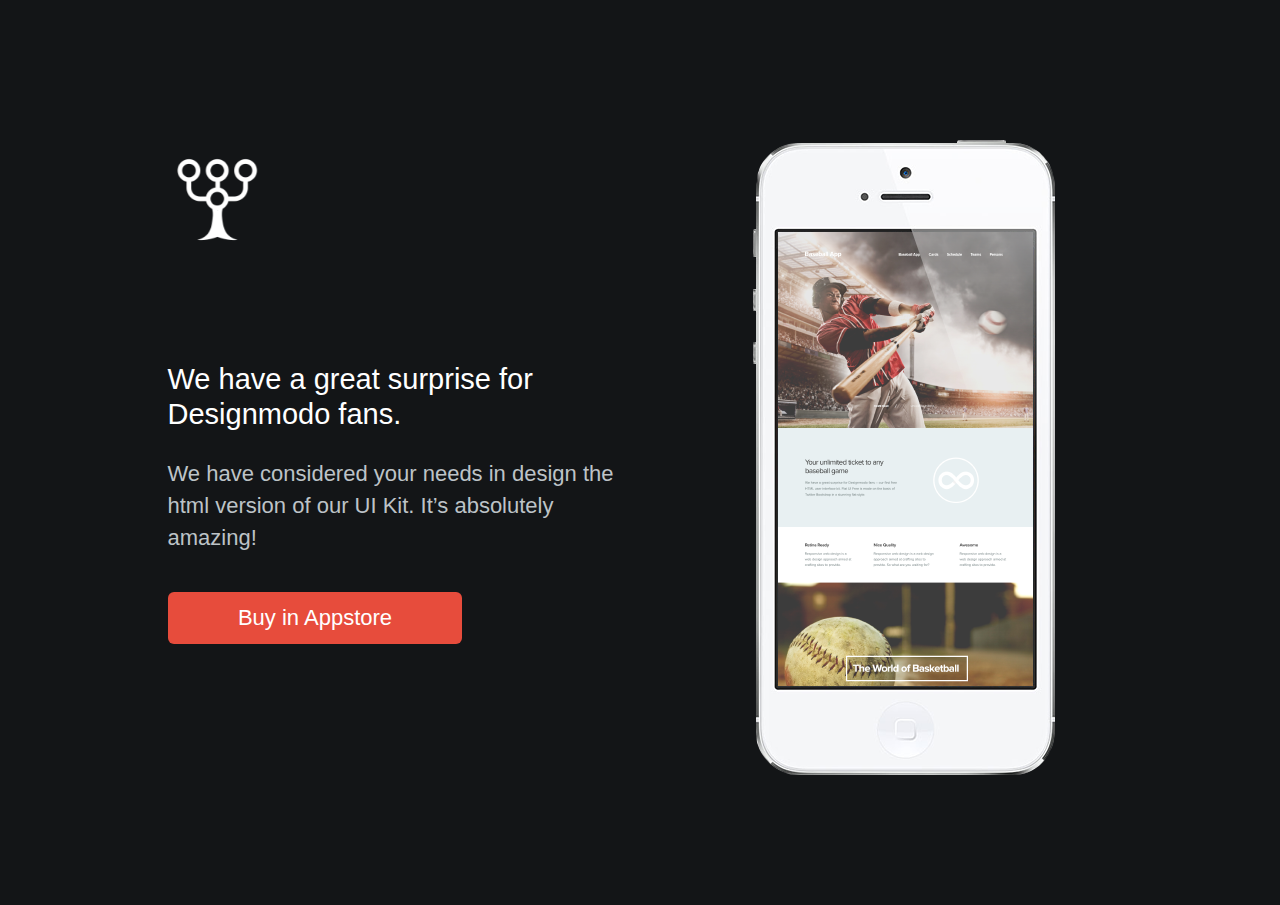
==== index.html @ 83736555 "icon changed" ====
<!DOCTYPE html>
<html lang="en">
    <head>
        <meta charset="utf-8">
        <title>Sample 23</title>
        <meta name="apple-mobile-web-app-capable" content="yes" />
        <meta name="viewport" content="width=device-width, initial-scale=1.0, maximum-scale=1.0, user-scalable=no" />
        <meta name="apple-mobile-web-app-status-bar-style" content="black" />
        <link rel="shortcut icon" href="flat-ui/images/favicon.ico">
        <link rel="stylesheet" href="flat-ui/bootstrap/css/bootstrap.css">
        <link rel="stylesheet" href="flat-ui/css/flat-ui.css">
        <!-- Using only with Flat-UI (free)-->
        <link rel="stylesheet" href="common-files/css/icon-font.css">
        <!-- end -->
        <link rel="stylesheet" href="css/style.css">
        <link rel="stylesheet" href="css/edit.css">        
    </head>

    <body>
        
        <div class="page-wrapper">
            <!-- header-13 -->
            <header class="header-13">
                <div class="container">
                    <div class="row">
                        <div class="col-sm-11 col-sm-offset-1">
                            <a class="brand" href="#"><img src="img/iOS7_icon_grid@2x.png" width="100" height="100" alt=""> </a>
                        </div>
                    </div>
                </div>
            </header>
            <section class="header-13-sub v-center bg-midnight-blue">
                <div>
                    <div class="background">&nbsp;</div>
                    <div class="container">
                        <div class="row">
                            <div class="col-sm-5 col-sm-offset-1">
                                <h3>We have a great surprise for Designmodo fans.</h3>
                                <p class="lead">We have considered your needs in design the html version of our UI Kit. It’s absolutely amazing!</p> <br>
                                <div class="row">
                                    <div class="col-md-8">
                                        <a class="btn btn-danger btn-huge" href="#">Buy in Appstore</a>
                                    </div>
                                </div>
                            </div>
                            <div class="col-sm-4 col-sm-offset-1">
                                <img src="img/iphone.png" class="hidden-xs" alt="">
                            </div>
                        </div>
                    </div>
                </div>
            </section>


        </div>

        <!-- Placed at the end of the document so the pages load faster -->
        <script src="common-files/js/jquery-1.10.2.min.js"></script>
        <script src="flat-ui/js/bootstrap.min.js"></script>
        <script src="common-files/js/modernizr.custom.js"></script>
        <script src="common-files/js/jquery.scrollTo-1.4.3.1-min.js"></script>
        <script src="common-files/js/jquery.parallax.min.js"></script>
        <script src="common-files/js/startup-kit.js"></script>
        <script src="js/script.js"></script>

    </body>
</html>
---- flat-ui/css/flat-ui.css ----
@font-face {
  font-family: 'Lato';
  src: url('../fonts/lato/lato-black.eot');
  src: url('../fonts/lato/lato-black.eot?#iefix') format('embedded-opentype'), url('../fonts/lato/lato-black.woff') format('woff'), url('../fonts/lato/lato-black.ttf') format('truetype'), url('../fonts/lato/lato-black.svg#latoblack') format('svg');
  font-weight: 900;
  font-style: normal;
}
@font-face {
  font-family: 'Lato';
  src: url('../fonts/lato/lato-bold.eot');
  src: url('../fonts/lato/lato-bold.eot?#iefix') format('embedded-opentype'), url('../fonts/lato/lato-bold.woff') format('woff'), url('../fonts/lato/lato-bold.ttf') format('truetype'), url('../fonts/lato/lato-bold.svg#latobold') format('svg');
  font-weight: bold;
  font-style: normal;
}
@font-face {
  font-family: 'Lato';
  src: url('../fonts/lato/lato-bolditalic.eot');
  src: url('../fonts/lato/lato-bolditalic.eot?#iefix') format('embedded-opentype'), url('../fonts/lato/lato-bolditalic.woff') format('woff'), url('../fonts/lato/lato-bolditalic.ttf') format('truetype'), url('../fonts/lato/lato-bolditalic.svg#latobold-italic') format('svg');
  font-weight: bold;
  font-style: italic;
}
@font-face {
  font-family: 'Lato';
  src: url('../fonts/lato/lato-italic.eot');
  src: url('../fonts/lato/lato-italic.eot?#iefix') format('embedded-opentype'), url('../fonts/lato/lato-italic.woff') format('woff'), url('../fonts/lato/lato-italic.ttf') format('truetype'), url('../fonts/lato/lato-italic.svg#latoitalic') format('svg');
  font-weight: normal;
  font-style: italic;
}
@font-face {
  font-family: 'Lato';
  src: url('../fonts/lato/lato-light.eot');
  src: url('../fonts/lato/lato-light.eot?#iefix') format('embedded-opentype'), url('../fonts/lato/lato-light.woff') format('woff'), url('../fonts/lato/lato-light.ttf') format('truetype'), url('../fonts/lato/lato-light.svg#latolight') format('svg');
  font-weight: 300;
  font-style: normal;
}
@font-face {
  font-family: 'Lato';
  src: url('../fonts/lato/lato-regular.eot');
  src: url('../fonts/lato/lato-regular.eot?#iefix') format('embedded-opentype'), url('../fonts/lato/lato-regular.woff') format('woff'), url('../fonts/lato/lato-regular.ttf') format('truetype'), url('../fonts/lato/lato-regular.svg#latoregular') format('svg');
  font-weight: normal;
  font-style: normal;
}
@font-face {
  font-family: "Flat-UI-Icons";
  src: url('../fonts/flat-ui-icons-regular.eot');
  src: url('../fonts/flat-ui-icons-regular.eot?#iefix') format('embedded-opentype'), url('../fonts/flat-ui-icons-regular.woff') format('woff'), url('../fonts/flat-ui-icons-regular.ttf') format('truetype'), url('../fonts/flat-ui-icons-regular.svg#flat-ui-icons-regular') format('svg');
  font-weight: normal;
  font-style: normal;
}
/* Use the following CSS code if you want to use data attributes for inserting your icons */
[data-icon]:before {
  font-family: 'Flat-UI-Icons';
  content: attr(data-icon);
  speak: none;
  font-weight: normal;
  font-variant: normal;
  text-transform: none;
  -webkit-font-smoothing: antialiased;
  -moz-osx-font-smoothing: grayscale;
}
/* Use the following CSS code if you want to have a class per icon */
/*
Instead of a list of all class selectors,
you can use the generic selector below, but it's slower:
[class*="fui-"] {
*/
.fui-arrow-right,
.fui-arrow-left,
.fui-cmd,
.fui-check-inverted,
.fui-heart,
.fui-location,
.fui-plus,
.fui-check,
.fui-cross,
.fui-list,
.fui-new,
.fui-video,
.fui-photo,
.fui-volume,
.fui-time,
.fui-eye,
.fui-chat,
.fui-search,
.fui-user,
.fui-mail,
.fui-lock,
.fui-gear,
.fui-radio-unchecked,
.fui-radio-checked,
.fui-checkbox-unchecked,
.fui-checkbox-checked,
.fui-calendar-solid,
.fui-pause,
.fui-play,
.fui-check-inverted-2 {
  display: inline-block;
  font-family: 'Flat-UI-Icons';
  speak: none;
  font-style: normal;
  font-weight: normal;
  font-variant: normal;
  text-transform: none;
  -webkit-font-smoothing: antialiased;
  -moz-osx-font-smoothing: grayscale;
}
.fui-arrow-right:before {
  content: "\e02c";
}
.fui-arrow-left:before {
  content: "\e02d";
}
.fui-cmd:before {
  content: "\e02f";
}
.fui-check-inverted:before {
  content: "\e006";
}
.fui-heart:before {
  content: "\e007";
}
.fui-location:before {
  content: "\e008";
}
.fui-plus:before {
  content: "\e009";
}
.fui-check:before {
  content: "\e00a";
}
.fui-cross:before {
  content: "\e00b";
}
.fui-list:before {
  content: "\e00c";
}
.fui-new:before {
  content: "\e00d";
}
.fui-video:before {
  content: "\e00e";
}
.fui-photo:before {
  content: "\e00f";
}
.fui-volume:before {
  content: "\e010";
}
.fui-time:before {
  content: "\e011";
}
.fui-eye:before {
  content: "\e012";
}
.fui-chat:before {
  content: "\e013";
}
.fui-search:before {
  content: "\e01c";
}
.fui-user:before {
  content: "\e01d";
}
.fui-mail:before {
  content: "\e01e";
}
.fui-lock:before {
  content: "\e01f";
}
.fui-gear:before {
  content: "\e024";
}
.fui-radio-unchecked:before {
  content: "\e02b";
}
.fui-radio-checked:before {
  content: "\e032";
}
.fui-checkbox-unchecked:before {
  content: "\e033";
}
.fui-checkbox-checked:before {
  content: "\e034";
}
.fui-calendar-solid:before {
  content: "\e022";
}
.fui-pause:before {
  content: "\e03b";
}
.fui-play:before {
  content: "\e03c";
}
.fui-check-inverted-2:before {
  content: "\e000";
}
.dropdown-arrow-inverse {
  border-bottom-color: #34495e !important;
  border-top-color: #34495e !important;
}
body {
  font-family: "Lato", Helvetica, Arial, sans-serif;
  font-size: 18px;
  line-height: 1.72222;
  color: #34495e;
  background-color: #ffffff;
}
a {
  color: #16a085;
  text-decoration: none;
  -webkit-transition: 0.25s;
  transition: 0.25s;
}
a:hover,
a:focus {
  color: #1abc9c;
  text-decoration: none;
}
a:focus {
  outline: none;
}
.img-rounded {
  border-radius: 6px;
}
.img-thumbnail {
  padding: 4px;
  line-height: 1.72222;
  background-color: #ffffff;
  border: 2px solid #bdc3c7;
  border-radius: 6px;
  -webkit-transition: all 0.25s ease-in-out;
  transition: all 0.25s ease-in-out;
  display: inline-block;
  max-width: 100%;
  height: auto;
}
.img-comment {
  font-size: 15px;
  line-height: 1.2;
  font-style: italic;
  margin: 24px 0;
}
h1,
h2,
h3,
h4,
h5,
h6,
.h1,
.h2,
.h3,
.h4,
.h5,
.h6 {
  font-family: inherit;
  font-weight: 700;
  line-height: 1.1;
  color: inherit;
}
h1 small,
h2 small,
h3 small,
h4 small,
h5 small,
h6 small,
.h1 small,
.h2 small,
.h3 small,
.h4 small,
.h5 small,
.h6 small {
  color: #e7e9ec;
}
h1,
h2,
h3 {
  margin-top: 30px;
  margin-bottom: 15px;
}
h4,
h5,
h6 {
  margin-top: 15px;
  margin-bottom: 15px;
}
h6 {
  font-weight: normal;
}
h1,
.h1 {
  font-size: 61px;
}
h2,
.h2 {
  font-size: 53px;
}
h3,
.h3 {
  font-size: 40px;
}
h4,
.h4 {
  font-size: 29px;
}
h5,
.h5 {
  font-size: 28px;
}
h6,
.h6 {
  font-size: 24px;
}
p {
  font-size: 18px;
  line-height: 1.72222;
  margin: 0 0 15px;
}
.lead {
  margin-bottom: 30px;
  font-size: 28px;
  line-height: 1.46428571;
  font-weight: 300;
}
@media (min-width: 768px) {
  .lead {
    font-size: 30.006px;
  }
}
small,
.small {
  font-size: 83%;
  line-height: 2.067;
}
.text-muted {
  color: #bdc3c7;
}
.text-inverse {
  color: #ffffff;
}
.text-primary {
  color: #1abc9c;
}
a.text-primary:hover {
  color: #15967d;
}
.text-warning {
  color: #f1c40f;
}
a.text-warning:hover {
  color: #c19d0c;
}
.text-danger {
  color: #e74c3c;
}
a.text-danger:hover {
  color: #b93d30;
}
.text-success {
  color: #2ecc71;
}
a.text-success:hover {
  color: #25a35a;
}
.text-info {
  color: #3498db;
}
a.text-info:hover {
  color: #2a7aaf;
}
.bg-primary {
  color: #ffffff;
  background-color: #34495e;
}
a.bg-primary:hover {
  background-color: #222f3d;
}
.bg-success {
  background-color: #dff0d8;
}
a.bg-success:hover {
  background-color: #c1e2b3;
}
.bg-info {
  background-color: #d9edf7;
}
a.bg-info:hover {
  background-color: #afd9ee;
}
.bg-warning {
  background-color: #fcf8e3;
}
a.bg-warning:hover {
  background-color: #f7ecb5;
}
.bg-danger {
  background-color: #f2dede;
}
a.bg-danger:hover {
  background-color: #e4b9b9;
}
.page-header {
  padding-bottom: 14px;
  margin: 60px 0 30px;
  border-bottom: 1px solid #e7e9ec;
}
ul,
ol {
  margin-bottom: 15px;
}
dl {
  margin-bottom: 30px;
}
dt,
dd {
  line-height: 1.72222;
}
@media (min-width: 768px) {
  .dl-horizontal dt {
    width: 160px;
  }
  .dl-horizontal dd {
    margin-left: 180px;
  }
}
abbr[title],
abbr[data-original-title] {
  border-bottom: 1px dotted #bdc3c7;
}
blockquote {
  border-left: 3px solid #e7e9ec;
  padding: 0 0 0 16px;
  margin: 0 0 30px;
}
blockquote p {
  font-size: 20px;
  line-height: 1.55;
  font-weight: normal;
  margin-bottom: .4em;
}
blockquote small,
blockquote .small {
  font-size: 18px;
  line-height: 1.72222;
  font-style: italic;
  color: inherit;
}
blockquote small:before,
blockquote .small:before {
  content: "";
}
blockquote.pull-right {
  padding-right: 16px;
  padding-left: 0;
  border-right: 3px solid #e7e9ec;
  border-left: 0;
}
blockquote.pull-right small:after {
  content: "";
}
address {
  margin-bottom: 30px;
  line-height: 1.72222;
}
code,
kbd,
pre,
samp {
  font-family: Monaco, Menlo, Consolas, "Courier New", monospace;
}
code {
  padding: 2px 6px;
  font-size: 85%;
  color: #c7254e;
  background-color: #f9f2f4;
  border-radius: 4px;
}
kbd {
  padding: 2px 6px;
  font-size: 85%;
  color: #ffffff;
  background-color: #34495e;
  border-radius: 4px;
  box-shadow: none;
}
pre {
  padding: 8px;
  margin: 0 0 15px;
  font-size: 13px;
  line-height: 1.72222;
  color: inherit;
  background-color: #ffffff;
  border: 2px solid #e7e9ec;
  border-radius: 6px;
  white-space: pre;
}
.pre-scrollable {
  max-height: 340px;
}
.thumbnail {
  display: block;
  padding: 4px;
  margin-bottom: 5px;
  line-height: 1.72222;
  background-color: #ffffff;
  border: 2px solid #bdc3c7;
  border-radius: 6px;
  -webkit-transition: all 0.25s ease-in-out;
  transition: all 0.25s ease-in-out;
}
.thumbnail > img,
.thumbnail a > img {
  display: block;
  max-width: 100%;
  height: auto;
  margin-left: auto;
  margin-right: auto;
}
a.thumbnail:hover,
a.thumbnail:focus,
a.thumbnail.active {
  border-color: #16a085;
}
.thumbnail .caption {
  padding: 9px;
  color: #34495e;
}
.btn {
  border: none;
  font-size: 15px;
  font-weight: normal;
  line-height: 1.4;
  border-radius: 4px;
  padding: 10px 15px;
  -webkit-font-smoothing: subpixel-antialiased;
  -webkit-transition: border .25s linear, color .25s linear, background-color .25s linear;
  transition: border .25s linear, color .25s linear, background-color .25s linear;
}
.btn:hover,
.btn:focus {
  outline: none;
  color: #ffffff;
}
.btn:active,
.btn.active {
  outline: none;
  -webkit-box-shadow: none;
  box-shadow: none;
}
.btn.disabled,
.btn[disabled],
fieldset[disabled] .btn {
  background-color: #bdc3c7;
  color: rgba(255, 255, 255, 0.75);
  opacity: 0.7;
  filter: alpha(opacity=70);
}
.btn > [class^="fui-"] {
  margin: 0 1px;
  position: relative;
  line-height: 1;
  top: 1px;
}
.btn-xs.btn > [class^="fui-"] {
  font-size: 11px;
  top: 0;
}
.btn-hg.btn > [class^="fui-"] {
  top: 2px;
}
.btn-default {
  color: #ffffff;
  background-color: #bdc3c7;
}
.btn-default:hover,
.btn-default:focus,
.btn-default:active,
.btn-default.active,
.open .dropdown-toggle.btn-default {
  color: #ffffff;
  background-color: #cacfd2;
  border-color: #cacfd2;
}
.btn-default:active,
.btn-default.active,
.open .dropdown-toggle.btn-default {
  background: #a1a6a9;
  border-color: #a1a6a9;
}
.btn-default.disabled,
.btn-default[disabled],
fieldset[disabled] .btn-default,
.btn-default.disabled:hover,
.btn-default[disabled]:hover,
fieldset[disabled] .btn-default:hover,
.btn-default.disabled:focus,
.btn-default[disabled]:focus,
fieldset[disabled] .btn-default:focus,
.btn-default.disabled:active,
.btn-default[disabled]:active,
fieldset[disabled] .btn-default:active,
.btn-default.disabled.active,
.btn-default[disabled].active,
fieldset[disabled] .btn-default.active {
  background-color: #bdc3c7;
  border-color: #bdc3c7;
}
.btn-primary {
  color: #ffffff;
  background-color: #1abc9c;
}
.btn-primary:hover,
.btn-primary:focus,
.btn-primary:active,
.btn-primary.active,
.open .dropdown-toggle.btn-primary {
  color: #ffffff;
  background-color: #48c9b0;
  border-color: #48c9b0;
}
.btn-primary:active,
.btn-primary.active,
.open .dropdown-toggle.btn-primary {
  background: #16a085;
  border-color: #16a085;
}
.btn-primary.disabled,
.btn-primary[disabled],
fieldset[disabled] .btn-primary,
.btn-primary.disabled:hover,
.btn-primary[disabled]:hover,
fieldset[disabled] .btn-primary:hover,
.btn-primary.disabled:focus,
.btn-primary[disabled]:focus,
fieldset[disabled] .btn-primary:focus,
.btn-primary.disabled:active,
.btn-primary[disabled]:active,
fieldset[disabled] .btn-primary:active,
.btn-primary.disabled.active,
.btn-primary[disabled].active,
fieldset[disabled] .btn-primary.active {
  background-color: #1abc9c;
  border-color: #1abc9c;
}
.btn-info {
  color: #ffffff;
  background-color: #3498db;
}
.btn-info:hover,
.btn-info:focus,
.btn-info:active,
.btn-info.active,
.open .dropdown-toggle.btn-info {
  color: #ffffff;
  background-color: #5dade2;
  border-color: #5dade2;
}
.btn-info:active,
.btn-info.active,
.open .dropdown-toggle.btn-info {
  background: #2c81ba;
  border-color: #2c81ba;
}
.btn-info.disabled,
.btn-info[disabled],
fieldset[disabled] .btn-info,
.btn-info.disabled:hover,
.btn-info[disabled]:hover,
fieldset[disabled] .btn-info:hover,
.btn-info.disabled:focus,
.btn-info[disabled]:focus,
fieldset[disabled] .btn-info:focus,
.btn-info.disabled:active,
.btn-info[disabled]:active,
fieldset[disabled] .btn-info:active,
.btn-info.disabled.active,
.btn-info[disabled].active,
fieldset[disabled] .btn-info.active {
  background-color: #3498db;
  border-color: #3498db;
}
.btn-danger {
  color: #ffffff;
  background-color: #e74c3c;
}
.btn-danger:hover,
.btn-danger:focus,
.btn-danger:active,
.btn-danger.active,
.open .dropdown-toggle.btn-danger {
  color: #ffffff;
  background-color: #ec7063;
  border-color: #ec7063;
}
.btn-danger:active,
.btn-danger.active,
.open .dropdown-toggle.btn-danger {
  background: #c44133;
  border-color: #c44133;
}
.btn-danger.disabled,
.btn-danger[disabled],
fieldset[disabled] .btn-danger,
.btn-danger.disabled:hover,
.btn-danger[disabled]:hover,
fieldset[disabled] .btn-danger:hover,
.btn-danger.disabled:focus,
.btn-danger[disabled]:focus,
fieldset[disabled] .btn-danger:focus,
.btn-danger.disabled:active,
.btn-danger[disabled]:active,
fieldset[disabled] .btn-danger:active,
.btn-danger.disabled.active,
.btn-danger[disabled].active,
fieldset[disabled] .btn-danger.active {
  background-color: #e74c3c;
  border-color: #e74c3c;
}
.btn-success {
  color: #ffffff;
  background-color: #2ecc71;
}
.btn-success:hover,
.btn-success:focus,
.btn-success:active,
.btn-success.active,
.open .dropdown-toggle.btn-success {
  color: #ffffff;
  background-color: #58d68d;
  border-color: #58d68d;
}
.btn-success:active,
.btn-success.active,
.open .dropdown-toggle.btn-success {
  background: #27ad60;
  border-color: #27ad60;
}
.btn-success.disabled,
.btn-success[disabled],
fieldset[disabled] .btn-success,
.btn-success.disabled:hover,
.btn-success[disabled]:hover,
fieldset[disabled] .btn-success:hover,
.btn-success.disabled:focus,
.btn-success[disabled]:focus,
fieldset[disabled] .btn-success:focus,
.btn-success.disabled:active,
.btn-success[disabled]:active,
fieldset[disabled] .btn-success:active,
.btn-success.disabled.active,
.btn-success[disabled].active,
fieldset[disabled] .btn-success.active {
  background-color: #2ecc71;
  border-color: #2ecc71;
}
.btn-warning {
  color: #ffffff;
  background-color: #f1c40f;
}
.btn-warning:hover,
.btn-warning:focus,
.btn-warning:active,
.btn-warning.active,
.open .dropdown-toggle.btn-warning {
  color: #ffffff;
  background-color: #f5d313;
  border-color: #f5d313;
}
.btn-warning:active,
.btn-warning.active,
.open .dropdown-toggle.btn-warning {
  background: #cda70d;
  border-color: #cda70d;
}
.btn-warning.disabled,
.btn-warning[disabled],
fieldset[disabled] .btn-warning,
.btn-warning.disabled:hover,
.btn-warning[disabled]:hover,
fieldset[disabled] .btn-warning:hover,
.btn-warning.disabled:focus,
.btn-warning[disabled]:focus,
fieldset[disabled] .btn-warning:focus,
.btn-warning.disabled:active,
.btn-warning[disabled]:active,
fieldset[disabled] .btn-warning:active,
.btn-warning.disabled.active,
.btn-warning[disabled].active,
fieldset[disabled] .btn-warning.active {
  background-color: #f1c40f;
  border-color: #f1c40f;
}
.btn-inverse {
  color: #ffffff;
  background-color: #34495e;
}
.btn-inverse:hover,
.btn-inverse:focus,
.btn-inverse:active,
.btn-inverse.active,
.open .dropdown-toggle.btn-inverse {
  color: #ffffff;
  background-color: #415b76;
  border-color: #415b76;
}
.btn-inverse:active,
.btn-inverse.active,
.open .dropdown-toggle.btn-inverse {
  background: #2c3e50;
  border-color: #2c3e50;
}
.btn-inverse.disabled,
.btn-inverse[disabled],
fieldset[disabled] .btn-inverse,
.btn-inverse.disabled:hover,
.btn-inverse[disabled]:hover,
fieldset[disabled] .btn-inverse:hover,
.btn-inverse.disabled:focus,
.btn-inverse[disabled]:focus,
fieldset[disabled] .btn-inverse:focus,
.btn-inverse.disabled:active,
.btn-inverse[disabled]:active,
fieldset[disabled] .btn-inverse:active,
.btn-inverse.disabled.active,
.btn-inverse[disabled].active,
fieldset[disabled] .btn-inverse.active {
  background-color: #34495e;
  border-color: #34495e;
}
.btn-embossed {
  -webkit-box-shadow: inset 0 -2px 0 rgba(0, 0, 0, 0.15);
  box-shadow: inset 0 -2px 0 rgba(0, 0, 0, 0.15);
}
.btn-embossed.active,
.btn-embossed:active {
  -webkit-box-shadow: inset 0 2px 0 rgba(0, 0, 0, 0.15);
  box-shadow: inset 0 2px 0 rgba(0, 0, 0, 0.15);
}
.btn-wide {
  min-width: 140px;
  padding-left: 30px;
  padding-right: 30px;
}
.btn-link {
  color: #16a085;
}
.btn-link:hover,
.btn-link:focus {
  color: #1abc9c;
  text-decoration: underline;
  background-color: transparent;
}
.btn-link[disabled]:hover,
fieldset[disabled] .btn-link:hover,
.btn-link[disabled]:focus,
fieldset[disabled] .btn-link:focus {
  color: #bdc3c7;
  text-decoration: none;
}
.btn-hg {
  padding: 13px 20px;
  font-size: 22px;
  line-height: 1.227;
  border-radius: 6px;
}
.btn-lg {
  padding: 10px 19px;
  font-size: 17px;
  line-height: 1.471;
  border-radius: 6px;
}
.btn-sm {
  padding: 9px 13px;
  font-size: 13px;
  line-height: 1.385;
  border-radius: 4px;
}
.btn-xs {
  padding: 6px 9px;
  font-size: 12px;
  line-height: 1.083;
  border-radius: 3px;
}
.btn-tip {
  font-weight: 300;
  padding-left: 10px;
  font-size: 92%;
}
.btn-block {
  white-space: normal;
}
.btn-default .caret {
  border-top-color: #ffffff;
}
.btn-primary .caret,
.btn-success .caret,
.btn-warning .caret,
.btn-danger .caret,
.btn-info .caret {
  border-top-color: #ffffff;
}
.dropup .btn-default .caret {
  border-bottom-color: #ffffff;
}
.dropup .btn-primary .caret,
.dropup .btn-success .caret,
.dropup .btn-warning .caret,
.dropup .btn-danger .caret,
.dropup .btn-info .caret {
  border-bottom-color: #ffffff;
}
.btn-group-xs > .btn {
  padding: 6px 9px;
  font-size: 12px;
  line-height: 1.083;
  border-radius: 3px;
}
.btn-group-sm > .btn {
  padding: 9px 13px;
  font-size: 13px;
  line-height: 1.385;
  border-radius: 4px;
}
.btn-group-lg > .btn {
  padding: 10px 19px;
  font-size: 17px;
  line-height: 1.471;
  border-radius: 6px;
}
.btn-group-gh > .btn {
  padding: 13px 20px;
  font-size: 22px;
  line-height: 1.227;
  border-radius: 6px;
}
.btn-group > .btn + .btn {
  margin-left: 0;
}
.btn-group > .btn + .dropdown-toggle {
  border-left: 2px solid rgba(52, 73, 94, 0.15);
  padding-left: 12px;
  padding-right: 12px;
}
.btn-group > .btn + .dropdown-toggle .caret {
  margin-left: 3px;
  margin-right: 3px;
}
.btn-group > .btn.btn-gh + .dropdown-toggle .caret {
  margin-left: 7px;
  margin-right: 7px;
}
.btn-group > .btn.btn-sm + .dropdown-toggle .caret {
  margin-left: 0;
  margin-right: 0;
}
.dropdown-toggle .caret {
  margin-left: 8px;
}
.btn-group > .btn,
.btn-group > .dropdown-menu,
.btn-group > .popover {
  font-weight: 400;
}
.btn-group:focus .dropdown-toggle {
  outline: none;
  -webkit-transition: 0.25s;
  transition: 0.25s;
}
.btn-group.open .dropdown-toggle {
  color: rgba(255, 255, 255, 0.75);
  -webkit-box-shadow: none;
  box-shadow: none;
}
.btn-toolbar .btn.active {
  color: #ffffff;
}
.btn-toolbar .btn > [class^="fui-"] {
  font-size: 16px;
  margin: 0 1px;
}
.caret {
  border-width: 8px 6px;
  border-bottom-color: #34495e;
  border-top-color: #34495e;
  border-style: solid;
  border-bottom-style: none;
  -webkit-transition: 0.25s;
  transition: 0.25s;
  -webkit-transform: scale(1.001, );
  -ms-transform: scale(1.001, );
  transform: scale(1.001, );
}
.dropup .caret,
.dropup .btn-lg .caret,
.navbar-fixed-bottom .dropdown .caret {
  border-bottom-width: 8px;
}
.btn-lg .caret {
  border-top-width: 8px;
  border-right-width: 6px;
  border-left-width: 6px;
}
.select {
  display: inline-block;
  margin-bottom: 10px;
}
[class*="span"] > .select[class*="span"] {
  margin-left: 0;
}
.select[class*="span"] .btn {
  width: 100%;
}
.select.select-block {
  display: block;
  float: none;
  margin-left: 0;
  width: auto;
}
.select.select-block:before,
.select.select-block:after {
  content: " ";
  /* 1 */

  display: table;
  /* 2 */

}
.select.select-block:after {
  clear: both;
}
.select.select-block .btn {
  width: 100%;
}
.select.select-block .dropdown-menu {
  width: 100%;
}
.select .btn {
  width: 220px;
}
.select .btn.btn-hg .filter-option {
  left: 20px;
  right: 40px;
  top: 13px;
}
.select .btn.btn-hg .caret {
  right: 20px;
}
.select .btn.btn-lg .filter-option {
  left: 18px;
  right: 38px;
}
.select .btn.btn-sm .filter-option {
  left: 13px;
  right: 33px;
}
.select .btn.btn-sm .caret {
  right: 13px;
}
.select .btn.btn-xs .filter-option {
  left: 13px;
  right: 33px;
  top: 5px;
}
.select .btn.btn-xs .caret {
  right: 13px;
}
.select .btn .filter-option {
  height: 26px;
  left: 13px;
  overflow: hidden;
  position: absolute;
  right: 33px;
  text-align: left;
  top: 10px;
}
.select .btn .caret {
  position: absolute;
  right: 16px;
  top: 50%;
  margin-top: -3px;
}
.select .btn .dropdown-toggle {
  border-radius: 6px;
}
.select .btn .dropdown-menu {
  min-width: 100%;
}
.select .btn .dropdown-menu dt {
  cursor: default;
  display: block;
  padding: 3px 20px;
}
.select .btn .dropdown-menu li:not(.disabled) > a:hover small {
  color: rgba(255, 255, 255, 0.004);
}
.select .btn .dropdown-menu li > a {
  min-height: 20px;
}
.select .btn .dropdown-menu li > a.opt {
  padding-left: 35px;
}
.select .btn .dropdown-menu li small {
  padding-left: .5em;
}
.select .btn .dropdown-menu li > dt small {
  font-weight: normal;
}
.select .btn > .disabled,
.select .btn .dropdown-menu li.disabled > a {
  cursor: default;
}
.select .caret {
  border-bottom-color: #ffffff;
  border-top-color: #ffffff;
}
legend {
  display: block;
  width: 100%;
  padding: 0;
  margin-bottom: 15px;
  font-size: 24px;
  line-height: inherit;
  color: inherit;
  border-bottom: none;
}
textarea {
  font-size: 20px;
  line-height: 24px;
  padding: 5px 11px;
}
input[type="search"] {
  -webkit-appearance: none !important;
}
label {
  font-weight: normal;
  font-size: 15px;
  line-height: 2.4;
}
.form-control:-moz-placeholder {
  color: #b2bcc5;
}
.form-control::-moz-placeholder {
  color: #b2bcc5;
  opacity: 1;
}
.form-control:-ms-input-placeholder {
  color: #b2bcc5;
}
.form-control::-webkit-input-placeholder {
  color: #b2bcc5;
}
.form-control.placeholder {
  color: #b2bcc5;
}
.form-control {
  border: 2px solid #bdc3c7;
  color: #34495e;
  font-family: "Lato", Helvetica, Arial, sans-serif;
  font-size: 15px;
  line-height: 1.467;
  padding: 8px 12px;
  height: 42px;
  -webkit-appearance: none;
  border-radius: 6px;
  -webkit-box-shadow: none;
  box-shadow: none;
  -webkit-transition: border .25s linear, color .25s linear, background-color .25s linear;
  transition: border .25s linear, color .25s linear, background-color .25s linear;
}
.form-group.focus .form-control,
.form-control:focus {
  border-color: #1abc9c;
  outline: 0;
  -webkit-box-shadow: none;
  box-shadow: none;
}
.form-control[disabled],
.form-control[readonly],
fieldset[disabled] .form-control {
  background-color: #f4f6f6;
  border-color: #d5dbdb;
  color: #d5dbdb;
  cursor: default;
  opacity: 0.7;
  filter: alpha(opacity=70);
}
.form-control.flat {
  border-color: transparent;
}
.form-control.flat:hover {
  border-color: #bdc3c7;
}
.form-control.flat:focus {
  border-color: #1abc9c;
}
.input-sm {
  height: 35px;
  padding: 6px 10px;
  font-size: 13px;
  line-height: 1.462;
  border-radius: 6px;
}
select.input-sm {
  height: 35px;
  line-height: 35px;
}
textarea.input-sm,
select[multiple].input-sm {
  height: auto;
}
.input-lg {
  height: 45px;
  padding: 10px 15px;
  font-size: 17px;
  line-height: 1.235;
  border-radius: 6px;
}
select.input-lg {
  height: 45px;
  line-height: 45px;
}
textarea.input-lg,
select[multiple].input-lg {
  height: auto;
}
.input-hg {
  height: 53px;
  padding: 10px 16px;
  font-size: 22px;
  line-height: 1.318;
  border-radius: 6px;
}
select.input-hg {
  height: 53px;
  line-height: 53px;
}
textarea.input-hg,
select[multiple].input-hg {
  height: auto;
}
.has-warning .help-block,
.has-warning .control-label,
.has-warning .radio,
.has-warning .checkbox,
.has-warning .radio-inline,
.has-warning .checkbox-inline {
  color: #f1c40f;
}
.has-warning .form-control {
  color: #f1c40f;
  border-color: #f1c40f;
  -webkit-box-shadow: none;
  box-shadow: none;
}
.has-warning .form-control:-moz-placeholder {
  color: #f1c40f;
}
.has-warning .form-control::-moz-placeholder {
  color: #f1c40f;
  opacity: 1;
}
.has-warning .form-control:-ms-input-placeholder {
  color: #f1c40f;
}
.has-warning .form-control::-webkit-input-placeholder {
  color: #f1c40f;
}
.has-warning .form-control.placeholder {
  color: #f1c40f;
}
.has-warning .form-control:focus {
  border-color: #f1c40f;
  -webkit-box-shadow: none;
  box-shadow: none;
}
.has-warning .input-group-addon {
  color: #f1c40f;
  border-color: #f1c40f;
  background-color: #ffffff;
}
.has-error .help-block,
.has-error .control-label,
.has-error .radio,
.has-error .checkbox,
.has-error .radio-inline,
.has-error .checkbox-inline {
  color: #e74c3c;
}
.has-error .form-control {
  color: #e74c3c;
  border-color: #e74c3c;
  -webkit-box-shadow: none;
  box-shadow: none;
}
.has-error .form-control:-moz-placeholder {
  color: #e74c3c;
}
.has-error .form-control::-moz-placeholder {
  color: #e74c3c;
  opacity: 1;
}
.has-error .form-control:-ms-input-placeholder {
  color: #e74c3c;
}
.has-error .form-control::-webkit-input-placeholder {
  color: #e74c3c;
}
.has-error .form-control.placeholder {
  color: #e74c3c;
}
.has-error .form-control:focus {
  border-color: #e74c3c;
  -webkit-box-shadow: none;
  box-shadow: none;
}
.has-error .input-group-addon {
  color: #e74c3c;
  border-color: #e74c3c;
  background-color: #ffffff;
}
.has-success .help-block,
.has-success .control-label,
.has-success .radio,
.has-success .checkbox,
.has-success .radio-inline,
.has-success .checkbox-inline {
  color: #2ecc71;
}
.has-success .form-control {
  color: #2ecc71;
  border-color: #2ecc71;
  -webkit-box-shadow: none;
  box-shadow: none;
}
.has-success .form-control:-moz-placeholder {
  color: #2ecc71;
}
.has-success .form-control::-moz-placeholder {
  color: #2ecc71;
  opacity: 1;
}
.has-success .form-control:-ms-input-placeholder {
  color: #2ecc71;
}
.has-success .form-control::-webkit-input-placeholder {
  color: #2ecc71;
}
.has-success .form-control.placeholder {
  color: #2ecc71;
}
.has-success .form-control:focus {
  border-color: #2ecc71;
  -webkit-box-shadow: none;
  box-shadow: none;
}
.has-success .input-group-addon {
  color: #2ecc71;
  border-color: #2ecc71;
  background-color: #ffffff;
}
.help-block {
  font-size: 15px;
  margin-bottom: 5px;
  color: inherit;
}
.form-group {
  position: relative;
  margin-bottom: 20px;
}
.form-horizontal .control-label,
.form-horizontal .radio,
.form-horizontal .checkbox,
.form-horizontal .radio-inline,
.form-horizontal .checkbox-inline {
  margin-top: 0;
  margin-bottom: 0;
  padding-top: 6px;
}
.form-horizontal .form-group {
  margin-left: -15px;
  margin-right: -15px;
}
.form-horizontal .form-group:before,
.form-horizontal .form-group:after {
  content: " ";
  /* 1 */

  display: table;
  /* 2 */

}
.form-horizontal .form-group:after {
  clear: both;
}
.form-horizontal .form-control-static {
  padding-top: 6px;
}
.form-group {
  position: relative;
}
.form-control + .input-icon {
  position: absolute;
  top: 2px;
  right: 2px;
  line-height: 37px;
  vertical-align: middle;
  font-size: 20px;
  color: #b2bcc5;
  background-color: #ffffff;
  padding: 0 12px 0 0;
  border-radius: 6px;
}
.input-hg + .input-icon {
  line-height: 49px;
  padding: 0 16px 0 0;
}
.input-lg + .input-icon {
  line-height: 41px;
  padding: 0 15px 0 0;
}
.input-sm + .input-icon {
  font-size: 18px;
  line-height: 30px;
  padding: 0 10px 0 0;
}
.has-success .input-icon {
  color: #2ecc71;
}
.has-warning .input-icon {
  color: #f1c40f;
}
.has-error .input-icon {
  color: #e74c3c;
}
.form-control[disabled] + .input-icon,
.form-control[readonly] + .input-icon,
fieldset[disabled] .form-control + .input-icon,
.form-control.disabled + .input-icon {
  color: #d5dbdb;
  background-color: transparent;
  opacity: 0.7;
  filter: alpha(opacity=70);
}
.input-group-hg > .form-control,
.input-group-hg > .input-group-addon,
.input-group-hg > .input-group-btn > .btn {
  height: 53px;
  padding: 10px 16px;
  font-size: 22px;
  line-height: 1.318;
  border-radius: 6px;
}
select.input-group-hg > .form-control,
select.input-group-hg > .input-group-addon,
select.input-group-hg > .input-group-btn > .btn {
  height: 53px;
  line-height: 53px;
}
textarea.input-group-hg > .form-control,
textarea.input-group-hg > .input-group-addon,
textarea.input-group-hg > .input-group-btn > .btn,
select[multiple].input-group-hg > .form-control,
select[multiple].input-group-hg > .input-group-addon,
select[multiple].input-group-hg > .input-group-btn > .btn {
  height: auto;
}
.input-group-lg > .form-control,
.input-group-lg > .input-group-addon,
.input-group-lg > .input-group-btn > .btn {
  height: 45px;
  padding: 10px 15px;
  font-size: 17px;
  line-height: 1.235;
  border-radius: 6px;
}
select.input-group-lg > .form-control,
select.input-group-lg > .input-group-addon,
select.input-group-lg > .input-group-btn > .btn {
  height: 45px;
  line-height: 45px;
}
textarea.input-group-lg > .form-control,
textarea.input-group-lg > .input-group-addon,
textarea.input-group-lg > .input-group-btn > .btn,
select[multiple].input-group-lg > .form-control,
select[multiple].input-group-lg > .input-group-addon,
select[multiple].input-group-lg > .input-group-btn > .btn {
  height: auto;
}
.input-group-sm > .form-control,
.input-group-sm > .input-group-addon,
.input-group-sm > .input-group-btn > .btn {
  height: 35px;
  padding: 6px 10px;
  font-size: 13px;
  line-height: 1.462;
  border-radius: 6px;
}
select.input-group-sm > .form-control,
select.input-group-sm > .input-group-addon,
select.input-group-sm > .input-group-btn > .btn {
  height: 35px;
  line-height: 35px;
}
textarea.input-group-sm > .form-control,
textarea.input-group-sm > .input-group-addon,
textarea.input-group-sm > .input-group-btn > .btn,
select[multiple].input-group-sm > .form-control,
select[multiple].input-group-sm > .input-group-addon,
select[multiple].input-group-sm > .input-group-btn > .btn {
  height: auto;
}
.input-group-addon {
  padding: 10px 12px;
  font-size: 15px;
  color: #ffffff;
  text-align: center;
  background-color: #bdc3c7;
  border: 1px solid #bdc3c7;
  border-radius: 6px;
  -webkit-transition: border .25s linear, color .25s linear, background-color .25s linear;
  transition: border .25s linear, color .25s linear, background-color .25s linear;
}
.input-group-hg .input-group-addon,
.input-group-lg .input-group-addon,
.input-group-sm .input-group-addon {
  line-height: 1;
}
.input-group .form-control:first-child,
.input-group-addon:first-child,
.input-group-btn:first-child > .btn,
.input-group-btn:first-child > .dropdown-toggle,
.input-group-btn:last-child > .btn:not(:last-child):not(.dropdown-toggle) {
  border-bottom-right-radius: 0;
  border-top-right-radius: 0;
}
.input-group .form-control:last-child,
.input-group-addon:last-child,
.input-group-btn:last-child > .btn,
.input-group-btn:last-child > .dropdown-toggle,
.input-group-btn:first-child > .btn:not(:first-child) {
  border-bottom-left-radius: 0;
  border-top-left-radius: 0;
}
.form-group.focus .input-group-addon,
.input-group.focus .input-group-addon {
  background-color: #1abc9c;
  border-color: #1abc9c;
}
.form-group.focus .input-group-btn > .btn-default + .btn-default,
.input-group.focus .input-group-btn > .btn-default + .btn-default {
  border-left-color: #16a085;
}
.form-group.focus .input-group-btn .btn,
.input-group.focus .input-group-btn .btn {
  border-color: #1abc9c;
  background-color: #ffffff;
  color: #1abc9c;
}
.form-group.focus .input-group-btn .btn-default,
.input-group.focus .input-group-btn .btn-default {
  color: #ffffff;
  background-color: #1abc9c;
}
.form-group.focus .input-group-btn .btn-default:hover,
.input-group.focus .input-group-btn .btn-default:hover,
.form-group.focus .input-group-btn .btn-default:focus,
.input-group.focus .input-group-btn .btn-default:focus,
.form-group.focus .input-group-btn .btn-default:active,
.input-group.focus .input-group-btn .btn-default:active,
.form-group.focus .input-group-btn .btn-default.active,
.input-group.focus .input-group-btn .btn-default.active,
.open .dropdown-toggle.form-group.focus .input-group-btn .btn-default,
.open .dropdown-toggle.input-group.focus .input-group-btn .btn-default {
  color: #ffffff;
  background-color: #48c9b0;
  border-color: #48c9b0;
}
.form-group.focus .input-group-btn .btn-default:active,
.input-group.focus .input-group-btn .btn-default:active,
.form-group.focus .input-group-btn .btn-default.active,
.input-group.focus .input-group-btn .btn-default.active,
.open .dropdown-toggle.form-group.focus .input-group-btn .btn-default,
.open .dropdown-toggle.input-group.focus .input-group-btn .btn-default {
  background: #16a085;
  border-color: #16a085;
}
.form-group.focus .input-group-btn .btn-default.disabled,
.input-group.focus .input-group-btn .btn-default.disabled,
.form-group.focus .input-group-btn .btn-default[disabled],
.input-group.focus .input-group-btn .btn-default[disabled],
fieldset[disabled] .form-group.focus .input-group-btn .btn-default,
fieldset[disabled] .input-group.focus .input-group-btn .btn-default,
.form-group.focus .input-group-btn .btn-default.disabled:hover,
.input-group.focus .input-group-btn .btn-default.disabled:hover,
.form-group.focus .input-group-btn .btn-default[disabled]:hover,
.input-group.focus .input-group-btn .btn-default[disabled]:hover,
fieldset[disabled] .form-group.focus .input-group-btn .btn-default:hover,
fieldset[disabled] .input-group.focus .input-group-btn .btn-default:hover,
.form-group.focus .input-group-btn .btn-default.disabled:focus,
.input-group.focus .input-group-btn .btn-default.disabled:focus,
.form-group.focus .input-group-btn .btn-default[disabled]:focus,
.input-group.focus .input-group-btn .btn-default[disabled]:focus,
fieldset[disabled] .form-group.focus .input-group-btn .btn-default:focus,
fieldset[disabled] .input-group.focus .input-group-btn .btn-default:focus,
.form-group.focus .input-group-btn .btn-default.disabled:active,
.input-group.focus .input-group-btn .btn-default.disabled:active,
.form-group.focus .input-group-btn .btn-default[disabled]:active,
.input-group.focus .input-group-btn .btn-default[disabled]:active,
fieldset[disabled] .form-group.focus .input-group-btn .btn-default:active,
fieldset[disabled] .input-group.focus .input-group-btn .btn-default:active,
.form-group.focus .input-group-btn .btn-default.disabled.active,
.input-group.focus .input-group-btn .btn-default.disabled.active,
.form-group.focus .input-group-btn .btn-default[disabled].active,
.input-group.focus .input-group-btn .btn-default[disabled].active,
fieldset[disabled] .form-group.focus .input-group-btn .btn-default.active,
fieldset[disabled] .input-group.focus .input-group-btn .btn-default.active {
  background-color: #1abc9c;
  border-color: #1abc9c;
}
.input-group-btn .btn {
  background-color: #ffffff;
  border: 2px solid #bdc3c7;
  color: #bdc3c7;
  line-height: 18px;
}
.input-group-btn .btn-default {
  color: #ffffff;
  background-color: #bdc3c7;
}
.input-group-btn .btn-default:hover,
.input-group-btn .btn-default:focus,
.input-group-btn .btn-default:active,
.input-group-btn .btn-default.active,
.open .dropdown-toggle.input-group-btn .btn-default {
  color: #ffffff;
  background-color: #cacfd2;
  border-color: #cacfd2;
}
.input-group-btn .btn-default:active,
.input-group-btn .btn-default.active,
.open .dropdown-toggle.input-group-btn .btn-default {
  background: #a1a6a9;
  border-color: #a1a6a9;
}
.input-group-btn .btn-default.disabled,
.input-group-btn .btn-default[disabled],
fieldset[disabled] .input-group-btn .btn-default,
.input-group-btn .btn-default.disabled:hover,
.input-group-btn .btn-default[disabled]:hover,
fieldset[disabled] .input-group-btn .btn-default:hover,
.input-group-btn .btn-default.disabled:focus,
.input-group-btn .btn-default[disabled]:focus,
fieldset[disabled] .input-group-btn .btn-default:focus,
.input-group-btn .btn-default.disabled:active,
.input-group-btn .btn-default[disabled]:active,
fieldset[disabled] .input-group-btn .btn-default:active,
.input-group-btn .btn-default.disabled.active,
.input-group-btn .btn-default[disabled].active,
fieldset[disabled] .input-group-btn .btn-default.active {
  background-color: #bdc3c7;
  border-color: #bdc3c7;
}
.input-group-hg .input-group-btn .btn {
  line-height: 31px;
}
.input-group-lg .input-group-btn .btn {
  line-height: 21px;
}
.input-group-sm .input-group-btn .btn {
  line-height: 19px;
}
.input-group-btn:first-child > .btn {
  border-right-width: 0;
  margin-right: -2px;
}
.input-group-btn:last-child > .btn {
  border-left-width: 0;
  margin-left: -2px;
}
.input-group-btn > .btn-default + .btn-default {
  border-left: 2px solid #bdc3c7;
}
.input-group-btn > .btn:first-child + .btn .caret {
  margin-left: 0;
}
.input-group-rounded .input-group-btn + .form-control,
.input-group-rounded .input-group-btn:last-child .btn {
  border-bottom-right-radius: 20px;
  border-top-right-radius: 20px;
}
.input-group-hg.input-group-rounded .input-group-btn + .form-control,
.input-group-hg.input-group-rounded .input-group-btn:last-child .btn {
  border-bottom-right-radius: 27px;
  border-top-right-radius: 27px;
}
.input-group-lg.input-group-rounded .input-group-btn + .form-control,
.input-group-lg.input-group-rounded .input-group-btn:last-child .btn {
  border-bottom-right-radius: 25px;
  border-top-right-radius: 25px;
}
.input-group-rounded .form-control:first-child,
.input-group-rounded .input-group-btn:first-child .btn {
  border-bottom-left-radius: 20px;
  border-top-left-radius: 20px;
}
.input-group-hg.input-group-rounded .form-control:first-child,
.input-group-hg.input-group-rounded .input-group-btn:first-child .btn {
  border-bottom-left-radius: 27px;
  border-top-left-radius: 27px;
}
.input-group-lg.input-group-rounded .form-control:first-child,
.input-group-lg.input-group-rounded .input-group-btn:first-child .btn {
  border-bottom-left-radius: 25px;
  border-top-left-radius: 25px;
}
.input-group-rounded .input-group-btn + .form-control {
  padding-left: 0;
}
.checkbox,
.radio {
  margin-bottom: 12px;
  padding-left: 32px;
  position: relative;
  -webkit-transition: color 0.25s linear;
  transition: color 0.25s linear;
  font-size: 14px;
  line-height: 1.5;
}
.checkbox input,
.radio input {
  outline: none !important;
  display: none;
}
.checkbox .icons,
.radio .icons {
  color: #bdc3c7;
  display: block;
  height: 20px;
  left: 0;
  position: absolute;
  top: 0;
  width: 20px;
  text-align: center;
  line-height: 21px;
  font-size: 20px;
  cursor: pointer;
  -webkit-transition: color 0.25s linear;
  transition: color 0.25s linear;
}
.checkbox .icons .first-icon,
.radio .icons .first-icon,
.checkbox .icons .second-icon,
.radio .icons .second-icon {
  display: inline-table;
  position: absolute;
  left: 0;
  top: 0;
  background-color: transparent;
  margin: 0;
  opacity: 1;
  filter: alpha(opacity=100);
}
.checkbox .icons .second-icon,
.radio .icons .second-icon {
  opacity: 0;
  filter: alpha(opacity=0);
}
.checkbox:hover,
.radio:hover {
  -webkit-transition: color 0.25s linear;
  transition: color 0.25s linear;
}
.checkbox:hover .first-icon,
.radio:hover .first-icon {
  opacity: 0;
  filter: alpha(opacity=0);
}
.checkbox:hover .second-icon,
.radio:hover .second-icon {
  opacity: 1;
  filter: alpha(opacity=100);
}
.checkbox.checked,
.radio.checked {
  color: #1abc9c;
}
.checkbox.checked .first-icon,
.radio.checked .first-icon {
  opacity: 0;
  filter: alpha(opacity=0);
}
.checkbox.checked .second-icon,
.radio.checked .second-icon {
  opacity: 1;
  filter: alpha(opacity=100);
  color: #1abc9c;
  -webkit-transition: color 0.25s linear;
  transition: color 0.25s linear;
}
.checkbox.disabled,
.radio.disabled {
  cursor: default;
  color: #e6e8ea;
}
.checkbox.disabled .icons,
.radio.disabled .icons {
  color: #e6e8ea;
}
.checkbox.disabled .first-icon,
.radio.disabled .first-icon {
  opacity: 1;
  filter: alpha(opacity=100);
}
.checkbox.disabled .second-icon,
.radio.disabled .second-icon {
  opacity: 0;
  filter: alpha(opacity=0);
}
.checkbox.disabled.checked .icons,
.radio.disabled.checked .icons {
  color: #e6e8ea;
}
.checkbox.disabled.checked .first-icon,
.radio.disabled.checked .first-icon {
  opacity: 0;
  filter: alpha(opacity=0);
}
.checkbox.disabled.checked .second-icon,
.radio.disabled.checked .second-icon {
  opacity: 1;
  filter: alpha(opacity=100);
  color: #e6e8ea;
}
.checkbox.primary .icons,
.radio.primary .icons {
  color: #34495e;
}
.checkbox.primary.checked,
.radio.primary.checked {
  color: #1abc9c;
}
.checkbox.primary.checked .icons,
.radio.primary.checked .icons {
  color: #1abc9c;
}
.checkbox.primary.disabled,
.radio.primary.disabled {
  cursor: default;
  color: #bdc3c7;
}
.checkbox.primary.disabled .icons,
.radio.primary.disabled .icons {
  color: #bdc3c7;
}
.checkbox.primary.disabled.checked .icons,
.radio.primary.disabled.checked .icons {
  color: #bdc3c7;
}
.radio + .radio,
.checkbox + .checkbox {
  margin-top: 10px;
}
.navbar {
  font-size: 16px;
  min-height: 53px;
  margin-bottom: 30px;
  border: none;
  border-radius: 6px;
}
@media (min-width: 768px) {
  .navbar-header {
    float: left;
  }
}
.navbar-collapse {
  box-shadow: none;
  padding-right: 21px;
  padding-left: 21px;
}
@media (min-width: 768px) {
  .navbar-collapse .navbar-nav.navbar-left:first-child {
    margin-left: -21px;
  }
  .navbar-collapse .navbar-nav.navbar-left:first-child > li:first-child a {
    border-bottom-left-radius: 6px;
    border-top-left-radius: 6px;
  }
  .navbar-collapse .navbar-nav.navbar-right:last-child {
    margin-right: -21px;
  }
  .navbar > .container .navbar-collapse .navbar-nav.navbar-right:last-child {
    margin-right: -36px;
  }
  .navbar-collapse .navbar-nav.navbar-right:last-child > .dropdown:last-child > a {
    border-radius: 0 6px 6px 0;
  }
  .navbar-collapse .navbar-form.navbar-right:last-child {
    margin-right: -17px;
  }
  .navbar-fixed-top .navbar-collapse .navbar-form.navbar-right:last-child,
  .navbar-fixed-bottom .navbar-collapse .navbar-form.navbar-right:last-child {
    margin-right: 0;
  }
}
@media (max-width: 767px) {
  .navbar-collapse .navbar-nav.navbar-right:last-child {
    margin-bottom: 3px;
  }
}
.container > .navbar-header,
.container-fluid > .navbar-header,
.container > .navbar-collapse,
.container-fluid > .navbar-collapse {
  margin-right: -21px;
  margin-left: -21px;
}
@media (min-width: 768px) {
  .container > .navbar-header,
  .container-fluid > .navbar-header,
  .container > .navbar-collapse,
  .container-fluid > .navbar-collapse {
    margin-right: 0;
    margin-left: 0;
  }
}
.navbar-static-top {
  z-index: 1000;
  border-width: 0;
  border-radius: 0;
}
.navbar-fixed-top,
.navbar-fixed-bottom {
  z-index: 1030;
  border-radius: 0;
}
.navbar-fixed-top {
  border-width: 0;
}
.navbar-fixed-bottom {
  margin-bottom: 0;
  border-width: 0;
}
.navbar-brand {
  font-size: 24px;
  line-height: 1.042;
  font-weight: 700;
  padding: 14px 21px;
}
.navbar-brand > [class*="fui-"] {
  font-size: 19px;
  line-height: 1.263;
  vertical-align: top;
}
@media (min-width: 768px) {
  .navbar > .container .navbar-brand,
  .navbar > .container-fluid .navbar-brand {
    margin-left: -21px;
  }
}
.navbar-toggle {
  border: none;
  color: #34495e;
  margin: 0 0 0 21px;
  padding: 0 21px;
  height: 53px;
  line-height: 53px;
}
.navbar-toggle:before {
  color: #16a085;
  content: "\e00c";
  font-family: "Flat-UI-Icons";
  font-size: 22px;
  font-style: normal;
  font-weight: normal;
  -webkit-font-smoothing: antialiased;
  -webkit-transition: color 0.25s linear;
  transition: color 0.25s linear;
}
.navbar-toggle:hover,
.navbar-toggle:focus {
  outline: none;
}
.navbar-toggle:hover:before,
.navbar-toggle:focus:before {
  color: #1abc9c;
}
.navbar-toggle .icon-bar {
  display: none;
}
@media (min-width: 768px) {
  .navbar-toggle {
    display: none;
  }
}
.navbar-nav {
  margin: 0;
}
.navbar-nav > li > a {
  font-size: 16px;
  padding: 15px 21px;
  line-height: 23px;
  font-weight: 700;
}
.navbar-nav .dropdown-toggle .caret {
  border-top-color: #16a085;
  border-bottom-color: #16a085;
  border-width: 8px 6px 0;
  margin-left: 12px;
}
.navbar-nav > li > a:hover,
.navbar-nav > li > a:focus,
.navbar-nav .open > a:focus,
.navbar-nav .open > a:hover {
  background-color: transparent;
}
.navbar-nav > li > a:hover .caret,
.navbar-nav > li > a:focus .caret,
.navbar-nav .open > a:focus .caret,
.navbar-nav .open > a:hover .caret {
  border-top-color: #1abc9c;
  border-bottom-color: #1abc9c;
}
.navbar-nav [class^="fui-"] {
  line-height: 20px;
  position: relative;
  top: 1px;
}
.navbar-nav .visible-sm > [class^="fui-"],
.navbar-nav .visible-xs > [class^="fui-"] {
  margin-left: 12px;
}
@media (max-width: 767px) {
  .navbar-nav {
    margin: 0 -21px;
  }
  .navbar-nav .open .dropdown-menu > li > a,
  .navbar-nav .open .dropdown-menu .dropdown-header {
    padding: 7px 15px 7px 31px !important;
  }
  .navbar-nav .open .dropdown-menu > li > a {
    line-height: 23px;
  }
  .navbar-nav > li > a {
    padding-top: 7px;
    padding-bottom: 7px;
  }
}
.navbar-input {
  height: 35px;
  padding: 5px 10px;
  font-size: 13px;
  line-height: 1.4;
  border-radius: 6px;
}
select.navbar-input {
  height: 35px;
  line-height: 35px;
}
textarea.navbar-input,
select[multiple].navbar-input {
  height: auto;
}
.navbar-form {
  -webkit-box-shadow: none;
  box-shadow: none;
  margin-top: 0;
  margin-bottom: 0;
  padding-right: 19px;
  padding-left: 19px;
  padding-top: 9px;
  padding-bottom: 9px;
}
@media (max-width: 767px) {
  .navbar-form .form-group {
    margin-bottom: 5px;
  }
}
@media (max-width: 767px) {
  .navbar-form {
    margin: 3px -21px;
    width: auto;
  }
}
@media (min-width: 768px) {
  .navbar-nav + .navbar-form.navbar-left,
  .navbar-form.navbar-right:last-child {
    width: 260px;
  }
}
.navbar-form .form-control,
.navbar-form .input-group-addon,
.navbar-form .btn {
  height: 35px;
  padding: 5px 10px;
  font-size: 13px;
  line-height: 1.4;
  border-radius: 6px;
}
select.navbar-form .form-control,
select.navbar-form .input-group-addon,
select.navbar-form .btn {
  height: 35px;
  line-height: 35px;
}
textarea.navbar-form .form-control,
textarea.navbar-form .input-group-addon,
textarea.navbar-form .btn,
select[multiple].navbar-form .form-control,
select[multiple].navbar-form .input-group-addon,
select[multiple].navbar-form .btn {
  height: auto;
}
.navbar-form .input-group .form-control:first-child,
.navbar-form .input-group-addon:first-child,
.navbar-form .input-group-btn:first-child > .btn,
.navbar-form .input-group-btn:first-child > .dropdown-toggle,
.navbar-form .input-group-btn:last-child > .btn:not(:last-child):not(.dropdown-toggle) {
  border-bottom-right-radius: 0;
  border-top-right-radius: 0;
}
.navbar-form .input-group .form-control:last-child,
.navbar-form .input-group-addon:last-child,
.navbar-form .input-group-btn:last-child > .btn,
.navbar-form .input-group-btn:last-child > .dropdown-toggle,
.navbar-form .input-group-btn:first-child > .btn:not(:first-child) {
  border-bottom-left-radius: 0;
  border-top-left-radius: 0;
}
.navbar-form .form-control {
  font-size: 15px;
  border-radius: 5px;
  display: table-cell;
}
.navbar-form .form-group + .btn {
  font-size: 15px;
  border-radius: 5px;
  margin-left: 4px;
}
@media (max-width: 767px) {
  .navbar-form .form-group {
    margin-bottom: 0;
  }
  .navbar-form .form-group + .btn {
    margin-top: 9px;
    margin-left: 0;
  }
}
.navbar-nav > li > .dropdown-menu {
  min-width: 100%;
  border-radius: 4px;
}
@media (max-width: 767px) {
  .navbar-nav > li > .dropdown-menu {
    -webkit-transition: all 0s;
    transition: all 0s;
    display: none;
  }
}
@media (max-width: 767px) {
  .navbar-nav > li.open > .dropdown-menu {
    margin-top: 0 !important;
    display: block;
  }
}
.navbar-fixed-bottom .navbar-nav > li > .dropdown-menu {
  border-bottom-right-radius: 4px;
  border-bottom-left-radius: 4px;
}
.navbar-nav > .open > .dropdown-toggle,
.navbar-nav > .open > .dropdown-toggle:focus,
.navbar-nav > .open > .dropdown-toggle:hover {
  background-color: transparent;
}
.navbar-text {
  font-size: 16px;
  line-height: 1.438;
  color: #34495e;
  margin-top: 0;
  margin-bottom: 0;
  padding-top: 15px;
  padding-bottom: 15px;
}
@media (min-width: 768px) {
  .navbar-text {
    margin-left: 21px;
    margin-right: 21px;
  }
  .navbar-text.navbar-right:last-child {
    margin-right: 0;
  }
}
.navbar-btn {
  margin-top: 6px;
  margin-bottom: 6px;
}
.navbar-btn.btn-sm {
  margin-top: 9px;
  margin-bottom: 8px;
}
.navbar-btn.btn-xs {
  margin-top: 14px;
  margin-bottom: 14px;
}
.navbar-unread,
.navbar-new {
  font-family: "Lato", Helvetica, Arial, sans-serif;
  background-color: #1abc9c;
  border-radius: 50%;
  color: #ffffff;
  font-size: 0;
  font-weight: 700;
  height: 6px;
  line-height: 1;
  position: absolute;
  right: 12px;
  text-align: center;
  top: 35%;
  width: 6px;
  z-index: 10;
}
@media (max-width: 768px) {
  .navbar-unread,
  .navbar-new {
    position: static;
    float: right;
    margin: 0 0 0 10px;
  }
}
.active .navbar-unread,
.active .navbar-new {
  background-color: #ffffff;
  display: none;
}
.navbar-new {
  background-color: #e74c3c;
  font-size: 12px;
  height: 18px;
  line-height: 17px;
  margin: -6px -10px;
  min-width: 18px;
  padding: 0 1px;
  width: auto;
  -webkit-font-smoothing: subpixel-antialiased;
}
.navbar-default {
  background-color: #ecf0f1;
}
.navbar-default .navbar-brand {
  color: #34495e;
}
.navbar-default .navbar-brand:hover,
.navbar-default .navbar-brand:focus {
  color: #1abc9c;
  background-color: transparent;
}
.navbar-default .navbar-toggle:before {
  color: #34495e;
}
.navbar-default .navbar-toggle:hover,
.navbar-default .navbar-toggle:focus {
  background-color: transparent;
}
.navbar-default .navbar-toggle:hover:before,
.navbar-default .navbar-toggle:focus:before {
  color: #1abc9c;
}
.navbar-default .navbar-collapse,
.navbar-default .navbar-form {
  border-color: #e5e9ea;
  border-width: 2px;
}
.navbar-default .navbar-nav > li > a {
  color: #34495e;
}
.navbar-default .navbar-nav > li > a:hover,
.navbar-default .navbar-nav > li > a:focus {
  color: #1abc9c;
  background-color: transparent;
}
.navbar-default .navbar-nav > .active > a,
.navbar-default .navbar-nav > .active > a:hover,
.navbar-default .navbar-nav > .active > a:focus {
  color: #1abc9c;
  background-color: transparent;
}
.navbar-default .navbar-nav > .disabled > a,
.navbar-default .navbar-nav > .disabled > a:hover,
.navbar-default .navbar-nav > .disabled > a:focus {
  color: #cccccc;
  background-color: transparent;
}
.navbar-default .navbar-nav > .dropdown > a .caret {
  border-top-color: #34495e;
  border-bottom-color: #34495e;
}
.navbar-default .navbar-nav > .active > a .caret {
  border-top-color: #1abc9c;
  border-bottom-color: #1abc9c;
}
.navbar-default .navbar-nav > .dropdown > a:hover .caret,
.navbar-default .navbar-nav > .dropdown > a:focus .caret {
  border-top-color: #1abc9c;
  border-bottom-color: #1abc9c;
}
.navbar-default .navbar-nav > .open > a,
.navbar-default .navbar-nav > .open > a:hover,
.navbar-default .navbar-nav > .open > a:focus {
  background-color: transparent;
  color: #1abc9c;
}
.navbar-default .navbar-nav > .open > a .caret,
.navbar-default .navbar-nav > .open > a:hover .caret,
.navbar-default .navbar-nav > .open > a:focus .caret {
  border-top-color: #1abc9c;
  border-bottom-color: #1abc9c;
}
@media (max-width: 767px) {
  .navbar-default .navbar-nav .open .dropdown-menu > li > a {
    color: #34495e;
  }
  .navbar-default .navbar-nav .open .dropdown-menu > li > a:hover,
  .navbar-default .navbar-nav .open .dropdown-menu > li > a:focus {
    color: #1abc9c;
    background-color: transparent;
  }
  .navbar-default .navbar-nav .open .dropdown-menu > .active > a,
  .navbar-default .navbar-nav .open .dropdown-menu > .active > a:hover,
  .navbar-default .navbar-nav .open .dropdown-menu > .active > a:focus {
    color: #1abc9c;
    background-color: transparent;
  }
  .navbar-default .navbar-nav .open .dropdown-menu > .disabled > a,
  .navbar-default .navbar-nav .open .dropdown-menu > .disabled > a:hover,
  .navbar-default .navbar-nav .open .dropdown-menu > .disabled > a:focus {
    color: #cccccc;
    background-color: transparent;
  }
}
.navbar-default .navbar-form .form-control {
  border-color: transparent;
}
.navbar-default .navbar-form .form-control:-moz-placeholder {
  color: #aeb6bf;
}
.navbar-default .navbar-form .form-control::-moz-placeholder {
  color: #aeb6bf;
  opacity: 1;
}
.navbar-default .navbar-form .form-control:-ms-input-placeholder {
  color: #aeb6bf;
}
.navbar-default .navbar-form .form-control::-webkit-input-placeholder {
  color: #aeb6bf;
}
.navbar-default .navbar-form .form-control.placeholder {
  color: #aeb6bf;
}
.navbar-default .navbar-form .form-control:focus {
  border-color: #1abc9c;
  color: #1abc9c;
}
.navbar-default .navbar-form .input-group-btn .btn {
  border-color: transparent;
  color: #919ba4;
}
.navbar-default .navbar-form .input-group.focus .form-control,
.navbar-default .navbar-form .input-group.focus .input-group-btn .btn {
  border-color: #1abc9c;
  color: #1abc9c;
}
.navbar-default .navbar-text {
  color: #34495e;
}
.navbar-default .navbar-text a {
  color: #34495e;
}
.navbar-default .navbar-text a:hover,
.navbar-default .navbar-text a:focus {
  color: #1abc9c;
}
.navbar-inverse {
  background-color: #34495e;
}
.navbar-inverse .navbar-brand {
  color: #ffffff;
}
.navbar-inverse .navbar-brand:hover,
.navbar-inverse .navbar-brand:focus {
  color: #1abc9c;
  background-color: transparent;
}
.navbar-inverse .navbar-toggle:before {
  color: #ffffff;
}
.navbar-inverse .navbar-toggle:hover,
.navbar-inverse .navbar-toggle:focus {
  background-color: transparent;
}
.navbar-inverse .navbar-toggle:hover:before,
.navbar-inverse .navbar-toggle:focus:before {
  color: #1abc9c;
}
.navbar-inverse .navbar-collapse {
  border-color: #2f4154;
  border-width: 2px;
}
.navbar-inverse .navbar-nav > li > a {
  color: #ffffff;
}
.navbar-inverse .navbar-nav > li > a:hover,
.navbar-inverse .navbar-nav > li > a:focus {
  color: #1abc9c;
  background-color: transparent;
}
.navbar-inverse .navbar-nav > .active > a,
.navbar-inverse .navbar-nav > .active > a:hover,
.navbar-inverse .navbar-nav > .active > a:focus {
  color: #ffffff;
  background-color: #1abc9c;
}
.navbar-inverse .navbar-nav > .disabled > a,
.navbar-inverse .navbar-nav > .disabled > a:hover,
.navbar-inverse .navbar-nav > .disabled > a:focus {
  color: #444444;
  background-color: transparent;
}
.navbar-inverse .navbar-nav > .dropdown > a:hover .caret,
.navbar-inverse .navbar-nav > .dropdown > a:focus .caret {
  border-top-color: #1abc9c;
  border-bottom-color: #1abc9c;
}
.navbar-inverse .navbar-nav > .open > a,
.navbar-inverse .navbar-nav > .open > a:hover,
.navbar-inverse .navbar-nav > .open > a:focus {
  background-color: #1abc9c;
  color: #ffffff;
  border-left-color: transparent;
}
.navbar-inverse .navbar-nav > .open > a .caret,
.navbar-inverse .navbar-nav > .open > a:hover .caret,
.navbar-inverse .navbar-nav > .open > a:focus .caret {
  border-top-color: #ffffff;
  border-bottom-color: #ffffff;
}
.navbar-inverse .navbar-nav > .dropdown > a .caret {
  border-top-color: #4b6075;
  border-bottom-color: #4b6075;
}
.navbar-inverse .navbar-nav > .open > .dropdown-arrow {
  border-top-color: #34495e;
  border-bottom-color: #34495e;
}
.navbar-inverse .navbar-nav > .open > .dropdown-menu {
  background-color: #34495e;
  padding: 3px 4px;
}
.navbar-inverse .navbar-nav > .open > .dropdown-menu > li > a {
  color: #e1e4e7;
  border-radius: 4px;
  padding: 6px 9px;
}
.navbar-inverse .navbar-nav > .open > .dropdown-menu > li > a:hover,
.navbar-inverse .navbar-nav > .open > .dropdown-menu > li > a:focus {
  color: #ffffff;
  background-color: #1abc9c;
}
.navbar-inverse .navbar-nav > .open > .dropdown-menu > .divider {
  background-color: #2f4154;
  height: 2px;
  margin-left: -4px;
  margin-right: -4px;
}
@media (max-width: 767px) {
  .navbar-inverse .navbar-nav > li > a {
    border-left-width: 0;
  }
  .navbar-inverse .navbar-nav .open .dropdown-menu > li > a {
    color: #ffffff;
  }
  .navbar-inverse .navbar-nav .open .dropdown-menu > li > a:hover,
  .navbar-inverse .navbar-nav .open .dropdown-menu > li > a:focus {
    color: #1abc9c;
    background-color: transparent;
  }
  .navbar-inverse .navbar-nav .open .dropdown-menu > .active > a,
  .navbar-inverse .navbar-nav .open .dropdown-menu > .active > a:hover,
  .navbar-inverse .navbar-nav .open .dropdown-menu > .active > a:focus {
    color: #ffffff;
    background-color: #1abc9c;
  }
  .navbar-inverse .navbar-nav .open .dropdown-menu > .disabled > a,
  .navbar-inverse .navbar-nav .open .dropdown-menu > .disabled > a:hover,
  .navbar-inverse .navbar-nav .open .dropdown-menu > .disabled > a:focus {
    color: #444444;
    background-color: transparent;
  }
  .navbar-inverse .navbar-nav .dropdown-menu .divider {
    background-color: #2f4154;
  }
}
.navbar-inverse .navbar-form .form-control {
  color: #536a81;
  border-color: transparent;
  background-color: #293a4a;
}
.navbar-inverse .navbar-form .form-control:-moz-placeholder {
  color: #536a81;
}
.navbar-inverse .navbar-form .form-control::-moz-placeholder {
  color: #536a81;
  opacity: 1;
}
.navbar-inverse .navbar-form .form-control:-ms-input-placeholder {
  color: #536a81;
}
.navbar-inverse .navbar-form .form-control::-webkit-input-placeholder {
  color: #536a81;
}
.navbar-inverse .navbar-form .form-control.placeholder {
  color: #536a81;
}
.navbar-inverse .navbar-form .form-control:focus {
  border-color: #1abc9c;
  color: #1abc9c;
}
.navbar-inverse .navbar-form .btn {
  color: #ffffff;
  background-color: #1abc9c;
}
.navbar-inverse .navbar-form .btn:hover,
.navbar-inverse .navbar-form .btn:focus,
.navbar-inverse .navbar-form .btn:active,
.navbar-inverse .navbar-form .btn.active,
.open .dropdown-toggle.navbar-inverse .navbar-form .btn {
  color: #ffffff;
  background-color: #48c9b0;
  border-color: #48c9b0;
}
.navbar-inverse .navbar-form .btn:active,
.navbar-inverse .navbar-form .btn.active,
.open .dropdown-toggle.navbar-inverse .navbar-form .btn {
  background: #16a085;
  border-color: #16a085;
}
.navbar-inverse .navbar-form .btn.disabled,
.navbar-inverse .navbar-form .btn[disabled],
fieldset[disabled] .navbar-inverse .navbar-form .btn,
.navbar-inverse .navbar-form .btn.disabled:hover,
.navbar-inverse .navbar-form .btn[disabled]:hover,
fieldset[disabled] .navbar-inverse .navbar-form .btn:hover,
.navbar-inverse .navbar-form .btn.disabled:focus,
.navbar-inverse .navbar-form .btn[disabled]:focus,
fieldset[disabled] .navbar-inverse .navbar-form .btn:focus,
.navbar-inverse .navbar-form .btn.disabled:active,
.navbar-inverse .navbar-form .btn[disabled]:active,
fieldset[disabled] .navbar-inverse .navbar-form .btn:active,
.navbar-inverse .navbar-form .btn.disabled.active,
.navbar-inverse .navbar-form .btn[disabled].active,
fieldset[disabled] .navbar-inverse .navbar-form .btn.active {
  background-color: #1abc9c;
  border-color: #1abc9c;
}
.navbar-inverse .navbar-form .input-group-btn .btn {
  border-color: transparent;
  background-color: #293a4a;
  color: #526a82;
}
.navbar-inverse .navbar-form .input-group.focus .form-control,
.navbar-inverse .navbar-form .input-group.focus .input-group-btn .btn {
  border-color: #1abc9c;
  color: #1abc9c;
}
@media (max-width: 767px) {
  .navbar-inverse .navbar-form {
    border-color: #2f4154;
    border-width: 2px 0;
  }
}
.navbar-inverse .navbar-text {
  color: #ffffff;
}
.navbar-inverse .navbar-text a {
  color: #ffffff;
}
.navbar-inverse .navbar-text a:hover,
.navbar-inverse .navbar-text a:focus {
  color: #1abc9c;
}
.navbar-inverse .navbar-btn {
  color: #ffffff;
  background-color: #1abc9c;
}
.navbar-inverse .navbar-btn:hover,
.navbar-inverse .navbar-btn:focus,
.navbar-inverse .navbar-btn:active,
.navbar-inverse .navbar-btn.active,
.open .dropdown-toggle.navbar-inverse .navbar-btn {
  color: #ffffff;
  background-color: #48c9b0;
  border-color: #48c9b0;
}
.navbar-inverse .navbar-btn:active,
.navbar-inverse .navbar-btn.active,
.open .dropdown-toggle.navbar-inverse .navbar-btn {
  background: #16a085;
  border-color: #16a085;
}
.navbar-inverse .navbar-btn.disabled,
.navbar-inverse .navbar-btn[disabled],
fieldset[disabled] .navbar-inverse .navbar-btn,
.navbar-inverse .navbar-btn.disabled:hover,
.navbar-inverse .navbar-btn[disabled]:hover,
fieldset[disabled] .navbar-inverse .navbar-btn:hover,
.navbar-inverse .navbar-btn.disabled:focus,
.navbar-inverse .navbar-btn[disabled]:focus,
fieldset[disabled] .navbar-inverse .navbar-btn:focus,
.navbar-inverse .navbar-btn.disabled:active,
.navbar-inverse .navbar-btn[disabled]:active,
fieldset[disabled] .navbar-inverse .navbar-btn:active,
.navbar-inverse .navbar-btn.disabled.active,
.navbar-inverse .navbar-btn[disabled].active,
fieldset[disabled] .navbar-inverse .navbar-btn.active {
  background-color: #1abc9c;
  border-color: #1abc9c;
}
@media (min-width: 768px) {
  .navbar-embossed > .navbar-collapse {
    border-radius: 6px;
    -webkit-box-shadow: inset 0 -2px 0 rgba(0, 0, 0, 0.15);
    box-shadow: inset 0 -2px 0 rgba(0, 0, 0, 0.15);
  }
  .navbar-embossed.navbar-inverse .navbar-nav .active > a,
  .navbar-embossed.navbar-inverse .navbar-nav .open > a {
    -webkit-box-shadow: inset 0 -2px 0 rgba(0, 0, 0, 0.15);
    box-shadow: inset 0 -2px 0 rgba(0, 0, 0, 0.15);
  }
}
.navbar-lg {
  min-height: 76px;
}
.navbar-lg .navbar-brand {
  line-height: 1;
  padding-top: 26px;
  padding-bottom: 26px;
}
.navbar-lg .navbar-brand > [class*="fui-"] {
  font-size: 24px;
  line-height: 1;
}
.navbar-lg .navbar-nav > li > a {
  font-size: 15px;
  line-height: 1.6;
}
@media (min-width: 768px) {
  .navbar-lg .navbar-nav > li > a {
    padding-top: 26px;
    padding-bottom: 26px;
  }
}
.navbar-lg .navbar-toggle {
  height: 76px;
  line-height: 76px;
}
.navbar-lg .navbar-form {
  padding-top: 20.5px;
  padding-bottom: 20.5px;
}
.navbar-lg .navbar-text {
  padding-top: 26.5px;
  padding-bottom: 26.5px;
}
.navbar-lg .navbar-btn {
  margin-top: 17.5px;
  margin-bottom: 17.5px;
}
.navbar-lg .navbar-btn.btn-sm {
  margin-top: 20.5px;
  margin-bottom: 20.5px;
}
.navbar-lg .navbar-btn.btn-xs {
  margin-top: 25.5px;
  margin-bottom: 25.5px;
}
.tagsinput {
  background: white;
  border: 2px solid #1abc9c;
  border-radius: 6px;
  height: 100px;
  margin-bottom: 18px;
  padding: 6px 1px 1px 6px;
  overflow-y: auto;
  text-align: left;
}
.tagsinput .tag {
  border-radius: 4px;
  background-color: #1abc9c;
  color: #ffffff;
  font-size: 14px;
  cursor: pointer;
  display: inline-block;
  margin-right: 5px;
  margin-bottom: 5px;
  overflow: hidden;
  line-height: 15px;
  padding: 6px 13px 8px 19px;
  position: relative;
  vertical-align: middle;
  -webkit-transition: 0.25s linear;
  transition: 0.25s linear;
}
.tagsinput .tag:hover {
  background-color: #16a085;
  color: #ffffff;
  padding-left: 12px;
  padding-right: 20px;
}
.tagsinput .tag:hover .tagsinput-remove-link {
  color: #ffffff;
  opacity: 1;
  display: block\9;
}
.tagsinput input {
  background: transparent;
  border: none;
  color: #34495e;
  font-family: "Lato", Helvetica, Arial, sans-serif;
  font-size: 14px;
  margin: 0px;
  padding: 0 0 0 5px;
  outline: none !important;
  margin: 6px 5px 0 0;
  vertical-align: top;
  width: 12px;
}
.tagsinput-remove-link {
  bottom: 0;
  color: #ffffff;
  cursor: pointer;
  font-size: 12px;
  opacity: 0;
  padding: 7px 7px 5px 0;
  position: absolute;
  right: 0;
  text-align: right;
  text-decoration: none;
  top: 0;
  width: 100%;
  z-index: 2;
  display: none\9;
}
.tagsinput-remove-link:before {
  color: #ffffff;
  content: "\e00b";
  font-family: "Flat-UI-Icons";
}
.tagsinput-add-container {
  vertical-align: middle;
  display: inline-block;
}
.tagsinput-add {
  background-color: #d6dbdf;
  border-radius: 3px;
  color: #ffffff;
  cursor: pointer;
  display: inline-block;
  font-size: 14px;
  line-height: 1;
  margin-bottom: 5px;
  padding: 7px 9px;
  vertical-align: top;
  -webkit-transition: 0.25s linear;
  transition: 0.25s linear;
}
.tagsinput-add:hover {
  background-color: #1abc9c;
}
.tagsinput-add:before {
  content: "\e009";
  font-family: "Flat-UI-Icons";
}
.tags_clear {
  clear: both;
  width: 100%;
  height: 0px;
}
.not_valid {
  background: #fbd8db !important;
  color: #90111a !important;
  margin-left: 5px !important;
}
.twitter-typeahead {
  width: 100%;
}
.twitter-typeahead .tt-query,
.twitter-typeahead .tt-hint {
  border: 2px solid #bdc3c7;
  color: #34495e;
  font-family: "Lato", Helvetica, Arial, sans-serif;
  font-size: 15px;
  line-height: 1.467;
  padding: 8px 12px;
  height: 42px;
  -webkit-appearance: none;
  border-radius: 6px;
  -webkit-box-shadow: none;
  box-shadow: none;
  -webkit-transition: border .25s linear, color .25s linear, background-color .25s linear;
  transition: border .25s linear, color .25s linear, background-color .25s linear;
}
.twitter-typeahead .tt-query:-moz-placeholder,
.twitter-typeahead .tt-hint:-moz-placeholder {
  color: #b2bcc5;
}
.twitter-typeahead .tt-query::-moz-placeholder,
.twitter-typeahead .tt-hint::-moz-placeholder {
  color: #b2bcc5;
  opacity: 1;
}
.twitter-typeahead .tt-query:-ms-input-placeholder,
.twitter-typeahead .tt-hint:-ms-input-placeholder {
  color: #b2bcc5;
}
.twitter-typeahead .tt-query::-webkit-input-placeholder,
.twitter-typeahead .tt-hint::-webkit-input-placeholder {
  color: #b2bcc5;
}
.twitter-typeahead .tt-query.placeholder,
.twitter-typeahead .tt-hint.placeholder {
  color: #b2bcc5;
}
.form-group.focus .twitter-typeahead .tt-query,
.form-group.focus .twitter-typeahead .tt-hint,
.twitter-typeahead .tt-query:focus,
.twitter-typeahead .tt-hint:focus {
  border-color: #1abc9c;
  outline: 0;
  -webkit-box-shadow: none;
  box-shadow: none;
}
.twitter-typeahead .tt-query[disabled],
.twitter-typeahead .tt-hint[disabled],
.twitter-typeahead .tt-query[readonly],
.twitter-typeahead .tt-hint[readonly],
fieldset[disabled] .twitter-typeahead .tt-query,
fieldset[disabled] .twitter-typeahead .tt-hint {
  background-color: #f4f6f6;
  border-color: #d5dbdb;
  color: #d5dbdb;
  cursor: default;
  opacity: 0.7;
  filter: alpha(opacity=70);
}
.twitter-typeahead .tt-query.flat,
.twitter-typeahead .tt-hint.flat {
  border-color: transparent;
}
.twitter-typeahead .tt-query.flat:hover,
.twitter-typeahead .tt-hint.flat:hover {
  border-color: #bdc3c7;
}
.twitter-typeahead .tt-query.flat:focus,
.twitter-typeahead .tt-hint.flat:focus {
  border-color: #1abc9c;
}
.twitter-typeahead .tt-query + .input-icon,
.twitter-typeahead .tt-hint + .input-icon {
  position: absolute;
  top: 2px;
  right: 2px;
  line-height: 37px;
  vertical-align: middle;
  font-size: 20px;
  color: #b2bcc5;
  background-color: #ffffff;
  padding: 0 12px 0 0;
  border-radius: 6px;
}
.twitter-typeahead .tt-dropdown-menu {
  width: 100%;
  margin-top: 5px;
  border: 2px solid #1abc9c;
  padding: 5px 0;
  background-color: #ffffff;
  border-radius: 6px;
}
.twitter-typeahead .tt-suggestion p {
  padding: 6px 14px;
  font-size: 14px;
  line-height: 1.429;
  margin: 0;
}
.twitter-typeahead .tt-suggestion:first-child p,
.twitter-typeahead .tt-suggestion:last-child p {
  padding: 6px 14px;
}
.twitter-typeahead .tt-suggestion.tt-is-under-cursor {
  color: #fff;
  background-color: #16a085;
}
.progress {
  background: #ebedef;
  border-radius: 32px;
  height: 12px;
  -webkit-box-shadow: none;
  box-shadow: none;
}
.progress-bar {
  background: #1abc9c;
  line-height: 12px;
  -webkit-box-shadow: none;
  box-shadow: none;
}
.progress-bar-success {
  background-color: #2ecc71;
}
.progress-bar-warning {
  background-color: #f1c40f;
}
.progress-bar-danger {
  background-color: #e74c3c;
}
.progress-bar-info {
  background-color: #3498db;
}
.ui-slider {
  background: #ebedef;
  border-radius: 32px;
  height: 12px;
  -webkit-box-shadow: none;
  box-shadow: none;
  margin-bottom: 20px;
  position: relative;
  cursor: pointer;
}
.ui-slider-handle {
  background-color: #16a085;
  border-radius: 50%;
  cursor: pointer;
  height: 18px;
  position: absolute;
  width: 18px;
  z-index: 2;
  -webkit-transition: background 0.25s;
  transition: background 0.25s;
}
.ui-slider-handle:hover,
.ui-slider-handle:focus {
  background-color: #48c9b0;
  outline: none;
}
.ui-slider-handle:active {
  background-color: #16a085;
}
.ui-slider-range {
  background-color: #1abc9c;
  display: block;
  height: 100%;
  position: absolute;
  z-index: 1;
}
.ui-slider-segment {
  background-color: #d9dbdd;
  border-radius: 50%;
  height: 6px;
  width: 6px;
}
.ui-slider-value {
  float: right;
  font-size: 13px;
  margin-top: 12px;
}
.ui-slider-value.first {
  clear: left;
  float: left;
}
.ui-slider-horizontal .ui-slider-handle {
  margin-left: -9px;
  top: -3px;
}
.ui-slider-horizontal .ui-slider-handle[style*="100"] {
  margin-left: -15px;
}
.ui-slider-horizontal .ui-slider-range {
  border-radius: 30px 0 0 30px;
}
.ui-slider-horizontal .ui-slider-segment {
  float: left;
  margin: 3px -6px 0 0;
}
.ui-slider-vertical {
  width: 12px;
}
.ui-slider-vertical .ui-slider-handle {
  margin-left: -3px;
  margin-bottom: -11px;
  top: auto;
}
.ui-slider-vertical .ui-slider-range {
  width: 100%;
  bottom: 0;
  border-radius: 0 0 30px 30px;
}
.ui-slider-vertical .ui-slider-segment {
  position: absolute;
  right: 3px;
}
.pager {
  background-color: #34495e;
  border-radius: 6px;
  color: #ffffff;
  font-size: 16px;
  font-weight: 700;
  display: inline-block;
}
.pager li:first-child > a,
.pager li:first-child > span {
  border-left: none;
  border-radius: 6px 0 0 6px;
}
.pager li > a,
.pager li > span {
  background: none;
  border: none;
  border-left: 2px solid #2c3e50;
  color: #ffffff;
  padding: 9px 15px 10px;
  text-decoration: none;
  white-space: nowrap;
  border-radius: 0 6px 6px 0;
  line-height: 1.313;
}
.pager li > a:hover,
.pager li > span:hover,
.pager li > a:focus,
.pager li > span:focus {
  background-color: #2c3e50;
}
.pager li > a:active,
.pager li > span:active {
  background-color: #2c3e50;
}
.pager li > a [class*="fui-"] + span,
.pager li > span [class*="fui-"] + span {
  margin-left: 8px;
}
.pager li > a span + [class*="fui-"],
.pager li > span span + [class*="fui-"] {
  margin-left: 8px;
}
.pagination {
  position: relative;
}
.pagination ul {
  background: #d6dbdf;
  color: #ffffff;
  padding: 0;
  margin: 0;
  display: inline-block;
  border-radius: 6px;
}
.pagination ul li {
  display: inline-block;
  margin-right: -3px;
  vertical-align: middle;
}
.pagination ul li:first-child {
  border-radius: 6px 0 0 6px;
}
.pagination ul li:first-child.previous + li > a,
.pagination ul li:first-child.previous + li > span {
  border-left-width: 5px;
}
.pagination ul li:last-child {
  border-radius: 0 6px 6px 0;
  margin-right: 0;
}
.pagination ul li.previous > a,
.pagination ul li.next > a,
.pagination ul li.previous > span,
.pagination ul li.next > span {
  background: transparent;
  border: none;
  border-right: 2px solid #e4e7ea;
  font-size: 16px;
  margin: 0 9px 0 0;
  padding: 12px 17px;
  border-radius: 6px 0 0 6px;
}
.pagination ul li.previous > a,
.pagination ul li.next > a,
.pagination ul li.previous > span,
.pagination ul li.next > span,
.pagination ul li.previous > a:hover,
.pagination ul li.next > a:hover,
.pagination ul li.previous > span:hover,
.pagination ul li.next > span:hover,
.pagination ul li.previous > a:focus,
.pagination ul li.next > a:focus,
.pagination ul li.previous > span:focus,
.pagination ul li.next > span:focus {
  border-color: #e4e7ea !important;
}
@media (max-width: 480px) {
  .pagination ul li.previous > a,
  .pagination ul li.next > a,
  .pagination ul li.previous > span,
  .pagination ul li.next > span {
    margin-right: 0;
  }
}
.pagination ul li.next {
  margin-left: 9px;
}
.pagination ul li.next > a,
.pagination ul li.next > span {
  border-left: 2px solid #e4e7ea;
  border-right: none;
  margin: 0;
  border-radius: 0 6px 6px 0;
}
.pagination ul li.active > a,
.pagination ul li.active > span {
  background-color: #ffffff;
  border-color: #ffffff;
  border-width: 2px !important;
  color: #d6dbdf;
  margin: 10px 5px 9px;
}
.pagination ul li.active > a:hover,
.pagination ul li.active > span:hover,
.pagination ul li.active > a:focus,
.pagination ul li.active > span:focus {
  background-color: #ffffff;
  border-color: #ffffff;
  color: #d6dbdf;
}
.pagination ul li.active.previous,
.pagination ul li.active.next {
  border-color: #e4e7ea;
}
.pagination ul li.active.previous > a,
.pagination ul li.active.next > a,
.pagination ul li.active.previous > span,
.pagination ul li.active.next > span {
  margin: 0;
}
.pagination ul li.active.previous > a,
.pagination ul li.active.next > a,
.pagination ul li.active.previous > span,
.pagination ul li.active.next > span,
.pagination ul li.active.previous > a:hover,
.pagination ul li.active.next > a:hover,
.pagination ul li.active.previous > span:hover,
.pagination ul li.active.next > span:hover,
.pagination ul li.active.previous > a:focus,
.pagination ul li.active.next > a:focus,
.pagination ul li.active.previous > span:focus,
.pagination ul li.active.next > span:focus {
  background-color: #1abc9c;
  color: #ffffff;
}
.pagination ul li.active.previous {
  margin-right: 6px;
}
.pagination ul li > a,
.pagination ul li > span {
  display: inline-block;
  background: #ffffff;
  border: 5px solid #d6dbdf;
  color: #ffffff;
  font-size: 14px;
  line-height: 16px;
  margin: 7px 2px 6px;
  min-width: 0;
  min-height: 16px;
  padding: 0 4px;
  border-radius: 50px;
  -webkit-transition: background .2s ease-out, border-color 0s ease-out, color .2s ease-out;
  transition: background .2s ease-out, border-color 0s ease-out, color .2s ease-out;
}
.pagination ul li > a:hover,
.pagination ul li > span:hover,
.pagination ul li > a:focus,
.pagination ul li > span:focus {
  background-color: #1abc9c;
  border-color: #1abc9c;
  color: #ffffff;
  -webkit-transition: background .2s ease-out, border-color .2s ease-out, color .2s ease-out;
  transition: background .2s ease-out, border-color .2s ease-out, color .2s ease-out;
}
.pagination ul li > a:active,
.pagination ul li > span:active {
  background-color: #16a085;
  border-color: #16a085;
}
.pagination > .btn.previous,
.pagination > .btn.next {
  margin-right: 8px;
  font-size: 14px;
  line-height: 1.429;
  padding-left: 23px;
  padding-right: 23px;
}
.pagination > .btn.previous [class*="fui-"],
.pagination > .btn.next [class*="fui-"] {
  font-size: 16px;
  margin-left: -2px;
  margin-top: -2px;
}
.pagination > .btn.next {
  margin-left: 8px;
  margin-right: 0;
}
.pagination > .btn.next [class*="fui-"] {
  margin-right: -2px;
  margin-left: 4px;
}
.tooltip {
  font-size: 14px;
  line-height: 1.286;
}
.tooltip.in {
  opacity: 1;
}
.tooltip.top {
  padding-bottom: 9px;
}
.tooltip.top .tooltip-arrow {
  border-top-color: #34495e;
  border-width: 9px 9px 0;
  bottom: 0;
  margin-left: -9px;
}
.tooltip.right .tooltip-arrow {
  border-right-color: #34495e;
  border-width: 9px 9px 9px 0;
  margin-top: -9px;
  left: -3px;
}
.tooltip.bottom {
  padding-top: 8px;
}
.tooltip.bottom .tooltip-arrow {
  border-bottom-color: #34495e;
  border-width: 0 9px 9px;
  margin-left: -9px;
  top: -1px;
}
.tooltip.left .tooltip-arrow {
  border-left-color: #34495e;
  border-width: 9px 0 9px 9px;
  margin-top: -9px;
  right: -3px;
}
.tooltip-inner {
  background-color: #34495e;
  line-height: 1.286;
  padding: 12px 12px;
  text-align: center;
  width: 183px;
  border-radius: 6px;
}
.dropdown-menu {
  background-color: #f3f4f5;
  border: none;
  display: block;
  margin-top: 8px;
  opacity: 0;
  padding: 0;
  visibility: hidden;
  -webkit-box-shadow: none;
  box-shadow: none;
  -webkit-transition: 0.25s;
  transition: 0.25s;
}
.open > .dropdown-menu {
  margin-top: 18px !important;
  opacity: 1;
  visibility: visible;
}
.dropdown-menu li:first-child dt + a {
  border-radius: 0;
}
.dropdown-menu li:first-child > a {
  border-radius: 6px 6px 0 0;
  padding-top: 8px;
}
.dropdown-menu li:last-child > a {
  border-radius: 0 0 6px 6px;
  padding-bottom: 10px;
}
.dropdown-menu li.active > a,
.dropdown-menu li.selected > a,
.dropdown-menu li.active > a.highlighted,
.dropdown-menu li.selected > a.highlighted {
  background: #1abc9c;
  color: #ffffff;
}
.dropdown-menu li.active > a:hover,
.dropdown-menu li.selected > a:hover,
.dropdown-menu li.active > a.highlighted:hover,
.dropdown-menu li.selected > a.highlighted:hover,
.dropdown-menu li.active > a:focus,
.dropdown-menu li.selected > a:focus,
.dropdown-menu li.active > a.highlighted:focus,
.dropdown-menu li.selected > a.highlighted:focus {
  background: #16a085;
  color: #ffffff;
}
.dropdown-menu li > a {
  color: rgba(52, 73, 94, 0.75);
  padding: 6px 15px 8px;
  text-decoration: none;
  -webkit-transition: background-color 0.25s;
  transition: background-color 0.25s;
}
.dropdown-menu li > a:before,
.dropdown-menu li > a:after {
  content: " ";
  /* 1 */

  display: table;
  /* 2 */

}
.dropdown-menu li > a:after {
  clear: both;
}
.dropdown-menu li > a:hover,
.dropdown-menu li > a:active,
.dropdown-menu li > a:focus {
  background: #e1e4e7;
  color: inherit;
  outline: none;
}
.dropdown-menu li > a.highlighted {
  background: #c9cfd4;
  color: #ffffff;
}
.dropdown-menu li > a.highlighted:hover,
.dropdown-menu li > a.highlighted:focus {
  background: #bac1c8;
  color: #ffffff;
}
.dropdown-menu li > a:before {
  float: right;
  margin-top: 3px;
}
.dropdown-menu li dt {
  font-weight: 300;
  margin-bottom: 3px;
  margin-top: 12px;
  padding: 0 15px;
}
@media (max-width: 991px) {
  .dropdown-menu {
    border-radius: 0 0 6px 6px !important;
  }
}
.dropdown-menu .divider {
  margin-top: 3px;
  margin-bottom: 3px;
}
.dropup .dropdown-menu,
.navbar-fixed-bottom .dropdown .dropdown-menu {
  margin-bottom: 8px;
}
.dropup .dropdown-arrow,
.navbar-fixed-bottom .dropdown .dropdown-arrow {
  border-bottom: none;
  border-top: 8px outset #f3f4f5;
  bottom: 100%;
  top: auto;
}
.navbar-fixed-bottom .nav > li > ul:before {
  border-bottom: none;
  border-top: 9px outset #34495e;
  bottom: 4px;
  top: auto;
}
.open.dropup > .dropdown-menu {
  margin-bottom: 18px;
}
.open.dropup > .dropdown-arrow {
  margin-bottom: 10px;
}
.open.dropup > .dropdown-arrow.dropdown-arrow-inverse {
  border-top-color: #34495e;
}
.open > .dropdown-arrow {
  margin-top: 11px;
  opacity: 1;
}
.dropdown-arrow {
  border-style: solid;
  border-width: 0 8px 7px;
  border-color: transparent transparent #f3f4f5 transparent;
  height: 0;
  margin-top: 0;
  opacity: 0;
  position: absolute;
  right: 19px;
  top: 100%;
  width: 0;
  z-index: 10;
  -webkit-transform: rotate(360deg);
  -webkit-transition: 0.25s;
  transition: 0.25s;
}
.dropdown-inverse {
  background-color: #34495e;
  color: #cccccc;
  padding: 4px 0 6px;
}
.dropdown-inverse li {
  margin: 0 4px -2px;
}
.dropdown-inverse li:first-child > a,
.dropdown-inverse li:last-child > a {
  border-radius: 2px;
  padding-bottom: 7px;
  padding-top: 5px;
}
.dropdown-inverse li:first-child dt + a,
.dropdown-inverse li:last-child dt + a {
  border-radius: 2px;
}
.dropdown-inverse li.active > a,
.dropdown-inverse li.selected > a {
  background: #1abc9c;
  color: #ffffff;
  position: relative;
  z-index: 1;
}
.dropdown-inverse li dt {
  padding-left: 11px;
  padding-right: 11px;
}
.dropdown-inverse li .divider {
  margin-left: 11px;
  margin-right: 11px;
}
.dropdown-inverse li > a {
  border-radius: 2px;
  color: #ffffff;
  padding: 5px 11px 7px;
}
.dropdown-inverse li > a:hover,
.dropdown-inverse li > a:active,
.dropdown-inverse li > a:focus {
  background: #2c3e50;
}
.dropdown-inverse li > a.highlighted {
  background: #526476;
}
.dropdown-inverse li > a.highlighted:hover,
.dropdown-inverse li > a.highlighted:focus {
  background: #677786;
}
.dropdown-inverse li .divider {
  background-color: #526476;
  border-bottom-color: #526476;
}
/* ============================================================
 * bootstrapSwitch v1.3 by Larentis Mattia @spiritualGuru
 * http://www.larentis.eu/switch/
 * ============================================================
 * Licensed under the Apache License, Version 2.0
 * http://www.apache.org/licenses/LICENSE-2.0
 * ============================================================ */
.has-switch {
  border-radius: 30px;
  display: inline-block;
  cursor: pointer;
  line-height: 1.72222;
  overflow: hidden;
  position: relative;
  text-align: left;
  width: 80px;
  -webkit-mask: url('../images/switch/mask.png') 0 0 no-repeat;
  mask: url('../images/switch/mask.png') 0 0 no-repeat;
  -webkit-user-select: none;
  -moz-user-select: none;
  -ms-user-select: none;
  -o-user-select: none;
  user-select: none;
}
.has-switch.deactivate {
  opacity: 0.5;
  filter: alpha(opacity=50);
  cursor: default !important;
}
.has-switch.deactivate label,
.has-switch.deactivate span {
  cursor: default !important;
}
.has-switch > div {
  width: 130px;
  position: relative;
  top: 0;
}
.has-switch > div.switch-animate {
  -webkit-transition: left 0.25s ease-out;
  transition: left 0.25s ease-out;
}
.has-switch > div.switch-off {
  left: -50px;
}
.has-switch > div.switch-off label {
  background-color: #7f8c9a;
  border-color: #bdc3c7;
  -webkit-box-shadow: -1px 0 0 rgba(255, 255, 255, 0.5);
  box-shadow: -1px 0 0 rgba(255, 255, 255, 0.5);
}
.has-switch > div.switch-on {
  left: 0;
}
.has-switch > div.switch-on label {
  background-color: #1abc9c;
}
.has-switch input[type=checkbox] {
  display: none;
}
.has-switch span {
  cursor: pointer;
  font-size: 15px;
  font-weight: 700;
  float: left;
  height: 29px;
  line-height: 19px;
  margin: 0;
  padding-bottom: 6px;
  padding-top: 5px;
  position: relative;
  text-align: center;
  width: 50%;
  z-index: 1;
  -webkit-transition: 0.25s ease-out;
  transition: 0.25s ease-out;
}
.has-switch span.switch-left {
  border-radius: 30px 0 0 30px;
  background-color: #34495e;
  color: #1abc9c;
  border-left: 1px solid transparent;
}
.has-switch span.switch-right {
  border-radius: 0 30px 30px 0;
  background-color: #bdc3c7;
  color: #ffffff;
  text-indent: 7px;
}
.has-switch span.switch-right [class*="fui-"] {
  text-indent: 0;
}
.has-switch label {
  border: 4px solid #34495e;
  border-radius: 50%;
  float: left;
  height: 29px;
  margin: 0 -15px;
  padding: 0;
  position: relative;
  vertical-align: middle;
  width: 29px;
  z-index: 100;
  -webkit-transition: 0.25s ease-out;
  transition: 0.25s ease-out;
}
.switch-square {
  border-radius: 6px;
  -webkit-mask: url('../images/switch/mask.png') 0 0 no-repeat;
  mask: url('../images/switch/mask.png') 0 0 no-repeat;
}
.switch-square > div.switch-off label {
  border-color: #7f8c9a;
  border-radius: 6px 0 0 6px;
}
.switch-square span.switch-left {
  border-radius: 6px 0 0 6px;
}
.switch-square span.switch-left [class*="fui-"] {
  text-indent: -10px;
}
.switch-square span.switch-right {
  border-radius: 0 6px 6px 0;
}
.switch-square span.switch-right [class*="fui-"] {
  text-indent: 5px;
}
.switch-square label {
  border-radius: 0 6px 6px 0;
  border-color: #1abc9c;
}
.share {
  background-color: #eff0f2;
  position: relative;
  border-radius: 6px;
}
.share:before {
  content: "";
  border-style: solid;
  border-width: 0 9px 9px 9px;
  border-color: transparent transparent #eff0f2 transparent;
  height: 0;
  position: absolute;
  left: 23px;
  top: -9px;
  width: 0;
  -webkit-transform: rotate(360deg);
}
.share ul {
  list-style-type: none;
  margin: 0;
  padding: 15px;
}
.share li {
  font-size: 15px;
  line-height: 1.4;
  padding-top: 11px;
}
.share li:before,
.share li:after {
  content: " ";
  /* 1 */

  display: table;
  /* 2 */

}
.share li:after {
  clear: both;
}
.share li:first-child {
  padding-top: 0;
}
.share .toggle {
  float: right;
  margin: 0;
}
.share .btn {
  border-radius: 0 0 6px 6px;
}
.share-label {
  float: left;
  font-size: 15px;
  line-height: 1.4;
  padding-top: 5px;
  width: 50%;
}
.pallete-item {
  width: 140px;
  float: left;
  margin: 0 0 20px 20px;
}
.palette {
  font-size: 14px;
  line-height: 1.214;
  color: #ffffff;
  margin: 0;
  padding: 15px;
  text-transform: uppercase;
}
.palette dt,
.palette dd {
  line-height: 1.429;
}
.palette dt {
  display: block;
  font-weight: bold;
  opacity: 0.8;
  filter: alpha(opacity=80);
}
.palette dd {
  font-weight: 300;
  margin-left: 0;
  opacity: 0.8;
  filter: alpha(opacity=80);
  -webkit-font-smoothing: subpixel-antialiased;
}
.palette-turquoise {
  background-color: #1abc9c;
}
.palette-green-sea {
  background-color: #16a085;
}
.palette-emerald {
  background-color: #2ecc71;
}
.palette-nephritis {
  background-color: #27ae60;
}
.palette-peter-river {
  background-color: #3498db;
}
.palette-belize-hole {
  background-color: #2980b9;
}
.palette-amethyst {
  background-color: #9b59b6;
}
.palette-wisteria {
  background-color: #8e44ad;
}
.palette-wet-asphalt {
  background-color: #34495e;
}
.palette-midnight-blue {
  background-color: #2c3e50;
}
.palette-sun-flower {
  background-color: #f1c40f;
}
.palette-orange {
  background-color: #f39c12;
}
.palette-carrot {
  background-color: #e67e22;
}
.palette-pumpkin {
  background-color: #d35400;
}
.palette-alizarin {
  background-color: #e74c3c;
}
.palette-pomegranate {
  background-color: #c0392b;
}
.palette-clouds {
  background-color: #ecf0f1;
}
.palette-silver {
  background-color: #bdc3c7;
}
.palette-concrete {
  background-color: #95a5a6;
}
.palette-asbestos {
  background-color: #7f8c8d;
}
.palette-clouds {
  color: #bdc3c7;
}
.palette-paragraph {
  color: #7f8c8d;
  font-size: 12px;
  line-height: 17px;
}
.palette-paragraph span {
  color: #bdc3c7;
}
.palette-headline {
  color: #7f8c8d;
  font-size: 13px;
  font-weight: 700;
  margin-top: -3px;
}
.tile {
  background-color: #eff0f2;
  border-radius: 6px;
  padding: 14px;
  position: relative;
  text-align: center;
}
.tile.tile-hot:before {
  background: url(../images/tile/ribbon.png) 0 0 no-repeat;
  background-size: 82px 82px;
  content: '';
  height: 82px;
  position: absolute;
  right: -4px;
  top: -4px;
  width: 82px;
}
.tile p {
  font-size: 15px;
  margin-bottom: 33px;
}
.tile-image {
  height: 100px;
  margin: 31px 0 27px;
  vertical-align: bottom;
}
.tile-image.big-illustration {
  height: 111px;
  margin-top: 20px;
  width: 112px;
}
.tile-title {
  font-size: 20px;
  margin: 0;
}
@media only screen and (-webkit-min-device-pixel-ratio: 2), only screen and (-webkit-min-device-pixel-ratio: 1.5), only screen and (-moz-min-device-pixel-ratio: 2), only screen and (-o-min-device-pixel-ratio: 3/2), only screen and (-o-min-device-pixel-ratio: 2/1), only screen and (-moz-min-device-pixel-ratio: 1.5), only screen and (min-device-pixel-ratio: 1.5), only screen and (min-device-pixel-ratio: 2) {
  .tile.tile-hot:before {
    background-image: url(../images/tile/ribbon-2x.png);
  }
}
.todo {
  color: #798795;
  margin-bottom: 20px;
  border-radius: 6px;
}
.todo ul {
  background-color: #2c3e50;
  margin: 0;
  padding: 0;
  list-style-type: none;
  border-radius: 0 0 6px 6px;
}
.todo li {
  background: #34495e url(../images/todo/todo.png) 92% center no-repeat;
  background-size: 20px 20px;
  cursor: pointer;
  font-size: 14px;
  line-height: 1.214;
  margin-top: 2px;
  padding: 18px 42px 21px 25px;
  position: relative;
  -webkit-transition: 0.25s;
  transition: 0.25s;
}
.todo li:first-child {
  margin-top: 0;
}
.todo li:last-child {
  border-radius: 0 0 6px 6px;
  padding-bottom: 21px;
}
.todo li.todo-done {
  background: transparent url(../images/todo/done.png) 92% center no-repeat;
  background-size: 20px 20px;
  color: #1abc9c;
}
.todo li.todo-done .todo-name {
  color: #1abc9c;
}
.todo-search {
  position: relative;
  background: #1abc9c;
  background-size: 16px 16px;
  border-radius: 6px 6px 0 0;
  color: #34495e;
  padding: 19px 25px 20px;
}
.todo-search:before {
  position: absolute;
  font-family: 'Flat-UI-Icons';
  content: "\e01c";
  font-size: 16px;
  line-height: 17px;
  display: inline-block;
  top: 50%;
  left: 92%;
  margin: -0.5em 0 0 -1em;
}
input.todo-search-field {
  background: none;
  border: none;
  color: #34495e;
  font-size: 19px;
  font-weight: 700;
  margin: 0;
  line-height: 23px;
  padding: 5px 0;
  text-indent: 0;
  -webkit-box-shadow: none;
  box-shadow: none;
}
input.todo-search-field:-moz-placeholder {
  color: #34495e;
}
input.todo-search-field::-moz-placeholder {
  color: #34495e;
  opacity: 1;
}
input.todo-search-field:-ms-input-placeholder {
  color: #34495e;
}
input.todo-search-field::-webkit-input-placeholder {
  color: #34495e;
}
input.todo-search-field.placeholder {
  color: #34495e;
}
.todo-icon {
  float: left;
  font-size: 24px;
  padding: 11px 22px 0 0;
}
.todo-content {
  padding-top: 1px;
  overflow: hidden;
}
.todo-name {
  color: #ffffff;
  font-size: 17px;
  margin: 1px 0 3px;
}
@media only screen and (-webkit-min-device-pixel-ratio: 2), only screen and (-webkit-min-device-pixel-ratio: 1.5), only screen and (-moz-min-device-pixel-ratio: 2), only screen and (-o-min-device-pixel-ratio: 3/2), only screen and (-o-min-device-pixel-ratio: 2/1), only screen and (-moz-min-device-pixel-ratio: 1.5), only screen and (min-device-pixel-ratio: 1.5), only screen and (min-device-pixel-ratio: 2) {
  .todo li {
    background-image: url(../images/todo/todo-2x.png);
  }
  .todo li.todo-done {
    background-image: url(../images/todo/done-2x.png);
  }
}
.video-js {
  background-color: transparent;
  margin-top: -95px;
  position: relative;
  padding: 0;
  font-size: 10px;
  vertical-align: middle;
  border-radius: 6px 6px 0 0;
  -webkit-backface-visibility: hidden;
  -moz-backface-visibility: hidden;
  -ms-backface-visibility: hidden;
  backface-visibility: hidden;
}
.video-js .vjs-tech {
  position: absolute;
  top: 0;
  left: 0;
  width: 100%;
  height: 100%;
  border-radius: 6px 6px 0 0;
}
.video-js:-moz-full-screen {
  position: absolute;
}
body.vjs-full-window {
  padding: 0;
  margin: 0;
  height: 100%;
  overflow-y: auto;
}
.video-js.vjs-fullscreen {
  position: fixed;
  overflow: hidden;
  z-index: 1000;
  left: 0;
  top: 0;
  bottom: 0;
  right: 0;
  width: 100% !important;
  height: 100% !important;
  _position: absolute;
}
.video-js:-webkit-full-screen {
  width: 100% !important;
  height: 100% !important;
}
.vjs-poster {
  margin: 0 auto;
  padding: 0;
  cursor: pointer;
  position: relative;
  width: 100%;
  max-height: 100%;
  border-radius: 6px 6px 0 0;
}
.video-js .vjs-text-track-display {
  text-align: center;
  position: absolute;
  bottom: 4em;
  left: 1em;
  right: 1em;
  font-family: "Lato", Helvetica, Arial, sans-serif;
}
.video-js .vjs-text-track {
  display: none;
  color: #ffffff;
  font-size: 1.4em;
  text-align: center;
  margin-bottom: .1em;
  background: #000;
  background: rgba(0, 0, 0, 0.5);
}
.video-js .vjs-subtitles {
  color: #fff;
}
.video-js .vjs-captions {
  color: #fc6;
}
.vjs-tt-cue {
  display: block;
}
.vjs-fade-in {
  visibility: visible !important;
  opacity: 1 !important;
  -webkit-transition: visibility 0s linear 0s, opacity .3s linear;
  transition: visibility 0s linear 0s, opacity .3s linear;
}
.vjs-fade-out {
  visibility: hidden !important;
  opacity: 0 !important;
  -webkit-transition: visibility 0s linear 1.5s, opacity 1.5s linear;
  transition: visibility 0s linear 1.5s, opacity 1.5s linear;
}
.vjs-control-bar {
  position: absolute;
  bottom: -47px;
  left: 0;
  right: 0;
  margin: 0;
  padding: 0;
  height: 47px;
  color: #ffffff;
  background: #273747;
  border-radius: 0 0 6px 6px;
}
.vjs-control-bar.vjs-fade-out {
  visibility: visible !important;
  opacity: 1 !important;
}
.vjs-control {
  background-position: center center;
  background-repeat: no-repeat;
  position: relative;
  float: left;
  text-align: center;
  margin: 0;
  padding: 0;
  height: 18px;
  width: 18px;
}
.vjs-control:focus {
  outline: 0;
}
.vjs-control div {
  background-position: center center;
  background-repeat: no-repeat;
}
.vjs-control-text {
  border: 0;
  clip: rect(0 0 0 0);
  height: 1px;
  margin: -1px;
  overflow: hidden;
  padding: 0;
  position: absolute;
  width: 1px;
}
.vjs-play-control {
  cursor: pointer !important;
  height: 47px;
  left: 0;
  position: absolute;
  top: 0;
  width: 58px;
}
.vjs-play-control div {
  position: relative;
  height: 47px;
}
.vjs-play-control div:before,
.vjs-play-control div:after {
  position: absolute;
  font-family: "Flat-UI-Icons";
  color: #1abc9c;
  font-size: 16px;
  top: 50%;
  left: 50%;
  margin: -0.55em 0 0 -0.5em;
  -webkit-transition: color .25s, opacity .25s;
  transition: color .25s, opacity .25s;
}
.vjs-play-control div:after {
  content: "\e03b";
}
.vjs-play-control div:before {
  content: "\e03c";
}
.vjs-paused .vjs-play-control:hover div:before {
  color: #16a085;
}
.vjs-paused .vjs-play-control div:after {
  opacity: 0;
  filter: alpha(opacity=0);
}
.vjs-paused .vjs-play-control div:before {
  opacity: 1;
  filter: alpha(opacity=100);
}
.vjs-playing .vjs-play-control:hover div:after {
  color: #16a085;
}
.vjs-playing .vjs-play-control div:after {
  opacity: 1;
  filter: alpha(opacity=100);
}
.vjs-playing .vjs-play-control div:before {
  opacity: 0;
  filter: alpha(opacity=0);
}
.vjs-rewind-control {
  width: 5em;
  cursor: pointer !important;
}
.vjs-rewind-control div {
  width: 19px;
  height: 16px;
  background: none transparent;
  margin: .5em auto 0;
}
.vjs-mute-control {
  background: url(../images/video/volume-full.png) center -48px no-repeat;
  background-size: 16px 64px;
  cursor: pointer !important;
  position: absolute;
  right: 51px;
  top: 14px;
}
.vjs-mute-control:hover div,
.vjs-mute-control:focus div {
  opacity: 0;
}
.vjs-mute-control.vjs-vol-0,
.vjs-mute-control.vjs-vol-0 div {
  background-image: url(../images/video/volume-off.png);
}
.vjs-mute-control div {
  background: #273747 url(../images/video/volume-full.png) no-repeat center 2px;
  background-size: 16px 64px;
  height: 18px;
  -webkit-transition: opacity 0.25s;
  transition: opacity 0.25s;
}
.vjs-volume-control,
.vjs-volume-level,
.vjs-volume-handle,
.vjs-volume-bar {
  display: none;
}
.vjs-progress-control {
  position: absolute;
  left: 60px;
  right: 180px;
  height: 12px;
  width: auto;
  top: 18px;
  background: #425669;
  border-radius: 32px;
}
.vjs-progress-holder {
  position: relative;
  cursor: pointer !important;
  padding: 0;
  margin: 0;
  height: 12px;
}
.vjs-play-progress,
.vjs-load-progress {
  position: absolute;
  display: block;
  height: 12px;
  margin: 0;
  padding: 0;
  left: 0;
  top: 0;
  border-radius: 32px;
}
.vjs-play-progress {
  background: #1abc9c;
  left: -1px;
}
.vjs-load-progress {
  background: #d6dbdf;
  border-radius: 32px 0 0 32px;
}
.vjs-load-progress[style*='100%'],
.vjs-load-progress[style*='99%'] {
  border-radius: 32px;
}
.vjs-seek-handle {
  background-color: #16a085;
  position: absolute;
  width: 18px;
  height: 18px;
  margin: -3px 0 0 1px;
  left: 0;
  top: 0;
  border-radius: 50%;
  -webkit-transition: background-color 0.25s;
  transition: background-color 0.25s;
}
.vjs-seek-handle[style*='95.'] {
  margin-left: 3px;
}
.vjs-seek-handle[style='left: 0%;'] {
  margin-left: -2px;
}
.vjs-seek-handle:hover,
.vjs-seek-handle:focus {
  background-color: #148d75;
}
.vjs-seek-handle:active {
  background-color: #117a65;
}
.vjs-time-controls {
  position: absolute;
  height: 20px;
  width: 50px;
  top: 16px;
  font: 300 13px "Lato", Helvetica, Arial, sans-serif;
}
.vjs-current-time {
  right: 128px;
  text-align: right;
}
.vjs-duration {
  color: #5d6d7e;
  right: 69px;
  text-align: left;
}
.vjs-remaining-time {
  display: none;
}
.vjs-time-divider {
  color: #5d6d7e;
  font-size: 14px;
  position: absolute;
  right: 121px;
  top: 15px;
}
.vjs-secondary-controls {
  float: right;
}
.vjs-fullscreen-control {
  background-image: url(../images/video/fullscreen.png);
  background-position: center -47px;
  background-size: 15px 64px;
  cursor: pointer !important;
  position: absolute;
  right: 17px;
  top: 13px;
}
.vjs-fullscreen-control:hover div,
.vjs-fullscreen-control:focus div {
  opacity: 0;
}
.vjs-fullscreen-control div {
  height: 18px;
  background: url(../images/video/fullscreen.png) no-repeat center 2px;
  background-size: 15px 64px;
  -webkit-transition: opacity 0.25s;
  transition: opacity 0.25s;
}
.vjs-menu-button {
  display: none !important;
}
@-webkit-keyframes sharp {
  0% {
    background: #e74c3c;
    border-radius: 10px;
    -webkit-transform: rotate(0deg);
    -ms-transform: rotate(0deg);
    transform: rotate(0deg);
  }
  50% {
    background: #ebedee;
    border-radius: 0;
    -webkit-transform: rotate(180deg);
    -ms-transform: rotate(180deg);
    transform: rotate(180deg);
  }
  100% {
    background: #e74c3c;
    border-radius: 10px;
    -webkit-transform: rotate(360deg);
    -ms-transform: rotate(360deg);
    transform: rotate(360deg);
  }
}
@-moz-keyframes sharp {
  0% {
    background: #e74c3c;
    border-radius: 10px;
    -webkit-transform: rotate(0deg);
    -ms-transform: rotate(0deg);
    transform: rotate(0deg);
  }
  50% {
    background: #ebedee;
    border-radius: 0;
    -webkit-transform: rotate(180deg);
    -ms-transform: rotate(180deg);
    transform: rotate(180deg);
  }
  100% {
    background: #e74c3c;
    border-radius: 10px;
    -webkit-transform: rotate(360deg);
    -ms-transform: rotate(360deg);
    transform: rotate(360deg);
  }
}
@-o-keyframes sharp {
  0% {
    background: #e74c3c;
    border-radius: 10px;
    -webkit-transform: rotate(0deg);
    -ms-transform: rotate(0deg);
    transform: rotate(0deg);
  }
  50% {
    background: #ebedee;
    border-radius: 0;
    -webkit-transform: rotate(180deg);
    -ms-transform: rotate(180deg);
    transform: rotate(180deg);
  }
  100% {
    background: #e74c3c;
    border-radius: 10px;
    -webkit-transform: rotate(360deg);
    -ms-transform: rotate(360deg);
    transform: rotate(360deg);
  }
}
@keyframes sharp {
  0% {
    background: #e74c3c;
    border-radius: 10px;
    -webkit-transform: rotate(0deg);
    -ms-transform: rotate(0deg);
    transform: rotate(0deg);
  }
  50% {
    background: #ebedee;
    border-radius: 0;
    -webkit-transform: rotate(180deg);
    -ms-transform: rotate(180deg);
    transform: rotate(180deg);
  }
  100% {
    background: #e74c3c;
    border-radius: 10px;
    -webkit-transform: rotate(360deg);
    -ms-transform: rotate(360deg);
    transform: rotate(360deg);
  }
}
.vjs-loading-spinner {
  background: #ebedee;
  display: none;
  height: 16px;
  left: 50%;
  margin: -8px 0 0 -8px;
  position: absolute;
  top: 50%;
  width: 16px;
  border-radius: 10px;
  -webkit-animation: sharp 2s ease infinite;
  animation: sharp 2s ease infinite;
}
.login {
  background: url(../images/login/imac.png) 0 0 no-repeat;
  background-size: 940px 778px;
  color: #ffffff;
  margin-bottom: 77px;
  padding: 38px 38px 267px;
  position: relative;
}
.login-screen {
  background-color: #1abc9c;
  min-height: 473px;
  padding: 123px 199px 33px 306px;
}
.login-icon {
  left: 200px;
  position: absolute;
  top: 160px;
  width: 96px;
}
.login-icon > img {
  display: block;
  margin-bottom: 6px;
  width: 100%;
}
.login-icon > h4 {
  font-size: 17px;
  font-weight: 300;
  line-height: 34px;
  opacity: 0.95;
  filter: alpha(opacity=95);
}
.login-icon > h4 small {
  color: inherit;
  display: block;
  font-size: inherit;
  font-weight: 700;
}
.login-form {
  background-color: #edeff1;
  padding: 24px 23px 20px;
  position: relative;
  border-radius: 6px;
}
.login-form:before {
  content: '';
  border-style: solid;
  border-width: 12px 12px 12px 0;
  border-color: transparent #edeff1 transparent transparent;
  height: 0;
  position: absolute;
  left: -12px;
  top: 35px;
  width: 0;
  -webkit-transform: rotate(360deg);
}
.login-form .control-group {
  margin-bottom: 6px;
  position: relative;
}
.login-form .login-field {
  border-color: transparent;
  font-size: 17px;
  text-indent: 3px;
}
.login-form .login-field:focus {
  border-color: #1abc9c;
}
.login-form .login-field:focus + .login-field-icon {
  color: #1abc9c;
}
.login-form .login-field-icon {
  color: #bfc9ca;
  font-size: 16px;
  position: absolute;
  right: 15px;
  top: 3px;
  -webkit-transition: 0.25s;
  transition: 0.25s;
}
.login-link {
  color: #bfc9ca;
  display: block;
  font-size: 13px;
  margin-top: 15px;
  text-align: center;
}
@media only screen and (-webkit-min-device-pixel-ratio: 2), only screen and (-webkit-min-device-pixel-ratio: 1.5), only screen and (-moz-min-device-pixel-ratio: 2), only screen and (-o-min-device-pixel-ratio: 3/2), only screen and (-o-min-device-pixel-ratio: 2/1), only screen and (-moz-min-device-pixel-ratio: 1.5), only screen and (min-device-pixel-ratio: 1.5), only screen and (min-device-pixel-ratio: 2) {
  .login {
    background-image: url(../images/login/imac-2x.png);
  }
}
footer {
  background-color: #edeff1;
  color: #bac1c8;
  font-size: 15px;
  padding: 0;
}
footer a {
  color: #9aa4af;
  font-weight: 700;
}
footer p {
  font-size: 15px;
  line-height: 20px;
  margin-bottom: 10px;
}
.footer-title {
  margin: 0 0 22px;
  padding-top: 21px;
  font-size: 24px;
  line-height: 40px;
}
.footer-brand {
  display: block;
  margin-bottom: 26px;
  width: 220px;
}
.footer-brand img {
  width: 216px;
}
.footer-banner {
  background-color: #1abc9c;
  color: #d1f2eb;
  margin-left: 42px;
  min-height: 316px;
  padding: 0 30px 30px;
}
.footer-banner .footer-title {
  color: #ffffff;
}
.footer-banner a {
  color: #b7f5e9;
  text-decoration: underline;
}
.footer-banner a:hover {
  text-decoration: none;
}
.footer-banner ul {
  list-style-type: none;
  margin: 0 0 26px;
  padding: 0;
}
.footer-banner ul li {
  border-top: 1px solid #1bc5a3;
  line-height: 19px;
  padding: 6px 0;
}
.footer-banner ul li:first-child {
  border-top: none;
  padding-top: 1px;
}
.last-col {
  overflow: hidden;
}
.ptn,
.pvn,
.pan {
  padding-top: 0;
}
.ptx,
.pvx,
.pax {
  padding-top: 3px;
}
.pts,
.pvs,
.pas {
  padding-top: 5px;
}
.ptm,
.pvm,
.pam {
  padding-top: 10px;
}
.ptl,
.pvl,
.pal {
  padding-top: 20px;
}
.prn,
.phn,
.pan {
  padding-right: 0;
}
.prx,
.phx,
.pax {
  padding-right: 3px;
}
.prs,
.phs,
.pas {
  padding-right: 5px;
}
.prm,
.phm,
.pam {
  padding-right: 10px;
}
.prl,
.phl,
.pal {
  padding-right: 20px;
}
.pbn,
.pvn,
.pan {
  padding-bottom: 0;
}
.pbx,
.pvx,
.pax {
  padding-bottom: 3px;
}
.pbs,
.pvs,
.pas {
  padding-bottom: 5px;
}
.pbm,
.pvm,
.pam {
  padding-bottom: 10px;
}
.pbl,
.pvl,
.pal {
  padding-bottom: 20px;
}
.pln,
.phn,
.pan {
  padding-left: 0;
}
.plx,
.phx,
.pax {
  padding-left: 3px;
}
.pls,
.phs,
.pas {
  padding-left: 5px;
}
.plm,
.phm,
.pam {
  padding-left: 10px;
}
.pll,
.phl,
.pal {
  padding-left: 20px;
}
.mtn,
.mvn,
.man {
  margin-top: 0px;
}
.mtx,
.mvx,
.max {
  margin-top: 3px;
}
.mts,
.mvs,
.mas {
  margin-top: 5px;
}
.mtm,
.mvm,
.mam {
  margin-top: 10px;
}
.mtl,
.mvl,
.mal {
  margin-top: 20px;
}
.mrn,
.mhn,
.man {
  margin-right: 0px;
}
.mrx,
.mhx,
.max {
  margin-right: 3px;
}
.mrs,
.mhs,
.mas {
  margin-right: 5px;
}
.mrm,
.mhm,
.mam {
  margin-right: 10px;
}
.mrl,
.mhl,
.mal {
  margin-right: 20px;
}
.mbn,
.mvn,
.man {
  margin-bottom: 0px;
}
.mbx,
.mvx,
.max {
  margin-bottom: 3px;
}
.mbs,
.mvs,
.mas {
  margin-bottom: 5px;
}
.mbm,
.mvm,
.mam {
  margin-bottom: 10px;
}
.mbl,
.mvl,
.mal {
  margin-bottom: 20px;
}
.mln,
.mhn,
.man {
  margin-left: 0px;
}
.mlx,
.mhx,
.max {
  margin-left: 3px;
}
.mls,
.mhs,
.mas {
  margin-left: 5px;
}
.mlm,
.mhm,
.mam {
  margin-left: 10px;
}
.mll,
.mhl,
.mal {
  margin-left: 20px;
}
---- common-files/css/icon-font.css ----
@font-face {
  font-family: "Flat-UI-Icons";
  src: url("../fonts/Startup-Icons.eot");
  src: url("../fonts/Startup-Icons.eot?#iefix") format("embedded-opentype"), url("../fonts/Startup-Icons.woff") format("woff"), url("../fonts/Startup-Icons.ttf") format("truetype"), url("../fonts/Startup-Icons.svg#Flat-UI-Icons") format("svg");
  font-weight: normal;
  font-style: normal;
}
/* Use the following CSS code if you want to use data attributes for inserting your icons */
[data-icon]:before {
  font-family: 'Flat-UI-Icons';
  content: attr(data-icon);
  speak: none;
  font-weight: normal;
  font-variant: normal;
  text-transform: none;
  -webkit-font-smoothing: antialiased;
  -moz-osx-font-smoothing: grayscale;
}
/* Use the following CSS code if you want to have a class per icon */
/*
Instead of a list of all class selectors,
you can use the generic selector below, but it's slower:
[class*="fui-"] {
*/
.fui-triangle-up,
.fui-triangle-up-small,
.fui-triangle-right-large,
.fui-triangle-left-large,
.fui-triangle-down,
.fui-info,
.fui-alert,
.fui-question,
.fui-window,
.fui-windows,
.fui-arrow-right,
.fui-arrow-left,
.fui-loop,
.fui-cmd,
.fui-mic,
.fui-triangle-down-small,
.fui-check-inverted,
.fui-heart,
.fui-location,
.fui-plus,
.fui-check,
.fui-cross,
.fui-list,
.fui-new,
.fui-video,
.fui-photo,
.fui-volume,
.fui-time,
.fui-eye,
.fui-chat,
.fui-home,
.fui-upload,
.fui-search,
.fui-user,
.fui-mail,
.fui-lock,
.fui-power,
.fui-star,
.fui-calendar,
.fui-gear,
.fui-book,
.fui-exit,
.fui-trash,
.fui-folder,
.fui-bubble,
.fui-cross-inverted,
.fui-plus-inverted,
.fui-export,
.fui-radio-unchecked,
.fui-radio-checked,
.fui-checkbox-unchecked,
.fui-checkbox-checked,
.fui-flat,
.fui-calendar-solid,
.fui-star-2,
.fui-credit-card,
.fui-clip,
.fui-link,
.fui-pause,
.fui-play,
.fui-tag,
.fui-document,
.fui-image,
.fui-facebook,
.fui-youtube,
.fui-vimeo,
.fui-twitter,
.fui-stumbleupon,
.fui-spotify,
.fui-skype,
.fui-pinterest,
.fui-path,
.fui-myspace,
.fui-linkedin,
.fui-googleplus,
.fui-dribbble,
.fui-blogger,
.fui-behance,
.fui-list-thumbnailed,
.fui-list-small-thumbnails,
.fui-list-numbered,
.fui-list-large-thumbnails,
.fui-list-columned,
.fui-list-bulleted,
.fui-arrow-down,
.fui-arrow-up,
.fui-phone,
.fui-round-bubble,
.fui-apple,
.fui-android,
.fui-microsoft,
.fui-ovi {
  display: inline-block;
  font-family: 'Flat-UI-Icons';
  speak: none;
  font-style: normal;
  font-weight: normal;
  font-variant: normal;
  text-transform: none;
  -webkit-font-smoothing: antialiased;
  -moz-osx-font-smoothing: grayscale;
}
.fui-triangle-up:before {
  content: "\e000";
}
.fui-triangle-up-small:before {
  content: "\e001";
}
.fui-triangle-right-large:before {
  content: "\e002";
}
.fui-triangle-left-large:before {
  content: "\e003";
}
.fui-triangle-down:before {
  content: "\e004";
}
.fui-info:before {
  content: "\e016";
}
.fui-alert:before {
  content: "\e017";
}
.fui-question:before {
  content: "\e018";
}
.fui-window:before {
  content: "\e019";
}
.fui-windows:before {
  content: "\e01a";
}
.fui-arrow-right:before {
  content: "\e02c";
}
.fui-arrow-left:before {
  content: "\e02d";
}
.fui-loop:before {
  content: "\e02e";
}
.fui-cmd:before {
  content: "\e02f";
}
.fui-mic:before {
  content: "\e030";
}
.fui-triangle-down-small:before {
  content: "\e005";
}
.fui-check-inverted:before {
  content: "\e006";
}
.fui-heart:before {
  content: "\e007";
}
.fui-location:before {
  content: "\e008";
}
.fui-plus:before {
  content: "\e009";
}
.fui-check:before {
  content: "\e00a";
}
.fui-cross:before {
  content: "\e00b";
}
.fui-list:before {
  content: "\e00c";
}
.fui-new:before {
  content: "\e00d";
}
.fui-video:before {
  content: "\e00e";
}
.fui-photo:before {
  content: "\e00f";
}
.fui-volume:before {
  content: "\e010";
}
.fui-time:before {
  content: "\e011";
}
.fui-eye:before {
  content: "\e012";
}
.fui-chat:before {
  content: "\e013";
}
.fui-home:before {
  content: "\e015";
}
.fui-upload:before {
  content: "\e01b";
}
.fui-search:before {
  content: "\e01c";
}
.fui-user:before {
  content: "\e01d";
}
.fui-mail:before {
  content: "\e01e";
}
.fui-lock:before {
  content: "\e01f";
}
.fui-power:before {
  content: "\e020";
}
.fui-star:before {
  content: "\e021";
}
.fui-calendar:before {
  content: "\e023";
}
.fui-gear:before {
  content: "\e024";
}
.fui-book:before {
  content: "\e025";
}
.fui-exit:before {
  content: "\e026";
}
.fui-trash:before {
  content: "\e027";
}
.fui-folder:before {
  content: "\e028";
}
.fui-bubble:before {
  content: "\e029";
}
.fui-cross-inverted:before {
  content: "\e02a";
}
.fui-plus-inverted:before {
  content: "\e031";
}
.fui-export:before {
  content: "\e014";
}
.fui-radio-unchecked:before {
  content: "\e02b";
}
.fui-radio-checked:before {
  content: "\e032";
}
.fui-checkbox-unchecked:before {
  content: "\e033";
}
.fui-checkbox-checked:before {
  content: "\e034";
}
.fui-flat:before {
  content: "\e035";
}
.fui-calendar-solid:before {
  content: "\e022";
}
.fui-star-2:before {
  content: "\e036";
}
.fui-credit-card:before {
  content: "\e037";
}
.fui-clip:before {
  content: "\e038";
}
.fui-link:before {
  content: "\e039";
}
.fui-pause:before {
  content: "\e03b";
}
.fui-play:before {
  content: "\e03c";
}
.fui-tag:before {
  content: "\e03d";
}
.fui-document:before {
  content: "\e03e";
}
.fui-image:before {
  content: "\e03a";
}
.fui-facebook:before {
  content: "\e03f";
}
.fui-youtube:before {
  content: "\e040";
}
.fui-vimeo:before {
  content: "\e041";
}
.fui-twitter:before {
  content: "\e042";
}
.fui-stumbleupon:before {
  content: "\e043";
}
.fui-spotify:before {
  content: "\e044";
}
.fui-skype:before {
  content: "\e045";
}
.fui-pinterest:before {
  content: "\e046";
}
.fui-path:before {
  content: "\e047";
}
.fui-myspace:before {
  content: "\e048";
}
.fui-linkedin:before {
  content: "\e049";
}
.fui-googleplus:before {
  content: "\e04a";
}
.fui-dribbble:before {
  content: "\e04c";
}
.fui-blogger:before {
  content: "\e04d";
}
.fui-behance:before {
  content: "\e04e";
}
.fui-list-thumbnailed:before {
  content: "\e04b";
}
.fui-list-small-thumbnails:before {
  content: "\e04f";
}
.fui-list-numbered:before {
  content: "\e050";
}
.fui-list-large-thumbnails:before {
  content: "\e051";
}
.fui-list-columned:before {
  content: "\e052";
}
.fui-list-bulleted:before {
  content: "\e053";
}
.fui-arrow-down:before {
  content: "\e054";
}
.fui-arrow-up:before {
  content: "\e055";
}
.fui-phone:before {
  content: "\e056";
}
.fui-round-bubble:before {
  content: "\e057";
}
.fui-apple:before {
  content: "\e058";
}
.fui-android:before {
  content: "\e059";
}
.fui-microsoft:before {
  content: "\e05a";
}
.fui-ovi:before {
  content: "\e05b";
}
---- css/style.css ----
.dropdown-arrow-inverse {
  border-bottom-color: #34495e !important;
  border-top-color: #34495e !important;
}
/* styles from flat-ui-free2.0.0-fix.less files */
body {
  color: #34495e;
  font-family: "Helvetica Neue", Helvetica, Arial, sans-serif;
  font-size: 14px;
  line-height: 1.231;
}
input,
button,
select,
textarea {
  font-family: "Helvetica Neue", Helvetica, Arial, sans-serif;
  font-size: 14px;
}
a {
  color: #16a085;
  text-decoration: none;
  -webkit-transition: 0.25s;
  -moz-transition: 0.25s;
  -o-transition: 0.25s;
  transition: 0.25s;
}
a:hover {
  color: #1abc9c;
  text-decoration: none;
}
h1,
.h1 {
  font-size: 48px /* 64px */;
}
h2,
.h2 {
  font-size: 41px /* 52px */;
}
h3,
.h3 {
  font-size: 32px /* 40px */;
}
h4,
.h4 {
  font-size: 23px /* 29px */;
}
h5,
.h5 {
  font-size: 21px /* 28px */;
}
h6,
.h6 {
  font-size: 19px /* 24px */;
}
h1,
.h1,
h2,
.h2,
h3,
.h3,
h4,
.h4,
h5,
.h5,
h6,
.h6 {
  line-height: 1.2em;
}
h1 {
  font-weight: 700;
}
h2 {
  font-weight: 700;
  margin-bottom: 2px;
}
h3 {
  font-weight: 700;
  margin-bottom: 4px;
  margin-top: 2px;
}
h4 {
  font-weight: 500;
  margin-top: 4px;
}
h5 {
  font-weight: 500;
}
h6 {
  font-weight: normal;
}
p {
  font-size: 18.004px;
  /* 18px */

  line-height: 1.722169;
  /* 31px */

}
.lead {
  font-size: 28px;
  /* 28px */

  line-height: 1.4642745000000001;
  /* 41px */

  font-weight: 300;
  margin-bottom: 20px;
}
small {
  font-size: 84%;
  /* 15px */

  line-height: 2.050846;
  /* 31px */

}
blockquote {
  position: relative;
  border-left: none;
  padding-left: 19px;
}
blockquote p {
  font-size: 20.006px;
  line-height: 1.549829;
  font-weight: normal;
  margin-bottom: .4em;
}
blockquote small {
  font-size: 18.004px;
  line-height: 1.722169;
  font-style: italic;
  color: #34495e;
}
blockquote small:before {
  content: "";
}
blockquote:before {
  position: absolute;
  left: 0;
  width: 3px;
  height: 100%;
  top: 0;
  bottom: 0;
  background-color: #ebedee;
  content: "";
  -webkit-border-radius: 2px;
  -moz-border-radius: 2px;
  border-radius: 2px;
}
.img-rounded {
  -webkit-border-radius: 5px;
  -moz-border-radius: 5px;
  border-radius: 5px;
}
.img-comment {
  font-size: 14.994px;
  line-height: 1.231;
  font-style: italic;
  margin: 24px 0;
}
.text-primary {
  color: #1abc9c;
}
a.text-primary:hover,
a.text-primary:focus {
  color: #15967d;
}
.text-success {
  color: #2ecc71;
}
a.text-success:hover,
a.text-success:focus {
  color: #25a35a;
}
.text-danger {
  color: #e74c3c;
}
a.text-danger:hover,
a.text-danger:focus {
  color: #b93d30;
}
.text-warning {
  color: #f1c40f;
}
a.text-warning:hover,
a.text-warning:focus {
  color: #c19d0c;
}
.text-info {
  color: #3498db;
}
a.text-info:hover,
a.text-info:focus {
  color: #2a7aaf;
}
.text-inverse {
  color: #ffffff;
}
a.text-inverse:hover,
a.text-inverse:focus {
  color: #cccccc;
}
.muted {
  color: #bdc3c7;
}
a.muted:hover,
a.muted:focus {
  color: #979c9f;
}
footer {
  background-color: transparent;
}
.input-append input {
  -webkit-border-radius: 6px 0 0 6px;
  -moz-border-radius: 6px 0 0 6px;
  border-radius: 6px 0 0 6px;
}
.bg-white {
  background-color: #ffffff;
}
.bg-black {
  background-color: #000000;
}
.bg-turquoise {
  background-color: #1abc9c;
}
.bg-green-sea {
  background-color: #16a085;
}
.bg-emerland {
  background-color: #2ecc71;
}
.bg-nephritis {
  background-color: #27ae60;
}
.bg-peter-river {
  background-color: #3498db;
}
.bg-belize-hole {
  background-color: #2980b9;
}
.bg-amethyst {
  background-color: #9b59b6;
}
.bg-wisteria {
  background-color: #8e44ad;
}
.bg-wet-asphalt {
  background-color: #34495e;
}
.bg-midnight-blue {
  background-color: #2c3e50;
}
.bg-sun-flower {
  background-color: #f1c40f;
}
.bg-orange {
  background-color: #f39c12;
}
.bg-carrot {
  background-color: #e67e22;
}
.bg-pumpkin {
  background-color: #d35400;
}
.bg-alizarin {
  background-color: #e74c3c;
}
.bg-pomegranate {
  background-color: #c0392b;
}
.bg-clouds {
  background-color: #ecf0f1;
}
.bg-silver {
  background-color: #bdc3c7;
}
.bg-concrete {
  background-color: #95a5a6;
}
.bg-asbestos {
  background-color: #7f8c8d;
}
.bg-base {
  background-color: #34495e;
}
.bg-firm {
  background-color: #1abc9c;
}
.bg-success {
  background-color: #2ecc71;
}
.bg-danger {
  background-color: #e74c3c;
}
.bg-warning {
  background-color: #f1c40f;
}
.bg-info {
  background-color: #3498db;
}
.bordered {
  border-style: solid;
}
.bordered.bg-turquoise {
  border-color: #16a085;
}
.bordered.bg-emerland {
  border-color: #27ae60;
}
.bordered.bg-peter-river {
  border-color: #2980b9;
}
.bordered.bg-amethyst {
  border-color: #8e44ad;
}
.bordered.bg-wet-asphalt {
  border-color: #2c3e50;
}
.bordered.bg-sun-flower {
  border-color: #f39c12;
}
.bordered.bg-carrot {
  border-color: #d35400;
}
.bordered.bg-alizarin {
  border-color: #c0392b;
}
.bordered.bg-clouds {
  border-color: #bdc3c7;
}
.bordered.bg-concrete {
  border-color: #7f8c8d;
}
body {
  overflow-x: hidden;
  color: #7f8c8d;
  line-height: 1.29;
}
@media (max-width: 767px) {
  body {
    padding-right: 0;
    padding-left: 0;
  }
}
li {
  line-height: 20px;
}
.btn {
  -webkit-border-radius: 6px;
  -moz-border-radius: 6px;
  border-radius: 6px;
  line-height: 22px;
  -webkit-transition: 0.25s;
  -moz-transition: 0.25s;
  -o-transition: 0.25s;
  transition: 0.25s;
}
.btn.btn-large {
  font-size: 17px;
  padding: 12px 18px;
}
.btn > [class^="fui-"] {
  margin-left: 4px;
  margin-right: 4px;
  line-height: inherit;
  display: inline-block;
  vertical-align: top;
}
.input-group-btn .btn {
  background: #bdc3c7;
  line-height: 9px 12px 10px;
  line-height: 22px;
  border: 0;
  margin: 0;
  color: #fff;
  margin-left: 0 !important;
  padding-left: 10px;
  padding-right: 12px;
}
.input-group-btn .btn:hover {
  background: #cacfd2;
}
textarea,
input[type="text"],
input[type="password"],
input[type="datetime"],
input[type="datetime-local"],
input[type="date"],
input[type="month"],
input[type="time"],
input[type="week"],
input[type="number"],
input[type="email"],
input[type="url"],
input[type="search"],
input[type="tel"],
input[type="color"],
.uneditable-input {
  outline: none;
}
.form-group {
  margin-bottom: 10px;
}
label {
  line-height: 20px;
}
.carousel {
  line-height: 1;
}
.hero-unit h1 {
  margin-bottom: 0;
  font-size: 60px;
  line-height: 1;
  letter-spacing: -1px;
  color: inherit;
}
h4,
h5,
h6 {
  margin-top: 10px;
  margin-bottom: 10px;
}
p {
  margin-bottom: 10px;
}
.page-wrapper {
  position: relative;
  z-index: 2;
  background: #fff;
}
.header-background {
  position: absolute;
  top: 0;
  left: 0;
  right: 0;
  bottom: 0;
}
.page-wrapper,
.header-antiflicker,
body > header .header-background {
  -webkit-transform: translate3d(0, 0, 0);
  -moz-transform: translate3d(0, 0, 0);
  -ms-transform: translate3d(0, 0, 0);
  -o-transform: translate3d(0, 0, 0);
  transform: translate3d(0, 0, 0);
  -webkit-transition: all 0.33s cubic-bezier(0.694, 0.0482, 0.335, 1);
  -moz-transition: all 0.33s cubic-bezier(0.694, 0.0482, 0.335, 1);
  -o-transition: all 0.33s cubic-bezier(0.694, 0.0482, 0.335, 1);
  -ms-transition: all 0.33s cubic-bezier(0.694, 0.0482, 0.335, 1);
  transition: all 0.33s cubic-bezier(0.694, 0.0482, 0.335, 1);
}
.nav-visible .page-wrapper,
.nav-visible .navbar.navbar-fixed-top,
.nav-visible .header-antiflicker,
.nav-visible body > header .header-background {
  -webkit-transform: translate3d(-230px, 0, 0);
  -moz-transform: translate3d(-230px, 0, 0);
  -ms-transform: translate3d(-230px, 0, 0);
  -o-transform: translate3d(-230px, 0, 0);
  transform: translate3d(-230px, 0, 0);
}
.no-csstransitions .page-wrapper,
.no-csstransitions .header-antiflicker {
  left: 0;
}
.no-csstransitions.nav-visible .page-wrapper,
.no-csstransitions.nav-visible .navbar.navbar-fixed-top,
.no-csstransitions.nav-visible .header-antiflicker {
  left: -230px !important;
  right: auto;
}
.carousel-indicators {
  width: 100%;
}
[class^="fui-"] {
  display: inline-block;
  vertical-align: middle;
}
body > section,
header,
footer {
  position: relative;
  -webkit-box-sizing: border-box;
  -moz-box-sizing: border-box;
  box-sizing: border-box;
}
@media (max-width: 767px) {
  body > section,
  header,
  footer {
    padding-right: 5px;
    padding-left: 5px;
  }
}
img {
  width: auto\9;
  height: auto;
  max-width: 100%;
  vertical-align: middle;
  border: 0;
  -ms-interpolation-mode: bicubic;
}
h1,
.h1,
h2,
.h2,
h3,
.h3,
h4,
.h4,
h5,
.h5,
h6,
.h6 {
  font-family: "Helvetica Neue", Helvetica, Arial, sans-serif;
  color: #2c3e50;
}
h1 {
  font-weight: normal;
}
h3 {
  font-weight: normal;
}
img {
  -webkit-backface-visibility: hidden;
}
textarea,
input[type="text"],
input[type="password"],
input[type="datetime"],
input[type="datetime-local"],
input[type="date"],
input[type="month"],
input[type="time"],
input[type="week"],
input[type="number"],
input[type="email"],
input[type="url"],
input[type="search"],
input[type="tel"],
input[type="color"],
.uneditable-input {
  font-family: "Helvetica Neue", Helvetica, Arial, sans-serif;
  font-size: 16px;
  font-weight: normal;
  color: #7f8c8d;
}
a:hover,
button:hover,
a:focus,
button:focus,
a:active,
button:active {
  outline: none;
}
.navbar {
  left: 0;
  right: 0;
}
.navbar .brand {
  padding: 23px 28px 24px 0;
  float: left;
}
.navbar .subnav {
  display: none;
}
.navbar a {
  -webkit-transition: 0.25s;
  -moz-transition: 0.25s;
  -o-transition: 0.25s;
  transition: 0.25s;
}
.navbar .navbar-collapse {
  padding-left: 0;
  padding-right: 0;
}
.navbar .nav > li {
  float: left;
}
.navbar .nav > li > a:hover,
.navbar .nav > li > a:focus {
  background: none;
}
.navbar .navbar-toggle {
  margin: 26px 0 10px;
  color: white;
  background: none;
  padding: 0;
  width: 30px;
  height: 30px;
  background: url("../../../common-files/icons/menu-icon.png") 50% no-repeat;
  -webkit-border-radius: 0;
  -moz-border-radius: 0;
  border-radius: 0;
}
.navbar .navbar-toggle:before {
  display: none;
}
.navbar .navbar-form .btn {
  height: auto;
  line-height: 22px;
  padding-top: 10px;
  padding-bottom: 10px;
}
.navbar .nav > li > a > [class*="fui-"] {
  font-size: 24px;
  margin: -10px 0 0;
  position: relative;
  top: 4px;
}
.navbar.navbar-fixed-top {
  -webkit-transform: translate3d(0, 0, 0);
  -moz-transform: translate3d(0, 0, 0);
  -ms-transform: translate3d(0, 0, 0);
  -o-transform: translate3d(0, 0, 0);
  transform: translate3d(0, 0, 0);
  -webkit-transition: all 0.33s cubic-bezier(0.694, 0.0482, 0.335, 1);
  -moz-transition: all 0.33s cubic-bezier(0.694, 0.0482, 0.335, 1);
  -o-transition: all 0.33s cubic-bezier(0.694, 0.0482, 0.335, 1);
  -ms-transition: all 0.33s cubic-bezier(0.694, 0.0482, 0.335, 1);
  transition: all 0.33s cubic-bezier(0.694, 0.0482, 0.335, 1);
  max-width: 1170px;
  margin: 0 auto;
}
@media (min-width: 768px) and (max-width: 991px) {
  .navbar-collapse.collapse {
    display: none !important;
  }
  .navbar-toggle {
    display: block;
  }
  .navbar-header {
    float: none;
  }
}
.header-19 .navbar-collapse.collapse,
.header-16 .navbar-collapse.collapse {
  display: none !important;
}
@media (max-width: 991px) {
  body .navbar-collapse {
    width: 230px;
    position: fixed;
    top: 0;
    right: 0;
    bottom: 0;
    height: 100% !important;
    z-index: 1;
  }
}
@media (min-width: 992px) {
  body > .collapse.navbar-collapse {
    display: none !important;
  }
}
body .navbar-collapse#header-19,
body .navbar-collapse#header-16 {
  width: 230px;
  position: fixed;
  top: 0;
  right: 0;
  bottom: 0;
  height: 100% !important;
  z-index: 1;
}
body > .navbar-collapse {
  padding: 25px 0;
  overflow: auto;
  background: #222527;
  min-height: 100%;
}
body > .navbar-collapse::-webkit-scrollbar {
  display: none;
}
body > .navbar-collapse .pull-right,
body > .navbar-collapse .pull-left {
  float: none !important;
}
body > .navbar-collapse .nav {
  margin: 0 0 10px;
}
body > .navbar-collapse .nav > li {
  margin: 0;
}
body > .navbar-collapse .nav > li > a {
  display: block;
  padding: 12px 35px;
  border-bottom: 2px solid #24292d;
  font-size: 13px;
  font-weight: normal;
  letter-spacing: 1px;
  color: #5b5e61;
  text-transform: uppercase;
}
body > .navbar-collapse .nav > li > a:hover,
body > .navbar-collapse .nav > li > a:focus,
body > .navbar-collapse .nav > li > a.active {
  color: #ffffff;
}
body > .navbar-collapse .nav > li > a:hover,
body > .navbar-collapse .nav > li > a:focus {
  background: none;
}
body > .navbar-collapse .nav > li.active > a {
  color: #ffffff;
}
body > .navbar-collapse .nav > li.active > a:hover,
body > .navbar-collapse .nav > li.active > a:focus,
body > .navbar-collapse .nav > li.active > a.active {
  color: #ffffff;
}
body > .navbar-collapse .subnav {
  display: block;
  list-style: none;
  margin: 0;
  padding: 0;
}
body > .navbar-collapse .subnav li > a {
  display: block;
  margin: 0;
  padding: 7px 35px;
  font-size: 13px;
  font-weight: normal;
  color: #5b5e61;
  text-transform: capitalize;
}
body > .navbar-collapse .subnav li > a:hover,
body > .navbar-collapse .subnav li > a:focus,
body > .navbar-collapse .subnav li > a.active {
  color: #ffffff;
}
body > .navbar-collapse .navbar-form,
body > .navbar-collapse .navbar-search {
  padding: 10px 35px;
  margin: 0;
  border-bottom: 0 none;
  border-top: 0 none;
  box-shadow: none;
}
body > .navbar-collapse .navbar-form:focus,
body > .navbar-collapse .navbar-search:focus {
  outline: 0 none;
}
body > .navbar-collapse .navbar-form .btn,
body > .navbar-collapse .navbar-search .btn,
body > .navbar-collapse .navbar-form .btn-primary,
body > .navbar-collapse .navbar-search .btn-primary {
  height: 30px;
  line-height: 20px;
  font-size: 15px;
  color: #5b5e61;
  background: none;
  padding: 0;
}
body > .navbar-collapse .navbar-form .btn:hover,
body > .navbar-collapse .navbar-search .btn:hover,
body > .navbar-collapse .navbar-form .btn-primary:hover,
body > .navbar-collapse .navbar-search .btn-primary:hover {
  color: #fff;
}
.delimiter {
  margin-top: 200px;
}
.delimiter.line {
  margin-top: 150px;
  margin-bottom: 150px;
  border-top: 2px solid #ebedee;
}
header {
  padding-top: 100px;
  padding-bottom: 70px;
  z-index: 100;
}
header .brand {
  font-size: 25px;
  font-weight: normal;
  color: #34495e;
  font-family: "Helvetica Neue", Helvetica, Arial, sans-serif;
  font-weight: 800;
  letter-spacing: -1px;
  color: #2c3e50;
}
header .brand img:first-child {
  float: left;
  margin: -10px 15px 0 0;
}
section * {
  z-index: 2;
}
.background {
  position: absolute;
  left: 0;
  top: 0;
  right: 0;
  bottom: 0;
  z-index: 1;
  background: 50% 50% no-repeat;
  -webkit-background-size: cover;
  -moz-background-size: cover;
  -o-background-size: cover;
  background-size: cover;
  opacity: 20;
  filter: alpha(opacity=2000);
  opacity: 0.2;
  filter: alpha(opacity=20);
}
@media (max-width: 768px) {
  .background {
    -webkit-background-size: auto 200%;
    -moz-background-size: auto 200%;
    -o-background-size: auto 200%;
    background-size: auto 200%;
  }
}
.container {
  position: relative;
  z-index: 2;
}
@media (max-width: 767px) {
  header {
    -webkit-box-sizing: border-box;
    -moz-box-sizing: border-box;
    box-sizing: border-box;
  }
}
/* header */
/**
 * Header 13 stylesheet  
 * */
.header-13 {
  position: absolute;
  width: 100%;
  margin: 140px auto;
  z-index: 5;
  padding-top: 0;
  padding-bottom: 0;
  opacity: 0;
  filter: alpha(opacity=0);
}
@media (max-width: 767px) {
  .header-13 {
    text-align: center;
  }
  .header-13 .brand {
    position: absolute;
    top: -120px;
    left: 50%;
    margin-left: -50px;
  }
}
@media (max-width: 767px) and (max-width: 480px) {
  .header-13 .brand {
    top: 0;
  }
}
.header-13 .brand img {
  width: 100px !important;
  height: 100px !important;
  margin-top: 10px !important;
}
.loaded .header-13 {
  -webkit-transition: .6s 1.4s top, 1.2s 1.4s opacity;
  -moz-transition: .6s 1.4s top, 1.2s 1.4s opacity;
  -o-transition: .6s 1.4s top, 1.2s 1.4s opacity;
  transition: .6s 1.4s top, 1.2s 1.4s opacity;
  opacity: 100;
  filter: alpha(opacity=10000);
  opacity: 1;
  filter: alpha(opacity=100);
}
@media (max-width: 480px) {
  .header-13 {
    text-align: left;
    -webkit-transition-duration: 0 !important;
    -moz-transition-duration: 0 !important;
    -o-transition-duration: 0 !important;
    transition-duration: 0 !important;
    -webkit-transition-delay: 0 !important;
    -moz-transition-delay: 0 !important;
    -o-transition-delay: 0 !important;
    transition-delay: 0 !important;
  }
}
.header-13-sub {
  position: relative;
  padding-top: 140px;
  padding-bottom: 130px;
  color: #bdc3c7;
}
.header-13-sub.v-center,
.header-13-sub .v-center {
  display: table;
  width: 100%;
}
.header-13-sub.v-center > div,
.header-13-sub .v-center > div {
  display: table-cell;
  vertical-align: middle;
  margin-top: 0;
  margin-bottom: 0;
  float: none;
}
@media (min-width: 768px) {
  .header-13-sub.v-center.row:before,
  .header-13-sub .v-center.row:before,
  .header-13-sub.v-center.row:after,
  .header-13-sub .v-center.row:after {
    display: none;
  }
}
@media (max-width: 767px) {
  .header-13-sub.v-center,
  .header-13-sub .v-center {
    -webkit-box-sizing: border-box;
    -moz-box-sizing: border-box;
    box-sizing: border-box;
    padding-left: 5px;
    padding-right: 5px;
  }
  .header-13-sub.v-center.row,
  .header-13-sub .v-center.row {
    display: block;
    width: auto;
  }
  .header-13-sub.v-center.row:before,
  .header-13-sub .v-center.row:before,
  .header-13-sub.v-center.row:after,
  .header-13-sub .v-center.row:after {
    display: none;
  }
  .header-13-sub.v-center.row > *,
  .header-13-sub .v-center.row > * {
    display: block;
    vertical-align: baseline;
  }
}
.header-13-sub h3 {
  font-size: 29.000000000000004px;
  font-weight: normal;
  color: #ffffff;
  font-family: "Helvetica Neue", Helvetica, Arial, sans-serif;
  margin-bottom: 26px;
  font-weight: 300;
}
.header-13-sub .lead {
  font-size: 22px;
  font-weight: normal;
  color: #bdc3c7;
  font-family: "Helvetica Neue", Helvetica, Arial, sans-serif;
  font-weight: 300;
}
.header-13-sub .col-sm-5.col-sm-offset-1 {
  margin-top: 220px;
}
@media (max-width: 767px) {
  .header-13-sub .col-sm-5.col-sm-offset-1 {
    margin-top: 0;
  }
}
.header-13-sub .btn {
  font-size: 22px;
  line-height: 21px;
  padding: 15px 20px 16px;
  display: block;
}
.header-13-sub .col-sm-5.col-sm-offset-1 {
  position: relative;
  left: -15%;
  opacity: 0;
  filter: alpha(opacity=0);
}
.loaded .header-13-sub .col-sm-5.col-sm-offset-1 {
  -webkit-transition: .8s .4s left, 1.2s .4s opacity;
  -moz-transition: .8s .4s left, 1.2s .4s opacity;
  -o-transition: .8s .4s left, 1.2s .4s opacity;
  transition: .8s .4s left, 1.2s .4s opacity;
  left: 0;
  opacity: 100;
  filter: alpha(opacity=10000);
  opacity: 1;
  filter: alpha(opacity=100);
}
.header-13-sub .col-sm-4.col-sm-offset-1 {
  position: relative;
  right: -100px;
  opacity: 0;
  filter: alpha(opacity=0);
}
.loaded .header-13-sub .col-sm-4.col-sm-offset-1 {
  -webkit-transition: .8s right, 1.2s opacity;
  -moz-transition: .8s right, 1.2s opacity;
  -o-transition: .8s right, 1.2s opacity;
  transition: .8s right, 1.2s opacity;
  right: 0;
  opacity: 100;
  filter: alpha(opacity=10000);
  opacity: 1;
  filter: alpha(opacity=100);
}
@media (max-width: 480px) {
  .header-13-sub {
    padding-top: 90px;
  }
  .header-13-sub > div > .container {
    padding-top: 180px;
  }
  .header-13-sub .col-sm-5.col-sm-offset-1,
  .header-13-sub .col-sm-4.offset-1 {
    -webkit-transition-duration: 0 !important;
    -moz-transition-duration: 0 !important;
    -o-transition-duration: 0 !important;
    transition-duration: 0 !important;
    -webkit-transition-delay: 0 !important;
    -moz-transition-delay: 0 !important;
    -o-transition-delay: 0 !important;
    transition-delay: 0 !important;
  }
}
/* content */
/**
 * Content 9 stylesheet  
 * */
.content-9 {
  padding-top: 130px;
  padding-bottom: 130px;
  position: relative;
}
.content-9 h3 {
  font-size: 30px;
  font-weight: normal;
  color: #2c3e50;
  font-family: "Helvetica Neue", Helvetica, Arial, sans-serif;
  margin-bottom: 24px;
  font-weight: 300;
}
.content-9 p {
  font-size: 16px;
  font-weight: normal;
  color: #7f8c8d;
  line-height: 30px;
}
.content-9 h6 {
  text-transform: none;
  font-size: 18px;
  font-weight: normal;
  color: #34495e;
  font-family: "Helvetica Neue", Helvetica, Arial, sans-serif;
  font-weight: 500;
}
.content-9 .info {
  font-size: 14px;
  font-weight: normal;
  color: #7f8c8d;
  margin-top: 40px;
}
@media (max-width: 767px) {
  .content-9 .info {
    margin-top: 20px;
  }
}
/**
 * Content 14 stylesheet  
 * */
.content-14 {
  padding-top: 125px;
  padding-bottom: 130px;
  position: relative;
}
@media (max-width: 767px) {
  .content-14 {
    height: auto!important;
  }
}
.content-14 h3 {
  margin: 0 0 5px;
  text-align: center;
  font-size: 35px;
  font-weight: normal;
  color: #34495e;
  font-family: "Helvetica Neue", Helvetica, Arial, sans-serif;
  font-weight: 500;
}
@media (max-width: 767px) {
  .content-14 h3 {
    margin-bottom: 15px;
  }
}
.content-14 .lead {
  font-size: 25px;
  font-weight: normal;
  color: #7f8c8d;
  font-family: "Helvetica Neue", Helvetica, Arial, sans-serif;
  text-align: center;
  font-weight: 300;
}
@media (max-width: 767px) {
  .content-14 .lead {
    line-height: 1.25;
    margin-bottom: 50px;
  }
}
.content-14 .features {
  margin-top: 55px;
}
.content-14 .features.v-center,
.content-14 .features .v-center {
  display: table;
  width: 100%;
}
.content-14 .features.v-center > div,
.content-14 .features .v-center > div {
  display: table-cell;
  vertical-align: middle;
  margin-top: 0;
  margin-bottom: 0;
  float: none;
}
@media (min-width: 768px) {
  .content-14 .features.v-center.row:before,
  .content-14 .features .v-center.row:before,
  .content-14 .features.v-center.row:after,
  .content-14 .features .v-center.row:after {
    display: none;
  }
}
@media (max-width: 767px) {
  .content-14 .features.v-center,
  .content-14 .features .v-center {
    -webkit-box-sizing: border-box;
    -moz-box-sizing: border-box;
    box-sizing: border-box;
    padding-left: 5px;
    padding-right: 5px;
  }
  .content-14 .features.v-center.row,
  .content-14 .features .v-center.row {
    display: block;
    width: auto;
  }
  .content-14 .features.v-center.row:before,
  .content-14 .features .v-center.row:before,
  .content-14 .features.v-center.row:after,
  .content-14 .features .v-center.row:after {
    display: none;
  }
  .content-14 .features.v-center.row > *,
  .content-14 .features .v-center.row > * {
    display: block;
    vertical-align: baseline;
  }
}
.content-14 .features h6 {
  text-transform: none;
  color: #e74c3c;
  font-size: 18px;
  font-family: "Helvetica Neue", Helvetica, Arial, sans-serif;
  font-weight: 500;
}
.content-14 .features .row {
  margin-top: 70px;
  color: #95a5a6;
}
@media (max-width: 767px) {
  .content-14 .features .col-sm-6 {
    display: none;
  }
}
.content-14 .features .col-sm-6 img {
  display: block;
  margin-left: auto;
  margin-right: auto;
}
.content-14 .features .col-sm-2 {
  position: relative;
}
.content-14 .features [class*="box"] {
  position: absolute;
}
@media (max-width: 767px) {
  .content-14 .features [class*="box"] {
    position: static;
  }
}
.content-14 .features [class*="box"] img {
  position: absolute;
}
@media (max-width: 767px) {
  .content-14 .features [class*="box"] img {
    display: none;
  }
}
.content-14 .features [class*="box"] img[src*="line-l"] {
  bottom: 100%;
  left: 85%;
  margin-bottom: 30px;
}
.content-14 .features [class*="box"] img[src*="line-r"] {
  top: 100%;
  right: 85%;
  margin-top: 30px;
}
.content-14 .features .box-1,
.content-14 .features .box-5 {
  top: 112px;
  font-size: 14px;
  font-weight: normal;
  color: #7f8c8d;
}
@media (max-width: 991px) and (min-width: 768px) {
  .content-14 .features .box-1,
  .content-14 .features .box-5 {
    top: 220px;
  }
}
.content-14 .features .box-2,
.content-14 .features .box-6 {
  top: 375px;
  font-size: 14px;
  font-weight: normal;
  color: #7f8c8d;
}
@media (max-width: 991px) and (min-width: 768px) {
  .content-14 .features .box-2,
  .content-14 .features .box-6 {
    top: 440px;
  }
}
.content-14 .features .box-3,
.content-14 .features .box-7 {
  top: 625px;
  font-size: 14px;
  font-weight: normal;
  color: #7f8c8d;
}
@media (max-width: 991px) and (min-width: 768px) {
  .content-14 .features .box-3,
  .content-14 .features .box-7 {
    top: 660px;
  }
}
.content-14 .features .box-4,
.content-14 .features .box-8 {
  top: 880px;
  font-size: 14px;
  font-weight: normal;
  color: #7f8c8d;
}
@media (max-width: 991px) and (min-width: 768px) {
  .content-14 .features .box-4,
  .content-14 .features .box-8 {
    top: 10px;
  }
}
@media (max-width: 480px) {
  .content-14 .features {
    margin-top: -35px;
  }
  .content-14 .features [class*="box"] {
    margin-top: 35px;
    opacity: 100 !important;
    filter: alpha(opacity=10000) !important;
    opacity: 1 !important;
    filter: alpha(opacity=100) !important;
  }
}
.content-23 {
  position: relative;
  height: 800px;
  -webkit-background-size: cover;
  -moz-background-size: cover;
  -o-background-size: cover;
  background-size: cover;
  color: white;
}
.content-23.v-center,
.content-23 .v-center {
  display: table;
  width: 100%;
}
.content-23.v-center > div,
.content-23 .v-center > div {
  display: table-cell;
  vertical-align: middle;
  margin-top: 0;
  margin-bottom: 0;
  float: none;
}
@media (min-width: 768px) {
  .content-23.v-center.row:before,
  .content-23 .v-center.row:before,
  .content-23.v-center.row:after,
  .content-23 .v-center.row:after {
    display: none;
  }
}
@media (max-width: 767px) {
  .content-23.v-center,
  .content-23 .v-center {
    -webkit-box-sizing: border-box;
    -moz-box-sizing: border-box;
    box-sizing: border-box;
    padding-left: 5px;
    padding-right: 5px;
  }
  .content-23.v-center.row,
  .content-23 .v-center.row {
    display: block;
    width: auto;
  }
  .content-23.v-center.row:before,
  .content-23 .v-center.row:before,
  .content-23.v-center.row:after,
  .content-23 .v-center.row:after {
    display: none;
  }
  .content-23.v-center.row > *,
  .content-23 .v-center.row > * {
    display: block;
    vertical-align: baseline;
  }
}
.content-23 .control-btn {
  width: 53px;
  height: 53px;
  line-height: 53px;
  margin: 0;
  padding: 0;
  border-radius: 50%;
  text-align: center;
  font-size: 19px;
  font-weight: normal;
  color: #7f8c8d;
  background: #121518;
  color: #ffffff;
  opacity: 30;
  filter: alpha(opacity=3000);
  opacity: 0.3;
  filter: alpha(opacity=30);
  position: absolute;
  left: 50%;
  bottom: 90px;
  margin-left: -26.5px;
}
.content-23 .control-btn:hover,
.content-23 .control-btn:focus,
.content-23 .control-btn.active {
  color: #ffffff;
}
.content-23 .control-btn:hover,
.content-23 .control-btn:focus,
.content-23 .control-btn:active,
.content-23 .control-btn.active {
  opacity: 100;
  filter: alpha(opacity=10000);
  opacity: 1;
  filter: alpha(opacity=100);
}
@media (max-width: 480px) {
  .content-23 .control-btn {
    bottom: 30px;
  }
}
.content-23 .hero-unit {
  text-align: center;
  padding: 0;
  margin: 0;
  background-color: transparent;
}
.content-23 .hero-unit h1 {
  margin: 0 0 30px;
  font-size: 48px;
  font-weight: normal;
  color: #ffffff;
  font-weight: 600;
  line-height: 56px;
}
@media (max-width: 480px) {
  .content-23 .hero-unit h1 {
    font-size: 36px;
    font-weight: normal;
    color: #ffffff;
    font-weight: 600;
    line-height: 33px;
  }
}
.content-23 .hero-unit.hero-unit-bordered h1 {
  font-size: 46px;
  font-weight: normal;
  color: #ffffff;
  font-weight: 500;
  border: 8px solid white;
  display: inline-block;
  margin: 0;
  padding: 30px 40px;
}
@media (max-width: 767px) {
  .content-23 .hero-unit.hero-unit-bordered h1 {
    font-size: 28px;
    font-weight: normal;
    color: #ffffff;
    font-weight: 600;
  }
}
/* contacts */
/**
 * Copntact 1 stylesheet  
 * */
.contacts-1 {
  padding-top: 110px;
  padding-bottom: 110px;
}
.contacts-1 h3 {
  font-size: 30px;
  margin: 0 0 60px;
  font-weight: 300;
}
@media (max-width: 480px) {
  .contacts-1 h3 {
    font-size: 26px;
    margin: 0 0 30px;
  }
}
.contacts-1 h6,
.contacts-1 .h6 {
  margin: 0 0 12px;
  font-family: "Helvetica Neue", Helvetica, Arial, sans-serif;
  font-weight: 500;
  font-size: 18px;
  text-transform: none;
}
.contacts-1 label.h6 {
  margin-bottom: 18px;
}
.contacts-1 label.h6 {
  margin-bottom: 18px;
}
.contacts-1 p {
  font-size: 16px;
  line-height: 1.6;
}
.contacts-1 b {
  font-weight: 700;
}
.contacts-1 a {
  color: #1abc9c;
}
.contacts-1 a:hover,
.contacts-1 a:focus,
.contacts-1 a.active {
  color: #15967d;
}
.contacts-1 form {
  margin: 0;
}
.contacts-1 form input,
.contacts-1 form textarea {
  -webkit-box-sizing: border-box;
  -moz-box-sizing: border-box;
  box-sizing: border-box;
  width: 100%;
  max-width: 100%;
  min-width: 100%;
  margin-bottom: 29px;
  border-color: #ebedee;
  color: #7f8c8d;
  font-size: 17px;
  line-height: 22px;
}
.contacts-1 form input:focus,
.contacts-1 form textarea:focus {
  border-color: #1abc9c;
}
.contacts-1 form input {
  height: 45px;
}
.contacts-1 form label {
  margin-bottom: 18px;
}
.contacts-1 form .btn {
  margin-top: 7px;
  min-width: 150px;
}
.contacts-1 form .btn [class*="fui-"] {
  font-size: 24px;
}
.contacts-1 form .btn.btn-primary:hover,
.contacts-1 form .btn.btn-primary:focus {
  background-color: #e74c3c;
}
.contacts-1 form .btn.btn-primary:active,
.contacts-1 form .btn.btn-primary.active {
  background-color: #c44133;
}
.contacts-1 .additional {
  margin-bottom: 45px;
}
.contacts-1 .phone {
  font-size: 13px;
  font-family: "Helvetica Neue", Helvetica, Arial, sans-serif;
  font-weight: 700;
  letter-spacing: 2px;
  line-height: 1.2;
  color: #95a5a6;
}
.contacts-1 .phone big {
  display: block;
  font-size: 46px;
  letter-spacing: normal;
  white-space: nowrap;
  color: #1abc9c;
}
@media (max-width: 992px) and (min-width: 768px) {
  .contacts-1 .phone big {
    font-size: 32px;
  }
}
@media (max-width: 767px) {
  .contacts-1 > .container > .row > * + * {
    margin-top: 55px;
  }
}
@media (max-width: 480px) {
  .contacts-1 form {
    margin-bottom: 80px;
  }
  .contacts-1 form label {
    margin-bottom: 0px;
  }
  .contacts-1 .phone big {
    font-size: 40px;
  }
}
/* footer */
/**
 * Footer 12 stylesheet  
 * */
.footer-12 {
  padding-top: 190px;
  padding-bottom: 110px;
  text-align: center;
  font-size: 84.3px;
  font-weight: normal;
  color: rgba(44, 62, 80, 0.2);
  font-family: "Helvetica Neue", Helvetica, Arial, sans-serif;
  font-weight: 800;
  letter-spacing: -2px;
}
.footer-12:before {
  content: '';
  position: absolute;
  top: 110px;
  left: 0;
  right: 0;
  height: 2px;
  overflow: hidden;
  background: #ebedee;
}
.footer-12 [class*="fui-"] {
  font-size: 60px;
  font-weight: normal;
  color: #e74c3c;
  vertical-align: baseline;
}
@media (min-width: 1200px) {
  .footer-12 {
    font-size: 84px;
    font-weight: normal;
    color: rgba(44, 62, 80, 0.2);
    font-weight: 800;
  }
}
@media (max-width: 1199px) {
  .footer-12 {
    font-size: 82px;
  }
}
@media (max-width: 991px) and (min-width: 768px) {
  .footer-12 {
    font-size: 56px;
    font-weight: normal;
    color: rgba(44, 62, 80, 0.2);
    font-weight: 800;
  }
}
@media (max-width: 767px) {
  .footer-12 {
    font-size: 36px;
    font-weight: normal;
    color: rgba(44, 62, 80, 0.2);
    font-weight: 800;
  }
  .footer-12 [class*="fui-"] {
    font-size: 32px;
  }
}
@media (max-width: 480px) {
  .footer-12 {
    font-size: 26px;
    font-weight: normal;
    color: rgba(44, 62, 80, 0.2);
    padding-top: 150px;
    font-weight: 800;
  }
  .footer-12 [class*="fui-"] {
    font-size: 18px;
    font-weight: normal;
    color: #e74c3c;
  }
}
body > section {
  padding-top: 130px;
  padding-bottom: 130px !important;
  -webkit-backface-visibility: inherit;
}
@media (max-width: 480px) {
  body > section {
    padding-top: 50px;
    padding-bottom: 50px !important;
  }
  body > section.v-center {
    height: 480px;
  }
}
.content-23.first {
  background: url("../img/img-2.jpg") no-repeat fixed 50% 50% #1b1f23;
  -webkit-background-size: cover;
  -moz-background-size: cover;
  -o-background-size: cover;
  background-size: cover;
}
.content-23 {
  padding-top: 130px;
  padding-bottom: 130px !important;
  background-color: #1B1F23;
}
@media (max-width: 480px) {
  .content-23 {
    padding-top: 50px;
    padding-bottom: 50px !important;
  }
}
.content-23 .control-btn {
  opacity: 20;
  filter: alpha(opacity=2000);
  opacity: 0.2;
  filter: alpha(opacity=20);
}
.footer-12 {
  padding: 40px;
  border-bottom: 2px solid #EBEDEE;
}
.footer-12:before {
  top: 0;
}
.header-13-sub .background {
  background-image: url("../img/img-1.jpg");
  opacity: 90;
  filter: alpha(opacity=9000);
  opacity: 0.9;
  filter: alpha(opacity=90);
}
.content-14 {
  padding-top: 140px;
  padding-bottom: 150px !important;
}
@media (max-width: 768px) {
  .content-14 {
    padding-top: 80px;
    padding-bottom: 80px !important;
  }
}
.content-9 {
  padding-top: 140px;
  padding-bottom: 140px !important;
}
@media (max-width: 768px) {
  .content-9 {
    padding-top: 80px;
    padding-bottom: 80px !important;
  }
}
.contacts-1 {
  padding-top: 65px;
}
@media (max-width: 768px) {
  .contacts-1 {
    padding-top: 50px;
    padding-bottom: 50px !important;
  }
}
---- css/edit.css ----
.header-13-sub .background {
background-image: none;
background-color: #111;
}
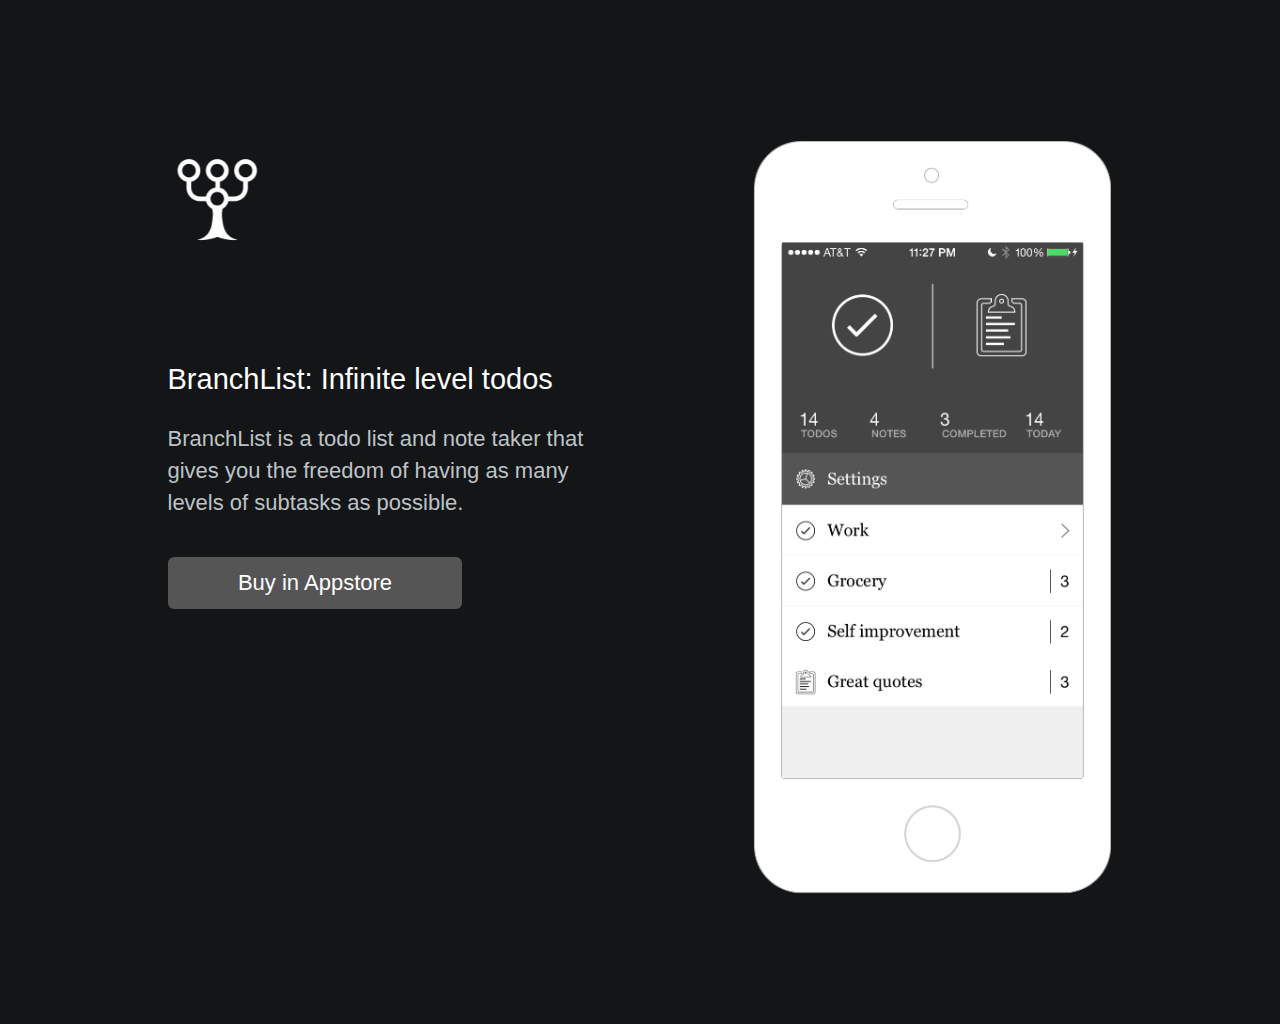
==== commit b3b33b4a: "updated image" ====
--- a/index.html
+++ b/index.html
@@ -35,8 +35,8 @@
                     <div class="container">
                         <div class="row">
                             <div class="col-sm-5 col-sm-offset-1">
-                                <h3>We have a great surprise for Designmodo fans.</h3>
-                                <p class="lead">We have considered your needs in design the html version of our UI Kit. It’s absolutely amazing!</p> <br>
+                                <h3>BranchList: Infinite level todos</h3>
+                                <p class="lead">BranchList is a todo list and note taker that gives you the freedom of having as many levels of subtasks as possible.</p> <br>
                                 <div class="row">
                                     <div class="col-md-8">
                                         <a class="btn btn-danger btn-huge" href="#">Buy in Appstore</a>
@@ -44,7 +44,7 @@
                                 </div>
                             </div>
                             <div class="col-sm-4 col-sm-offset-1">
-                                <img src="img/iphone.png" class="hidden-xs" alt="">
+                                <img src="img/branchlist_iphone.png" class="hidden-xs" alt="">
                             </div>
                         </div>
                     </div>
--- a/css/edit.css
+++ b/css/edit.css
@@ -1,4 +1,12 @@
 .header-13-sub .background {
-background-image: none;
-background-color: #111;
-}+	background-image: none;
+	background-color: #111;
+}
+
+.header-13-sub h3, .header-13-sub .lead, body { 
+	font-family: Georgia, Helvetica, Arial, sans-serif;
+}
+
+.btn-danger { background-color: #555; }
+
+.btn-danger:hover { background-color: #333; }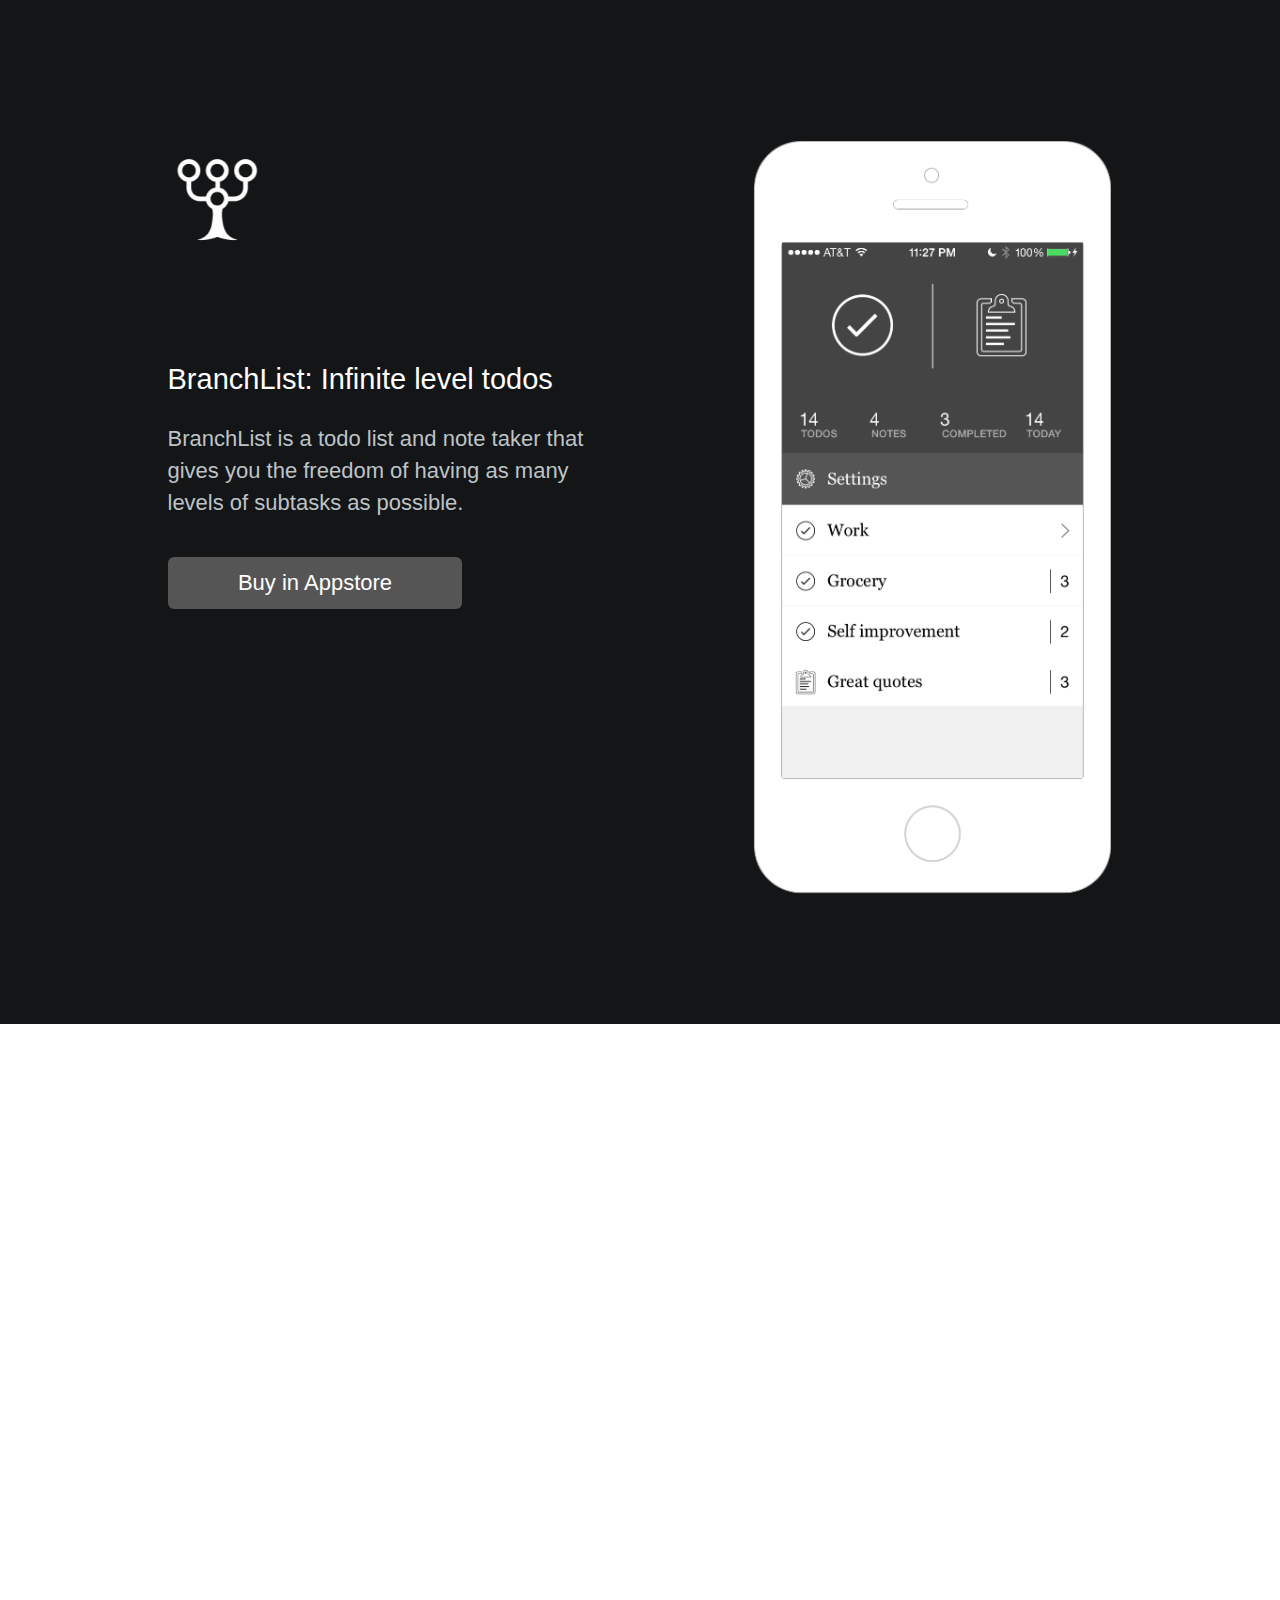
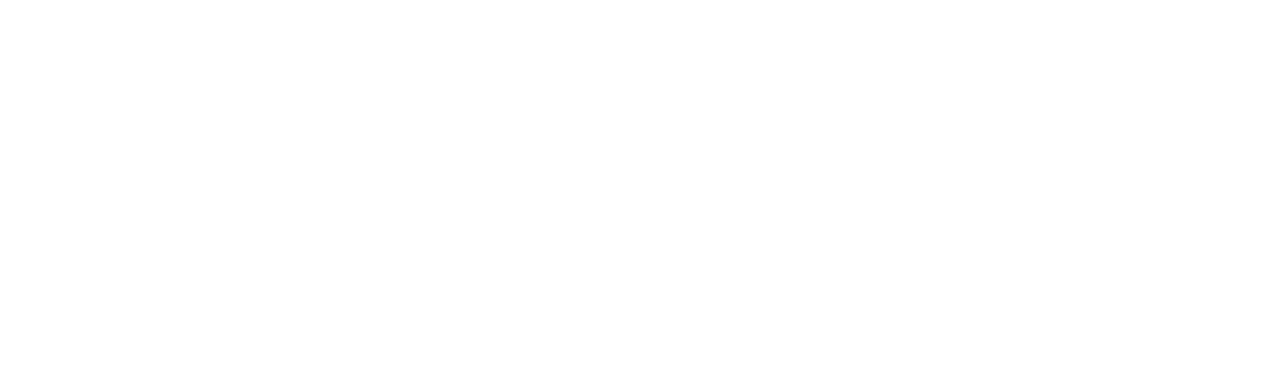
==== commit 5eecf30b: "screenshot" ====
--- a/index.html
+++ b/index.html
@@ -2,7 +2,7 @@
 <html lang="en">
     <head>
         <meta charset="utf-8">
-        <title>Sample 23</title>
+        <title>BranchList</title>
         <meta name="apple-mobile-web-app-capable" content="yes" />
         <meta name="viewport" content="width=device-width, initial-scale=1.0, maximum-scale=1.0, user-scalable=no" />
         <meta name="apple-mobile-web-app-status-bar-style" content="black" />
@@ -51,6 +51,58 @@
                 </div>
             </section>
 
+      <!-- content-30 -->
+      <section class="content-30">
+        <div class="container">
+          <div class="row features">
+            <div class="col-sm-3 box-1">
+              <div class="description-top">
+                <h6>Easy to use</h6>
+To get started, you select the desired sample and base the entire website on it.
+                <img src="common-files/img/content/arrow-tl@2x.png" width="61" height="97" alt="">
+              </div>
+              <div class="img">
+                <img src="img/branchlist_1.png" width="220" height="391" alt="">
+                <img src="img/branchlist_1.png" width="220" height="391" alt="">
+              </div>
+            </div>
+            <div class="col-sm-3 box-2">
+              <div class="description-top">
+                <h6>Easy to use</h6>
+To get started, you select the desired sample and base the entire website on it.
+                <img src="common-files/img/content/arrow-tl@2x.png" width="61" height="97" alt="">
+              </div>
+              <div class="img">
+                <img src="img/branchlist_2.png" width="220" height="391" alt="">
+                <img src="img/branchlist_2.png" width="220" height="391" alt="">
+              </div>
+            </div>
+            <div class="col-sm-3 box-3">
+              <div class="description-top">
+                <h6>Easy to use</h6>
+To get started, you select the desired sample and base the entire website on it.
+                <img src="common-files/img/content/arrow-tr@2x.png" width="61" height="97" alt="">
+              </div>
+              <div class="img">
+                <img src="img/branchlist_3.png" width="220" height="391" alt="">
+                <img src="img/branchlist_3.png" width="220" height="391" alt="">
+              </div>
+            </div>
+            <div class="col-sm-3 box-4">
+              <div class="description-top">
+                <h6>Quick Navigation</h6>
+Without iconic symbolsreally finish your work - for clearly understand.
+                <img src="common-files/img/content/arrow-tr@2x.png" width="61" height="97" alt="">
+              </div>
+              <div class="img">
+                <img src="img/branchlist_4.png" width="220" height="391" alt="">
+                <img src="img/branchlist_4.png" width="220" height="391" alt="">
+              </div>
+            </div>
+          </div>
+        </div>
+      </section>
+
 
         </div>
 
--- a/css/style.css
+++ b/css/style.css
@@ -1689,3 +1689,4648 @@
     padding-bottom: 50px !important;
   }
 }
+
+@import url(http://fonts.googleapis.com/css?family=Montserrat);
+.dropdown-arrow-inverse {
+  border-bottom-color: #34495e !important;
+  border-top-color: #34495e !important;
+}
+/* styles from flat-ui-free2.0.0-fix.less files */
+body {
+  color: #34495e;
+  font-family: "Helvetica Neue", Helvetica, Arial, sans-serif;
+  font-size: 14px;
+  line-height: 1.231;
+}
+input,
+button,
+select,
+textarea {
+  font-family: "Helvetica Neue", Helvetica, Arial, sans-serif;
+  font-size: 14px;
+}
+a {
+  color: #16a085;
+  text-decoration: none;
+  -webkit-transition: 0.25s;
+  -moz-transition: 0.25s;
+  -o-transition: 0.25s;
+  transition: 0.25s;
+}
+a:hover {
+  color: #1abc9c;
+  text-decoration: none;
+}
+h1,
+.h1 {
+  font-size: 48px /* 64px */;
+}
+h2,
+.h2 {
+  font-size: 41px /* 52px */;
+}
+h3,
+.h3 {
+  font-size: 32px /* 40px */;
+}
+h4,
+.h4 {
+  font-size: 23px /* 29px */;
+}
+h5,
+.h5 {
+  font-size: 21px /* 28px */;
+}
+h6,
+.h6 {
+  font-size: 19px /* 24px */;
+}
+h1,
+.h1,
+h2,
+.h2,
+h3,
+.h3,
+h4,
+.h4,
+h5,
+.h5,
+h6,
+.h6 {
+  line-height: 1.2em;
+}
+h1 {
+  font-weight: 700;
+}
+h2 {
+  font-weight: 700;
+  margin-bottom: 2px;
+}
+h3 {
+  font-weight: 700;
+  margin-bottom: 4px;
+  margin-top: 2px;
+}
+h4 {
+  font-weight: 500;
+  margin-top: 4px;
+}
+h5 {
+  font-weight: 500;
+}
+h6 {
+  font-weight: normal;
+}
+p {
+  font-size: 18.004px;
+  /* 18px */
+
+  line-height: 1.722169;
+  /* 31px */
+
+}
+.lead {
+  font-size: 28px;
+  /* 28px */
+
+  line-height: 1.4642745000000001;
+  /* 41px */
+
+  font-weight: 300;
+  margin-bottom: 20px;
+}
+small {
+  font-size: 84%;
+  /* 15px */
+
+  line-height: 2.050846;
+  /* 31px */
+
+}
+blockquote {
+  position: relative;
+  border-left: none;
+  padding-left: 19px;
+}
+blockquote p {
+  font-size: 20.006px;
+  line-height: 1.549829;
+  font-weight: normal;
+  margin-bottom: .4em;
+}
+blockquote small {
+  font-size: 18.004px;
+  line-height: 1.722169;
+  font-style: italic;
+  color: #34495e;
+}
+blockquote small:before {
+  content: "";
+}
+blockquote:before {
+  position: absolute;
+  left: 0;
+  width: 3px;
+  height: 100%;
+  top: 0;
+  bottom: 0;
+  background-color: #ebedee;
+  content: "";
+  -webkit-border-radius: 2px;
+  -moz-border-radius: 2px;
+  border-radius: 2px;
+}
+.img-rounded {
+  -webkit-border-radius: 5px;
+  -moz-border-radius: 5px;
+  border-radius: 5px;
+}
+.img-comment {
+  font-size: 14.994px;
+  line-height: 1.231;
+  font-style: italic;
+  margin: 24px 0;
+}
+.text-primary {
+  color: #1abc9c;
+}
+a.text-primary:hover,
+a.text-primary:focus {
+  color: #15967d;
+}
+.text-success {
+  color: #2ecc71;
+}
+a.text-success:hover,
+a.text-success:focus {
+  color: #25a35a;
+}
+.text-danger {
+  color: #e74c3c;
+}
+a.text-danger:hover,
+a.text-danger:focus {
+  color: #b93d30;
+}
+.text-warning {
+  color: #f1c40f;
+}
+a.text-warning:hover,
+a.text-warning:focus {
+  color: #c19d0c;
+}
+.text-info {
+  color: #3498db;
+}
+a.text-info:hover,
+a.text-info:focus {
+  color: #2a7aaf;
+}
+.text-inverse {
+  color: #ffffff;
+}
+a.text-inverse:hover,
+a.text-inverse:focus {
+  color: #cccccc;
+}
+.muted {
+  color: #bdc3c7;
+}
+a.muted:hover,
+a.muted:focus {
+  color: #979c9f;
+}
+footer {
+  background-color: transparent;
+}
+.input-append input {
+  -webkit-border-radius: 6px 0 0 6px;
+  -moz-border-radius: 6px 0 0 6px;
+  border-radius: 6px 0 0 6px;
+}
+.bg-white {
+  background-color: #ffffff;
+}
+.bg-black {
+  background-color: #000000;
+}
+.bg-turquoise {
+  background-color: #1abc9c;
+}
+.bg-green-sea {
+  background-color: #16a085;
+}
+.bg-emerland {
+  background-color: #2ecc71;
+}
+.bg-nephritis {
+  background-color: #27ae60;
+}
+.bg-peter-river {
+  background-color: #3498db;
+}
+.bg-belize-hole {
+  background-color: #2980b9;
+}
+.bg-amethyst {
+  background-color: #9b59b6;
+}
+.bg-wisteria {
+  background-color: #8e44ad;
+}
+.bg-wet-asphalt {
+  background-color: #34495e;
+}
+.bg-midnight-blue {
+  background-color: #2c3e50;
+}
+.bg-sun-flower {
+  background-color: #f1c40f;
+}
+.bg-orange {
+  background-color: #f39c12;
+}
+.bg-carrot {
+  background-color: #e67e22;
+}
+.bg-pumpkin {
+  background-color: #d35400;
+}
+.bg-alizarin {
+  background-color: #e74c3c;
+}
+.bg-pomegranate {
+  background-color: #c0392b;
+}
+.bg-clouds {
+  background-color: #ecf0f1;
+}
+.bg-silver {
+  background-color: #bdc3c7;
+}
+.bg-concrete {
+  background-color: #95a5a6;
+}
+.bg-asbestos {
+  background-color: #7f8c8d;
+}
+.bg-base {
+  background-color: #34495e;
+}
+.bg-firm {
+  background-color: #1abc9c;
+}
+.bg-success {
+  background-color: #2ecc71;
+}
+.bg-danger {
+  background-color: #e74c3c;
+}
+.bg-warning {
+  background-color: #f1c40f;
+}
+.bg-info {
+  background-color: #3498db;
+}
+.bordered {
+  border-style: solid;
+}
+.bordered.bg-turquoise {
+  border-color: #16a085;
+}
+.bordered.bg-emerland {
+  border-color: #27ae60;
+}
+.bordered.bg-peter-river {
+  border-color: #2980b9;
+}
+.bordered.bg-amethyst {
+  border-color: #8e44ad;
+}
+.bordered.bg-wet-asphalt {
+  border-color: #2c3e50;
+}
+.bordered.bg-sun-flower {
+  border-color: #f39c12;
+}
+.bordered.bg-carrot {
+  border-color: #d35400;
+}
+.bordered.bg-alizarin {
+  border-color: #c0392b;
+}
+.bordered.bg-clouds {
+  border-color: #bdc3c7;
+}
+.bordered.bg-concrete {
+  border-color: #7f8c8d;
+}
+body {
+  overflow-x: hidden;
+  color: #7f8c8d;
+  line-height: 1.29;
+}
+@media (max-width: 767px) {
+  body {
+    padding-right: 0;
+    padding-left: 0;
+  }
+}
+li {
+  line-height: 20px;
+}
+.btn {
+  -webkit-border-radius: 6px;
+  -moz-border-radius: 6px;
+  border-radius: 6px;
+  line-height: 22px;
+  -webkit-transition: 0.25s;
+  -moz-transition: 0.25s;
+  -o-transition: 0.25s;
+  transition: 0.25s;
+}
+.btn.btn-large {
+  font-size: 17px;
+  padding: 12px 18px;
+}
+.btn > [class^="fui-"] {
+  margin-left: 4px;
+  margin-right: 4px;
+  line-height: inherit;
+  display: inline-block;
+  vertical-align: top;
+}
+.input-group-btn .btn {
+  background: #bdc3c7;
+  line-height: 9px 12px 10px;
+  line-height: 22px;
+  border: 0;
+  margin: 0;
+  color: #fff;
+  margin-left: 0 !important;
+  padding-left: 10px;
+  padding-right: 12px;
+}
+.input-group-btn .btn:hover {
+  background: #cacfd2;
+}
+textarea,
+input[type="text"],
+input[type="password"],
+input[type="datetime"],
+input[type="datetime-local"],
+input[type="date"],
+input[type="month"],
+input[type="time"],
+input[type="week"],
+input[type="number"],
+input[type="email"],
+input[type="url"],
+input[type="search"],
+input[type="tel"],
+input[type="color"],
+.uneditable-input {
+  outline: none;
+}
+.form-group {
+  margin-bottom: 10px;
+}
+label {
+  line-height: 20px;
+}
+.carousel {
+  line-height: 1;
+}
+.hero-unit h1 {
+  margin-bottom: 0;
+  font-size: 60px;
+  line-height: 1;
+  letter-spacing: -1px;
+  color: inherit;
+}
+h4,
+h5,
+h6 {
+  margin-top: 10px;
+  margin-bottom: 10px;
+}
+p {
+  margin-bottom: 10px;
+}
+.page-wrapper {
+  position: relative;
+  z-index: 2;
+  background: #fff;
+}
+.header-background {
+  position: absolute;
+  top: 0;
+  left: 0;
+  right: 0;
+  bottom: 0;
+}
+.page-wrapper,
+.header-antiflicker,
+body > header .header-background {
+  -webkit-transform: translate3d(0, 0, 0);
+  -moz-transform: translate3d(0, 0, 0);
+  -ms-transform: translate3d(0, 0, 0);
+  -o-transform: translate3d(0, 0, 0);
+  transform: translate3d(0, 0, 0);
+  -webkit-transition: all 0.33s cubic-bezier(0.694, 0.0482, 0.335, 1);
+  -moz-transition: all 0.33s cubic-bezier(0.694, 0.0482, 0.335, 1);
+  -o-transition: all 0.33s cubic-bezier(0.694, 0.0482, 0.335, 1);
+  -ms-transition: all 0.33s cubic-bezier(0.694, 0.0482, 0.335, 1);
+  transition: all 0.33s cubic-bezier(0.694, 0.0482, 0.335, 1);
+}
+.nav-visible .page-wrapper,
+.nav-visible .navbar.navbar-fixed-top,
+.nav-visible .header-antiflicker,
+.nav-visible body > header .header-background {
+  -webkit-transform: translate3d(-230px, 0, 0);
+  -moz-transform: translate3d(-230px, 0, 0);
+  -ms-transform: translate3d(-230px, 0, 0);
+  -o-transform: translate3d(-230px, 0, 0);
+  transform: translate3d(-230px, 0, 0);
+}
+.no-csstransitions .page-wrapper,
+.no-csstransitions .header-antiflicker {
+  left: 0;
+}
+.no-csstransitions.nav-visible .page-wrapper,
+.no-csstransitions.nav-visible .navbar.navbar-fixed-top,
+.no-csstransitions.nav-visible .header-antiflicker {
+  left: -230px !important;
+  right: auto;
+}
+.carousel-indicators {
+  width: 100%;
+}
+[class^="fui-"] {
+  display: inline-block;
+  vertical-align: middle;
+}
+body > section,
+header,
+footer {
+  position: relative;
+  -webkit-box-sizing: border-box;
+  -moz-box-sizing: border-box;
+  box-sizing: border-box;
+}
+@media (max-width: 767px) {
+  body > section,
+  header,
+  footer {
+    padding-right: 5px;
+    padding-left: 5px;
+  }
+}
+img {
+  width: auto\9;
+  height: auto;
+  max-width: 100%;
+  vertical-align: middle;
+  border: 0;
+  -ms-interpolation-mode: bicubic;
+}
+h1,
+.h1,
+h2,
+.h2,
+h3,
+.h3,
+h4,
+.h4,
+h5,
+.h5,
+h6,
+.h6 {
+  font-family: "Helvetica Neue", Helvetica, Arial, sans-serif;
+  color: #2c3e50;
+}
+h1 {
+  font-weight: normal;
+}
+h3 {
+  font-weight: normal;
+}
+img {
+  -webkit-backface-visibility: hidden;
+}
+textarea,
+input[type="text"],
+input[type="password"],
+input[type="datetime"],
+input[type="datetime-local"],
+input[type="date"],
+input[type="month"],
+input[type="time"],
+input[type="week"],
+input[type="number"],
+input[type="email"],
+input[type="url"],
+input[type="search"],
+input[type="tel"],
+input[type="color"],
+.uneditable-input {
+  font-family: "Helvetica Neue", Helvetica, Arial, sans-serif;
+  font-size: 16px;
+  font-weight: normal;
+  color: #7f8c8d;
+}
+a:hover,
+button:hover,
+a:focus,
+button:focus,
+a:active,
+button:active {
+  outline: none;
+}
+.delimiter {
+  margin-top: 200px;
+}
+.delimiter.line {
+  margin-top: 150px;
+  margin-bottom: 150px;
+  border-top: 2px solid #ebedee;
+}
+header {
+  padding-top: 100px;
+  padding-bottom: 70px;
+  z-index: 100;
+}
+header .brand {
+  font-size: 25px;
+  font-weight: normal;
+  color: #34495e;
+  font-family: "Helvetica Neue", Helvetica, Arial, sans-serif;
+  font-weight: 800;
+  letter-spacing: -1px;
+  color: #2c3e50;
+}
+header .brand img:first-child {
+  float: left;
+  margin: -10px 15px 0 0;
+}
+section * {
+  z-index: 2;
+}
+.background {
+  position: absolute;
+  left: 0;
+  top: 0;
+  right: 0;
+  bottom: 0;
+  z-index: 1;
+  background: 50% 50% no-repeat;
+  -webkit-background-size: cover;
+  -moz-background-size: cover;
+  -o-background-size: cover;
+  background-size: cover;
+  opacity: 20;
+  filter: alpha(opacity=2000);
+  opacity: 0.2;
+  filter: alpha(opacity=20);
+}
+@media (max-width: 768px) {
+  .background {
+    -webkit-background-size: auto 200%;
+    -moz-background-size: auto 200%;
+    -o-background-size: auto 200%;
+    background-size: auto 200%;
+  }
+}
+.container {
+  position: relative;
+  z-index: 2;
+}
+@media (max-width: 767px) {
+  header {
+    -webkit-box-sizing: border-box;
+    -moz-box-sizing: border-box;
+    box-sizing: border-box;
+  }
+}
+/**
+ * Content 1 stylesheet  
+ * */
+.content-1 {
+  padding-top: 130px;
+  padding-bottom: 125px;
+  position: relative;
+}
+.content-1 h3 {
+  font-size: 34px;
+  font-weight: normal;
+  color: #2c3e50;
+  font-family: "Helvetica Neue", Helvetica, Arial, sans-serif;
+  margin-bottom: 24px;
+}
+.content-1 p {
+  font-size: 18px;
+  font-weight: normal;
+  color: #7f8c8d;
+  font-family: "Helvetica Neue", Helvetica, Arial, sans-serif;
+}
+.content-1 .box-video {
+  margin-top: 40px;
+  font-size: 16px;
+  font-weight: normal;
+  color: #7f8c8d;
+  font-family: "Helvetica Neue", Helvetica, Arial, sans-serif;
+}
+.content-1 .box-video p {
+  font-size: 16px;
+  font-weight: normal;
+  color: #7f8c8d;
+  font-family: "Helvetica Neue", Helvetica, Arial, sans-serif;
+}
+.content-1 .box-video h6 {
+  font-size: 20px;
+  font-weight: normal;
+  color: #2c3e50;
+  font-family: "Helvetica Neue", Helvetica, Arial, sans-serif;
+  text-transform: none;
+}
+.content-1 .box-video .btns {
+  text-align: center;
+}
+@media (max-width: 767px) {
+  .content-1 .box-video .btns {
+    text-align: left;
+  }
+}
+.content-1 .box-video .btns .btn {
+  min-width: 100%;
+}
+@media (max-width: 767px) {
+  .content-1 .box-video .btns .btn {
+    min-width: 0;
+  }
+}
+.content-1 .box-video .btns .btn [class*="fui-"] {
+  float: left;
+  font-size: 22px;
+  font-weight: normal;
+  color: #ffffff;
+  margin-right: 4px;
+}
+.content-1 .box-video .btns .btn + .btn {
+  margin-top: 15px;
+}
+@media (max-width: 767px) {
+  .content-1 .box-video .btns .btn + .btn {
+    margin: 0 0 0 15px;
+  }
+}
+.content-1 .box-video .additional-links {
+  margin-top: 20px;
+  font-size: 12px;
+  font-weight: normal;
+  color: #7f8c8d;
+  line-height: 17px;
+  text-align: center;
+}
+@media (max-width: 767px) {
+  .content-1 .box-video .additional-links {
+    text-align: left;
+  }
+}
+.content-1 .box-video .additional-links a {
+  text-decoration: underline;
+  color: #7f8c8d;
+}
+.content-1 .box-video .additional-links a:hover,
+.content-1 .box-video .additional-links a:focus,
+.content-1 .box-video .additional-links a.active {
+  color: #1abc9c;
+}
+@media (max-width: 480px) {
+  .content-1 .box-video {
+    margin-top: 40px;
+  }
+  .content-1 .box-video .player {
+    margin-bottom: 40px;
+    width: 100%;
+  }
+  .content-1 .box-video .btns {
+    margin-top: 35px;
+  }
+  .content-1 .box-video .btns .btn {
+    display: block;
+  }
+  .content-1 .box-video .btns .btn + .btn {
+    margin: 16px 0 0;
+  }
+  .content-1 .box-video .additional-links {
+    text-align: center;
+    max-width: 170px;
+    margin: 20px auto 0;
+  }
+}
+.content-1 .player {
+  -webkit-border-radius: 6px;
+  -moz-border-radius: 6px;
+  border-radius: 6px;
+  position: relative;
+  overflow: hidden;
+  float: left;
+  width: 220px;
+  margin: 0 50px 10px 0;
+}
+@media (max-width: 767px) {
+  .content-1 .player {
+    float: none;
+    margin: 0 auto 10px;
+  }
+}
+.content-1 .player .btn-play {
+  -webkit-box-sizing: border-box;
+  -moz-box-sizing: border-box;
+  box-sizing: border-box;
+  position: absolute;
+  left: 50%;
+  top: 50%;
+  width: 60px;
+  margin: -20px 0 0 -30px;
+  padding-left: 16px;
+  background-color: #16a085;
+  -webkit-border-radius: 3px;
+  -moz-border-radius: 3px;
+  border-radius: 3px;
+}
+.content-1 .player .btn-play:hover,
+.content-1 .player .btn-play:focus {
+  background-color: #45b39d;
+}
+.content-1 .player .btn-play:active,
+.content-1 .player .btn-play.active {
+  background-color: #138871;
+}
+.content-1 .player > iframe {
+  width: 100%;
+  height: 100%;
+  border: 0;
+  display: block;
+}
+/**
+ * Content 2 stylesheet  
+ * */
+.content-2 {
+  padding-top: 130px;
+  padding-bottom: 130px;
+  position: relative;
+}
+.content-2 h3 {
+  font-size: 30px;
+  font-weight: normal;
+  color: #2c3e50;
+  font-family: "Helvetica Neue", Helvetica, Arial, sans-serif;
+  margin-bottom: 35px;
+  font-weight: 300;
+}
+.content-2 p {
+  font-size: 18px;
+  font-weight: normal;
+  color: #7f8c8d;
+  font-family: "Helvetica Neue", Helvetica, Arial, sans-serif;
+  line-height: 29.999999999999996px;
+}
+.content-2 .btns {
+  margin-top: 50px;
+  font-size: 15px;
+  font-weight: normal;
+  color: #7f8c8d;
+}
+.content-2 .btns .btn {
+  padding: 9px 17px 10px 15px;
+  margin-right: 28px;
+}
+.content-2 .btns .btn > [class^="fui-"] {
+  font-size: 26px;
+  font-weight: normal;
+  color: #ffffff;
+  margin: -2px 12px 0 0;
+}
+@media (max-width: 767px) {
+  .content-2 .btns {
+    margin-top: 35px;
+  }
+  .content-2 .col-sm-5.col-sm-offset-1 {
+    margin-top: 45px;
+  }
+}
+.content-2 .player {
+  -webkit-border-radius: 6px;
+  -moz-border-radius: 6px;
+  border-radius: 6px;
+  background: #f2f3f4;
+  position: relative;
+  overflow: hidden;
+  height: 250px;
+}
+.content-2 .player .btn-play {
+  -webkit-box-sizing: border-box;
+  -moz-box-sizing: border-box;
+  box-sizing: border-box;
+  position: absolute;
+  left: 10px;
+  bottom: 10px;
+  width: 60px;
+  padding-left: 16px;
+  -webkit-border-radius: 3px;
+  -moz-border-radius: 3px;
+  border-radius: 3px;
+}
+/**
+ * Content 3 stylesheet  
+ * */
+.content-3 {
+  padding-top: 130px;
+  padding-bottom: 130px;
+  position: relative;
+}
+.content-3 h3 {
+  font-size: 30px;
+  font-weight: normal;
+  color: #2c3e50;
+  font-family: "Helvetica Neue", Helvetica, Arial, sans-serif;
+  font-weight: 300;
+  margin-bottom: 24px;
+}
+.content-3 p {
+  font-size: 16px;
+  font-weight: normal;
+  color: #7f8c8d;
+  font-family: "Helvetica Neue", Helvetica, Arial, sans-serif;
+  line-height: 29.999999999999996px;
+}
+@media (max-width: 767px) {
+  .content-3 p {
+    margin-bottom: 34px;
+  }
+}
+.content-3.v-center,
+.content-3 .v-center {
+  display: table;
+  width: 100%;
+}
+.content-3.v-center > div,
+.content-3 .v-center > div {
+  display: table-cell;
+  vertical-align: middle;
+  margin-top: 0;
+  margin-bottom: 0;
+  float: none;
+}
+@media (min-width: 768px) {
+  .content-3.v-center.row:before,
+  .content-3 .v-center.row:before,
+  .content-3.v-center.row:after,
+  .content-3 .v-center.row:after {
+    display: none;
+  }
+}
+@media (max-width: 767px) {
+  .content-3.v-center,
+  .content-3 .v-center {
+    -webkit-box-sizing: border-box;
+    -moz-box-sizing: border-box;
+    box-sizing: border-box;
+    padding-left: 5px;
+    padding-right: 5px;
+  }
+  .content-3.v-center.row,
+  .content-3 .v-center.row {
+    display: block;
+    width: auto;
+  }
+  .content-3.v-center.row:before,
+  .content-3 .v-center.row:before,
+  .content-3.v-center.row:after,
+  .content-3 .v-center.row:after {
+    display: none;
+  }
+  .content-3.v-center.row > *,
+  .content-3 .v-center.row > * {
+    display: block;
+    vertical-align: baseline;
+  }
+}
+.content-3 .img {
+  text-align: right;
+}
+@media (max-width: 767px) {
+  .content-3 .img {
+    text-align: center;
+    margin-bottom: 30px;
+  }
+}
+.content-3 .delimiter {
+  margin-top: 130px;
+  padding-top: 70px;
+  border-top: 2px solid #ecf0f1;
+}
+@media (max-width: 767px) {
+  .content-3 .delimiter {
+    display: none;
+  }
+}
+.content-3 .features h6 {
+  margin-top: 0;
+  margin-bottom: 22px;
+  font-size: 20px;
+  font-weight: normal;
+  color: #34495e;
+  font-family: "Helvetica Neue", Helvetica, Arial, sans-serif;
+  font-weight: 500;
+  text-transform: none;
+}
+@media (max-width: 767px) {
+  .content-3 .features h6 {
+    margin-top: 30px;
+    margin-bottom: 15px;
+  }
+}
+.content-3 .features p {
+  margin-top: 0;
+  margin-bottom: 0;
+  line-height: 26px;
+}
+.content-3.mirror .aligment {
+  float: right;
+}
+.content-3.mirror .img {
+  text-align: left;
+}
+/**
+ * Content 4 stylesheet  
+ * */
+.content-4 {
+  padding-top: 130px;
+  padding-bottom: 120px;
+  position: relative;
+}
+.content-4 h3 {
+  font-size: 30px;
+  font-weight: normal;
+  color: #2c3e50;
+  font-family: "Helvetica Neue", Helvetica, Arial, sans-serif;
+  margin-bottom: 24px;
+  font-weight: 300;
+}
+.content-4 p {
+  font-size: 16px;
+  font-weight: normal;
+  color: #7f8c8d;
+  font-family: "Helvetica Neue", Helvetica, Arial, sans-serif;
+  line-height: 26px;
+}
+.content-4 .features h6 {
+  margin: 0 0 13px;
+  font-size: 24px;
+  font-weight: normal;
+  color: #34495e;
+  font-family: "Helvetica Neue", Helvetica, Arial, sans-serif;
+  font-weight: 500;
+  text-transform: none;
+}
+.content-4 .features p {
+  font-size: 16px;
+  font-weight: normal;
+  color: #7f8c8d;
+}
+.content-4 .features > [class*="col-sm-"] {
+  position: relative;
+  padding-top: 180px;
+  padding-bottom: 50px;
+}
+.content-4 .features > [class*="col-sm-"] > img:first-child {
+  position: absolute;
+  left: 15px;
+  top: 30px;
+}
+.content-4 .features:last-child > [class*="col-sm-"],
+.content-4 .features.last > [class*="col-sm-"] {
+  padding-bottom: 0;
+}
+@media (max-width: 767px) {
+  .content-4 .features > [class*="col-sm-"],
+  .content-4 .features:last-child > [class*="col-sm-"],
+  .content-4 .features.last > [class*="col-sm-"] {
+    padding-top: 150px;
+    padding-bottom: 20px;
+  }
+  .content-4 .features:last-child > [class*="col-sm-"]:last-child,
+  .content-4 .features.last > [class*="col-sm-"]:last-child,
+  .content-4 .features:last-child > [class*="col-sm-"].last,
+  .content-4 .features.last > [class*="col-sm-"].last {
+    padding-bottom: 0;
+  }
+}
+/**
+ * Content 5 stylesheet  
+ * */
+.content-5 {
+  padding-top: 130px;
+  padding-bottom: 120px;
+  position: relative;
+}
+.content-5 .container > img {
+  display: block;
+  margin: 0 auto 50px;
+}
+.content-5 h3 {
+  margin: 0 0 21px;
+  font-size: 35px;
+  font-weight: normal;
+  color: #2c3e50;
+  font-family: "Helvetica Neue", Helvetica, Arial, sans-serif;
+  text-align: center;
+}
+@media (max-width: 767px) {
+  .content-5 h3 {
+    margin-bottom: 15px;
+  }
+}
+.content-5 h3 + .lead {
+  font-size: 25px;
+  font-weight: normal;
+  color: #7f8c8d;
+  font-family: "Helvetica Neue", Helvetica, Arial, sans-serif;
+  font-weight: 300;
+  text-align: center;
+}
+@media (max-width: 767px) {
+  .content-5 h3 + .lead {
+    line-height: 1.25;
+  }
+}
+@media (max-width: 480px) {
+  .content-5 {
+    padding-bottom: 40px;
+  }
+}
+.content-5 .features > [class*="col-sm-"] {
+  position: relative;
+  margin-top: 40px;
+}
+.content-5 .features > [class*="col-sm-"] > [class*="fui-"] {
+  position: absolute;
+  left: -45px;
+  top: 7px;
+  font-size: 25px;
+  font-weight: normal;
+  color: #2c3e50;
+}
+@media (max-width: 767px) {
+  .content-5 .features > [class*="col-sm-"] > [class*="fui-"] {
+    position: static;
+    float: left;
+    margin: -7px 20px 0 0;
+  }
+}
+.content-5 .features > [class*="col-sm-"] p {
+  font-size: 16px;
+  font-weight: normal;
+  color: #7f8c8d;
+}
+.content-5 .features > [class*="col-sm-"] h6 {
+  font-size: 22px;
+  font-weight: normal;
+  color: #34495e;
+  font-family: "Helvetica Neue", Helvetica, Arial, sans-serif;
+  font-weight: 500;
+  margin-bottom: 14px;
+  text-transform: none;
+}
+/**
+ * Content 6 stylesheet  
+ * */
+.content-6 {
+  position: relative;
+  padding-top: 130px;
+  padding-bottom: 120px;
+}
+@media (max-width: 768px) {
+  .content-6 {
+    padding-top: 80px;
+    padding-bottom: 80px;
+  }
+}
+.content-6 h3 {
+  margin: 0 0 21px;
+  text-align: center;
+  font-size: 35px;
+  font-weight: normal;
+  color: #2c3e50;
+  font-family: "Helvetica Neue", Helvetica, Arial, sans-serif;
+}
+.content-6 h3 img {
+  display: block;
+  margin-left: auto;
+  margin-right: auto;
+  margin-bottom: 35px;
+}
+@media (max-width: 767px) {
+  .content-6 h3 {
+    margin-bottom: 15px;
+  }
+}
+.content-6 p {
+  font-size: 16px;
+  font-weight: normal;
+  color: #7f8c8d;
+  line-height: 26px;
+}
+.content-6 .lead {
+  text-align: center;
+  font-size: 25px;
+  font-weight: normal;
+  color: #7f8c8d;
+  font-family: "Helvetica Neue", Helvetica, Arial, sans-serif;
+  font-weight: 300;
+}
+@media (max-width: 767px) {
+  .content-6 .lead {
+    line-height: 1.25;
+  }
+}
+.content-6.v-center,
+.content-6 .v-center {
+  display: table;
+  width: 100%;
+}
+.content-6.v-center > div,
+.content-6 .v-center > div {
+  display: table-cell;
+  vertical-align: middle;
+  margin-top: 0;
+  margin-bottom: 0;
+  float: none;
+}
+@media (min-width: 768px) {
+  .content-6.v-center.row:before,
+  .content-6 .v-center.row:before,
+  .content-6.v-center.row:after,
+  .content-6 .v-center.row:after {
+    display: none;
+  }
+}
+@media (max-width: 767px) {
+  .content-6.v-center,
+  .content-6 .v-center {
+    -webkit-box-sizing: border-box;
+    -moz-box-sizing: border-box;
+    box-sizing: border-box;
+    padding-left: 5px;
+    padding-right: 5px;
+  }
+  .content-6.v-center.row,
+  .content-6 .v-center.row {
+    display: block;
+    width: auto;
+  }
+  .content-6.v-center.row:before,
+  .content-6 .v-center.row:before,
+  .content-6.v-center.row:after,
+  .content-6 .v-center.row:after {
+    display: none;
+  }
+  .content-6.v-center.row > *,
+  .content-6 .v-center.row > * {
+    display: block;
+    vertical-align: baseline;
+  }
+}
+@media (max-width: 480px) {
+  .content-6 {
+    padding-bottom: 210px;
+  }
+}
+.content-6 .features > * {
+  margin-top: 40px;
+}
+.content-6 .features h6 {
+  font-size: 22px;
+  font-weight: normal;
+  color: #34495e;
+  font-family: "Helvetica Neue", Helvetica, Arial, sans-serif;
+  font-weight: 500;
+  margin-bottom: 14px;
+  text-transform: none;
+}
+/**
+ * Content 7 stylesheet  
+ * */
+.content-7 {
+  padding-top: 125px;
+  padding-bottom: 130px;
+  position: relative;
+  text-align: center;
+}
+.content-7 h3 {
+  text-align: center;
+  font-size: 30px;
+  font-weight: normal;
+  color: #2c3e50;
+  font-family: "Helvetica Neue", Helvetica, Arial, sans-serif;
+  margin-bottom: 80px;
+  line-height: 42px;
+  font-weight: 800;
+  letter-spacing: -1px;
+}
+@media (max-width: 767px) {
+  .content-7 h3 {
+    margin-bottom: 20px;
+    line-height: 36px;
+  }
+}
+.content-7.v-center,
+.content-7 .v-center {
+  display: table;
+  width: 100%;
+}
+.content-7.v-center > div,
+.content-7 .v-center > div {
+  display: table-cell;
+  vertical-align: middle;
+  margin-top: 0;
+  margin-bottom: 0;
+  float: none;
+}
+@media (min-width: 768px) {
+  .content-7.v-center.row:before,
+  .content-7 .v-center.row:before,
+  .content-7.v-center.row:after,
+  .content-7 .v-center.row:after {
+    display: none;
+  }
+}
+@media (max-width: 767px) {
+  .content-7.v-center,
+  .content-7 .v-center {
+    -webkit-box-sizing: border-box;
+    -moz-box-sizing: border-box;
+    box-sizing: border-box;
+    padding-left: 5px;
+    padding-right: 5px;
+  }
+  .content-7.v-center.row,
+  .content-7 .v-center.row {
+    display: block;
+    width: auto;
+  }
+  .content-7.v-center.row:before,
+  .content-7 .v-center.row:before,
+  .content-7.v-center.row:after,
+  .content-7 .v-center.row:after {
+    display: none;
+  }
+  .content-7.v-center.row > *,
+  .content-7 .v-center.row > * {
+    display: block;
+    vertical-align: baseline;
+  }
+}
+.content-7 .row {
+  text-align: left;
+}
+.content-7 h6 {
+  font-size: 18px;
+  font-weight: normal;
+  color: #e74c3c;
+  font-weight: 500;
+  margin-top: 60px;
+  text-transform: none;
+}
+.content-7 h6:first-child {
+  margin-top: auto;
+}
+@media (max-width: 767px) {
+  .content-7 h6 {
+    margin-top: 20px;
+  }
+}
+.content-7 .row > .col-sm-3:first-child {
+  font-size: 22px;
+  font-weight: normal;
+  color: #7f8c8d;
+  font-family: "Helvetica Neue", Helvetica, Arial, sans-serif;
+  line-height: 32px;
+  font-weight: 300;
+}
+@media (max-width: 767px) {
+  .content-7 .v-center {
+    padding-left: 0;
+    padding-right: 0;
+  }
+  .content-7 .row > [class*="col-sm-"] {
+    margin-top: 45px;
+  }
+  .content-7 .row > [class*="col-sm-"]:first-child {
+    margin-top: 0;
+  }
+}
+@media (max-width: 480px) {
+  .content-7 h3 {
+    text-align: left;
+  }
+}
+.content-7 .screen-wrapper {
+  position: relative;
+  height: 437px;
+}
+.content-7 .screen-wrapper .screen {
+  position: absolute;
+  left: 50%;
+  margin-left: -151px;
+  overflow: hidden;
+}
+.content-7 .screen-wrapper .screen img {
+  position: relative;
+  max-width: none;
+}
+.content-7 .screen-wrapper .screen img:first-child {
+  position: absolute;
+  left: 0;
+  top: 0;
+  max-height: 100%;
+}
+/**
+ * Content 8 stylesheet  
+ * */
+.content-8 {
+  padding-top: 130px;
+  padding-bottom: 130px;
+  position: relative;
+  text-align: center;
+}
+.content-8 h3 {
+  text-align: center;
+  font-size: 30px;
+  font-weight: normal;
+  color: #34495e;
+  font-family: "Helvetica Neue", Helvetica, Arial, sans-serif;
+  margin: 70px 0 35px;
+}
+.content-8 p {
+  font-size: 18px;
+  font-weight: normal;
+  color: #7f8c8d;
+  margin-bottom: 43px;
+}
+.content-8 .btn.btn-clear {
+  -webkit-box-sizing: border-box;
+  -moz-box-sizing: border-box;
+  box-sizing: border-box;
+  background: none;
+  border: 2px solid #e74c3c;
+  font-size: 14px;
+  font-weight: normal;
+  color: #7f8c8d;
+  font-weight: 500;
+  font-family: "Helvetica Neue", Helvetica, Arial, sans-serif;
+  padding: 12px 28px 12px;
+  color: #e74c3c;
+}
+.content-8 .btn.btn-clear:hover,
+.content-8 .btn.btn-clear:focus {
+  background: #e74c3c;
+  color: #fff;
+}
+.content-8 .btn.btn-clear:active,
+.content-8 .btn.btn-clear.active {
+  border-color: #c44133;
+  background: #c44133;
+  color: rgba(255, 255, 255, 0.75);
+}
+.content-8.v-center,
+.content-8 .v-center {
+  display: table;
+  width: 100%;
+}
+.content-8.v-center > div,
+.content-8 .v-center > div {
+  display: table-cell;
+  vertical-align: middle;
+  margin-top: 0;
+  margin-bottom: 0;
+  float: none;
+}
+@media (min-width: 768px) {
+  .content-8.v-center.row:before,
+  .content-8 .v-center.row:before,
+  .content-8.v-center.row:after,
+  .content-8 .v-center.row:after {
+    display: none;
+  }
+}
+@media (max-width: 767px) {
+  .content-8.v-center,
+  .content-8 .v-center {
+    -webkit-box-sizing: border-box;
+    -moz-box-sizing: border-box;
+    box-sizing: border-box;
+    padding-left: 5px;
+    padding-right: 5px;
+  }
+  .content-8.v-center.row,
+  .content-8 .v-center.row {
+    display: block;
+    width: auto;
+  }
+  .content-8.v-center.row:before,
+  .content-8 .v-center.row:before,
+  .content-8.v-center.row:after,
+  .content-8 .v-center.row:after {
+    display: none;
+  }
+  .content-8.v-center.row > *,
+  .content-8 .v-center.row > * {
+    display: block;
+    vertical-align: baseline;
+  }
+}
+/**
+ * Content 9 stylesheet  
+ * */
+.content-9 {
+  padding-top: 130px;
+  padding-bottom: 130px;
+  position: relative;
+}
+.content-9 h3 {
+  font-size: 30px;
+  font-weight: normal;
+  color: #2c3e50;
+  font-family: "Helvetica Neue", Helvetica, Arial, sans-serif;
+  margin-bottom: 24px;
+  font-weight: 300;
+}
+.content-9 p {
+  font-size: 16px;
+  font-weight: normal;
+  color: #7f8c8d;
+  line-height: 30px;
+}
+.content-9 h6 {
+  text-transform: none;
+  font-size: 18px;
+  font-weight: normal;
+  color: #34495e;
+  font-family: "Helvetica Neue", Helvetica, Arial, sans-serif;
+  font-weight: 500;
+}
+.content-9 .info {
+  font-size: 14px;
+  font-weight: normal;
+  color: #7f8c8d;
+  margin-top: 40px;
+}
+@media (max-width: 767px) {
+  .content-9 .info {
+    margin-top: 20px;
+  }
+}
+/**
+ * Content 10 stylesheet  
+ * */
+.content-10 {
+  padding-top: 130px;
+  padding-bottom: 125px;
+  position: relative;
+}
+.content-10 .carousel {
+  margin-bottom: 0;
+  display: inline-block;
+  text-align: center;
+}
+@media (max-width: 767px) {
+  .content-10 .carousel {
+    margin-top: 80px;
+  }
+}
+.content-10 .carousel .item img {
+  margin: 0 auto;
+}
+.content-10 .carousel .carousel-indicators {
+  position: static;
+  text-align: center;
+  margin: 0;
+  padding-top: 40px;
+}
+.content-10 .carousel .carousel-indicators li {
+  display: inline-block;
+  float: none;
+  width: 12px;
+  height: 12px;
+  margin-left: 7px;
+  text-indent: -999px;
+  background-color: #f1f1f1;
+  border-radius: 50%;
+  cursor: pointer;
+}
+.content-10 .carousel .carousel-indicators li:first-child {
+  margin-left: 0;
+}
+.content-10 .carousel .carousel-indicators .active {
+  background-color: #c0392b;
+}
+.content-10 .carousel .item {
+  -webkit-transition: 0.6s ease-in-out opacity;
+  -moz-transition: 0.6s ease-in-out opacity;
+  -o-transition: 0.6s ease-in-out opacity;
+  transition: 0.6s ease-in-out opacity;
+  left: 0!important;
+}
+.content-10 .carousel .item.active.left,
+.content-10 .carousel .item.active.right {
+  opacity: 0;
+  z-index: 2;
+}
+.content-10 .carousel .item.next {
+  opacity: 1;
+  z-index: 1;
+}
+.content-10 h3 {
+  font-size: 30px;
+  font-weight: normal;
+  color: #2c3e50;
+  font-family: "Helvetica Neue", Helvetica, Arial, sans-serif;
+  margin-bottom: 48px;
+  font-weight: 300;
+}
+.content-10 p {
+  font-size: 16px;
+  font-weight: normal;
+  color: #7f8c8d;
+}
+.content-10 .features .box {
+  position: relative;
+  padding-left: 140px;
+  padding-top: 50px;
+  margin-top: 50px;
+  min-height: 100px;
+  border-top: 2px solid #ecf0f1;
+}
+.content-10 .features .box.first,
+.content-10 .features .box:first-child,
+.content-10 .features .box:first-of-type {
+  margin-top: 0;
+  border-top: 0;
+}
+.content-10 .features .box > img {
+  position: absolute;
+  left: 0;
+  top: 50px;
+}
+.content-10 .features h6 {
+  text-transform: none;
+  font-size: 22px;
+  font-weight: normal;
+  color: #2c3e50;
+  font-family: "Helvetica Neue", Helvetica, Arial, sans-serif;
+  font-weight: 500;
+  margin-top: 0;
+  margin-bottom: 15px;
+  line-height: 1.3;
+}
+.content-10 .features p {
+  font-size: 16px;
+  font-weight: normal;
+  color: #7f8c8d;
+}
+/**
+ * Content 11 stylesheet  
+ * */
+.content-11 {
+  position: relative;
+  text-align: center;
+  padding-top: 35px;
+  padding-bottom: 35px;
+  background: rgba(241, 196, 15, 0.1);
+  font-size: 24px;
+  font-weight: normal;
+  color: #34495e;
+  font-family: "Helvetica Neue", Helvetica, Arial, sans-serif;
+  font-weight: 300;
+}
+.content-11 > .container {
+  position: relative;
+}
+.content-11 .btn {
+  margin-left: 33px;
+  font-size: 14px;
+  font-weight: normal;
+  color: #ffffff;
+  font-weight: 500;
+  font-family: 'Montserrat', sans-serif;
+}
+@media (max-width: 480px) {
+  .content-11 > .container > span {
+    display: block;
+  }
+  .content-11 .btn {
+    margin: 30px 0 0;
+  }
+}
+@media (max-width: 614px) {
+  .content-11 > .container > span {
+    display: block;
+  }
+  .content-11 .btn {
+    margin: 30px 0 0;
+  }
+}
+/**
+ * Content 12 stylesheet  
+ * */
+.content-12 {
+  position: relative;
+}
+.content-12 .wide {
+  -webkit-box-sizing: border-box;
+  -moz-box-sizing: border-box;
+  box-sizing: border-box;
+  display: block;
+}
+.content-12 .btn-wide {
+  padding-top: 40px;
+  padding-bottom: 40px;
+  text-align: center;
+  font-size: 40px;
+  font-weight: normal;
+  color: #7f8c8d;
+  font-family: "Helvetica Neue", Helvetica, Arial, sans-serif;
+  color: #ffffff;
+  background: #1abc9c;
+  font-weight: 300;
+  -webkit-transition: 0.25s color, 0.25s background-color;
+  -moz-transition: 0.25s color, 0.25s background-color;
+  -o-transition: 0.25s color, 0.25s background-color;
+  transition: 0.25s color, 0.25s background-color;
+}
+.content-12 .btn-wide:hover,
+.content-12 .btn-wide:focus,
+.content-12 .btn-wide.active {
+  color: #ffffff;
+}
+.content-12 .btn-wide:hover,
+.content-12 .btn-wide:active {
+  background: #e74c3c;
+}
+@media (max-width: 767px) {
+  .content-12 .btn-wide {
+    font-size: 30px;
+  }
+}
+/**
+ * Content 13 stylesheet  
+ * */
+.content-13 {
+  position: relative;
+}
+.content-13.subscribe-form {
+  padding-top: 40px;
+  padding-bottom: 40px;
+  color: #a1a9b1;
+}
+.content-13.subscribe-form .col-sm-4 {
+  text-align: right;
+}
+@media (max-width: 767px) {
+  .content-13.subscribe-form .col-sm-4 {
+    width: auto;
+    display: inline-block;
+    float: right;
+    text-align: center;
+  }
+}
+@media (max-width: 668px) {
+  .content-13.subscribe-form .col-sm-4 {
+    display: block;
+    float: none;
+  }
+}
+.content-13.subscribe-form form {
+  margin: 0;
+  position: relative;
+}
+@media (max-width: 767px) {
+  .content-13.subscribe-form form .col-sm-8 {
+    width: 65%;
+    display: inline-block;
+    float: left;
+  }
+}
+@media (max-width: 668px) {
+  .content-13.subscribe-form form .col-sm-8 {
+    width: auto;
+    display: block;
+    float: none;
+    text-align: center;
+  }
+}
+.content-13.subscribe-form input[type="text"],
+.content-13.subscribe-form input[type="email"] {
+  width: 100%;
+  height: auto;
+  margin: 0;
+  padding: 0;
+  border: 0;
+  background: transparent;
+  line-height: 59.99999999999999px;
+  font-size: 50px;
+  font-weight: normal;
+  color: #ffffff;
+  font-family: "Helvetica Neue", Helvetica, Arial, sans-serif;
+  font-weight: 500;
+  letter-spacing: -1px;
+}
+.content-13.subscribe-form input[type="text"]:-moz-placeholder,
+.content-13.subscribe-form input[type="email"]:-moz-placeholder {
+  color: #ffffff;
+}
+.content-13.subscribe-form input[type="text"]::-moz-placeholder,
+.content-13.subscribe-form input[type="email"]::-moz-placeholder {
+  color: #ffffff;
+  opacity: 1;
+}
+.content-13.subscribe-form input[type="text"]:-ms-input-placeholder,
+.content-13.subscribe-form input[type="email"]:-ms-input-placeholder {
+  color: #ffffff;
+}
+.content-13.subscribe-form input[type="text"]::-webkit-input-placeholder,
+.content-13.subscribe-form input[type="email"]::-webkit-input-placeholder {
+  color: #ffffff;
+}
+.content-13.subscribe-form input[type="text"].placeholder,
+.content-13.subscribe-form input[type="email"].placeholder {
+  color: #ffffff;
+}
+.content-13.subscribe-form input[type="text"]::-webkit-input-placeholder,
+.content-13.subscribe-form input[type="email"]::-webkit-input-placeholder {
+  font-weight: 500;
+  letter-spacing: -1px;
+}
+.content-13.subscribe-form input[type="text"]:-moz-placeholder,
+.content-13.subscribe-form input[type="email"]:-moz-placeholder {
+  font-weight: 500;
+  letter-spacing: -1px;
+}
+.content-13.subscribe-form input[type="text"]::-moz-placeholder,
+.content-13.subscribe-form input[type="email"]::-moz-placeholder {
+  font-weight: 500;
+  letter-spacing: -1px;
+}
+.content-13.subscribe-form input[type="text"]:-ms-input-placeholder,
+.content-13.subscribe-form input[type="email"]:-ms-input-placeholder {
+  font-weight: 500;
+  letter-spacing: -1px;
+}
+.content-13.subscribe-form .ani-placeholder {
+  -webkit-box-sizing: border-box;
+  -moz-box-sizing: border-box;
+  box-sizing: border-box;
+  position: absolute;
+  padding-left: 6px;
+  line-height: 59.99999999999999px;
+  font-size: 50px;
+  font-weight: normal;
+  color: #ffffff;
+  font-family: "Helvetica Neue", Helvetica, Arial, sans-serif;
+}
+.content-13.subscribe-form .btn {
+  margin-top: 8px;
+  width: 220px;
+  max-width: 100%;
+}
+.content-13.subscribe-form .btn.btn-primary {
+  background: #16a085;
+}
+.content-13.subscribe-form .btn.btn-primary:hover,
+.content-13.subscribe-form .btn.btn-primary:focus {
+  background: #24deb4;
+}
+.content-13.subscribe-form .btn.btn-primary:active,
+.content-13.subscribe-form .btn.btn-primary.active {
+  background: #138871;
+}
+@media (max-width: 480px) {
+  .content-13.subscribe-form input[type="text"],
+  .content-13.subscribe-form input[type="email"],
+  .content-13.subscribe-form .ani-placeholder {
+    width: 100%;
+    margin-bottom: 33px;
+    line-height: 27px;
+    font-size: 25px;
+    font-weight: normal;
+    color: #ffffff;
+    font-family: "Helvetica Neue", Helvetica, Arial, sans-serif;
+    text-align: center;
+  }
+}
+@media (max-width: 688px) {
+  .content-13.subscribe-form input[type="text"],
+  .content-13.subscribe-form input[type="email"],
+  .content-13.subscribe-form .ani-placeholder {
+    width: 100%;
+    margin-bottom: 20px;
+    text-align: center;
+  }
+}
+/**
+ * Content 14 stylesheet  
+ * */
+.content-14 {
+  padding-top: 125px;
+  padding-bottom: 130px;
+  position: relative;
+}
+@media (max-width: 767px) {
+  .content-14 {
+    height: auto!important;
+  }
+}
+.content-14 h3 {
+  margin: 0 0 5px;
+  text-align: center;
+  font-size: 35px;
+  font-weight: normal;
+  color: #34495e;
+  font-family: "Helvetica Neue", Helvetica, Arial, sans-serif;
+  font-weight: 500;
+}
+@media (max-width: 767px) {
+  .content-14 h3 {
+    margin-bottom: 15px;
+  }
+}
+.content-14 .lead {
+  font-size: 25px;
+  font-weight: normal;
+  color: #7f8c8d;
+  font-family: "Helvetica Neue", Helvetica, Arial, sans-serif;
+  text-align: center;
+  font-weight: 300;
+}
+@media (max-width: 767px) {
+  .content-14 .lead {
+    line-height: 1.25;
+    margin-bottom: 50px;
+  }
+}
+.content-14 .features {
+  margin-top: 55px;
+}
+.content-14 .features.v-center,
+.content-14 .features .v-center {
+  display: table;
+  width: 100%;
+}
+.content-14 .features.v-center > div,
+.content-14 .features .v-center > div {
+  display: table-cell;
+  vertical-align: middle;
+  margin-top: 0;
+  margin-bottom: 0;
+  float: none;
+}
+@media (min-width: 768px) {
+  .content-14 .features.v-center.row:before,
+  .content-14 .features .v-center.row:before,
+  .content-14 .features.v-center.row:after,
+  .content-14 .features .v-center.row:after {
+    display: none;
+  }
+}
+@media (max-width: 767px) {
+  .content-14 .features.v-center,
+  .content-14 .features .v-center {
+    -webkit-box-sizing: border-box;
+    -moz-box-sizing: border-box;
+    box-sizing: border-box;
+    padding-left: 5px;
+    padding-right: 5px;
+  }
+  .content-14 .features.v-center.row,
+  .content-14 .features .v-center.row {
+    display: block;
+    width: auto;
+  }
+  .content-14 .features.v-center.row:before,
+  .content-14 .features .v-center.row:before,
+  .content-14 .features.v-center.row:after,
+  .content-14 .features .v-center.row:after {
+    display: none;
+  }
+  .content-14 .features.v-center.row > *,
+  .content-14 .features .v-center.row > * {
+    display: block;
+    vertical-align: baseline;
+  }
+}
+.content-14 .features h6 {
+  text-transform: none;
+  color: #e74c3c;
+  font-size: 18px;
+  font-family: "Helvetica Neue", Helvetica, Arial, sans-serif;
+  font-weight: 500;
+}
+.content-14 .features .row {
+  margin-top: 70px;
+  color: #95a5a6;
+}
+@media (max-width: 767px) {
+  .content-14 .features .col-sm-6 {
+    display: none;
+  }
+}
+.content-14 .features .col-sm-6 img {
+  display: block;
+  margin-left: auto;
+  margin-right: auto;
+}
+.content-14 .features .col-sm-2 {
+  position: relative;
+}
+.content-14 .features [class*="box"] {
+  position: absolute;
+}
+@media (max-width: 767px) {
+  .content-14 .features [class*="box"] {
+    position: static;
+  }
+}
+.content-14 .features [class*="box"] img {
+  position: absolute;
+}
+@media (max-width: 767px) {
+  .content-14 .features [class*="box"] img {
+    display: none;
+  }
+}
+.content-14 .features [class*="box"] img[src*="line-l"] {
+  bottom: 100%;
+  left: 85%;
+  margin-bottom: 30px;
+}
+.content-14 .features [class*="box"] img[src*="line-r"] {
+  top: 100%;
+  right: 85%;
+  margin-top: 30px;
+}
+.content-14 .features .box-1,
+.content-14 .features .box-5 {
+  top: 112px;
+  font-size: 14px;
+  font-weight: normal;
+  color: #7f8c8d;
+}
+@media (max-width: 991px) and (min-width: 768px) {
+  .content-14 .features .box-1,
+  .content-14 .features .box-5 {
+    top: 220px;
+  }
+}
+.content-14 .features .box-2,
+.content-14 .features .box-6 {
+  top: 375px;
+  font-size: 14px;
+  font-weight: normal;
+  color: #7f8c8d;
+}
+@media (max-width: 991px) and (min-width: 768px) {
+  .content-14 .features .box-2,
+  .content-14 .features .box-6 {
+    top: 440px;
+  }
+}
+.content-14 .features .box-3,
+.content-14 .features .box-7 {
+  top: 625px;
+  font-size: 14px;
+  font-weight: normal;
+  color: #7f8c8d;
+}
+@media (max-width: 991px) and (min-width: 768px) {
+  .content-14 .features .box-3,
+  .content-14 .features .box-7 {
+    top: 660px;
+  }
+}
+.content-14 .features .box-4,
+.content-14 .features .box-8 {
+  top: 880px;
+  font-size: 14px;
+  font-weight: normal;
+  color: #7f8c8d;
+}
+@media (max-width: 991px) and (min-width: 768px) {
+  .content-14 .features .box-4,
+  .content-14 .features .box-8 {
+    top: 10px;
+  }
+}
+@media (max-width: 480px) {
+  .content-14 .features {
+    margin-top: -35px;
+  }
+  .content-14 .features [class*="box"] {
+    margin-top: 35px;
+    opacity: 100 !important;
+    filter: alpha(opacity=10000) !important;
+    opacity: 1 !important;
+    filter: alpha(opacity=100) !important;
+  }
+}
+/**
+ * Content 15 stylesheet  
+ * */
+.content-15 {
+  padding-top: 125px;
+  padding-bottom: 130px;
+  position: relative;
+}
+.content-15 h3 {
+  margin-bottom: 68px;
+  font-size: 37px;
+  font-weight: normal;
+  color: #2c3e50;
+  font-family: "Helvetica Neue", Helvetica, Arial, sans-serif;
+  font-weight: 300;
+  line-height: 50px;
+  text-align: center;
+}
+@media (max-width: 767px) {
+  .content-15 h3 {
+    margin-bottom: 76px;
+    font-size: 30px;
+    font-weight: normal;
+    color: #2c3e50;
+    font-weight: 300;
+    text-align: center;
+  }
+}
+.content-15 p {
+  font-size: 18px;
+  font-weight: normal;
+  color: #7f8c8d;
+}
+.content-15 .features {
+  margin-top: 120px;
+}
+.content-15 .features h6 {
+  text-transform: none;
+  margin: 60px 0 20px;
+  font-size: 20px;
+  font-weight: normal;
+  color: #e74c3c;
+  font-family: "Helvetica Neue", Helvetica, Arial, sans-serif;
+  font-weight: 500;
+}
+.content-15 .features h6:first-child {
+  margin-top: auto;
+}
+@media (max-width: 767px) {
+  .content-15 .features h6 {
+    margin-bottom: 10px;
+    margin-top: 40px;
+    text-align: center;
+  }
+}
+.content-15 .features p {
+  font-size: 16px;
+  font-weight: normal;
+  color: #7f8c8d;
+}
+.content-15 .features .col-sm-7 img {
+  width: 100%;
+}
+@media (max-width: 767px) {
+  .content-15 .features .col-sm-7 {
+    text-align: center;
+    margin-bottom: 46px;
+  }
+}
+@media (max-width: 767px) {
+  .content-15 .features {
+    margin-top: 76px;
+  }
+}
+/**
+ * Content 16 stylesheet  
+ * */
+.content-16 {
+  position: relative;
+  padding-top: 130px;
+  padding-bottom: 180px;
+}
+.content-16.v-center,
+.content-16 .v-center {
+  display: table;
+  width: 100%;
+}
+.content-16.v-center > div,
+.content-16 .v-center > div {
+  display: table-cell;
+  vertical-align: middle;
+  margin-top: 0;
+  margin-bottom: 0;
+  float: none;
+}
+@media (min-width: 768px) {
+  .content-16.v-center.row:before,
+  .content-16 .v-center.row:before,
+  .content-16.v-center.row:after,
+  .content-16 .v-center.row:after {
+    display: none;
+  }
+}
+@media (max-width: 767px) {
+  .content-16.v-center,
+  .content-16 .v-center {
+    -webkit-box-sizing: border-box;
+    -moz-box-sizing: border-box;
+    box-sizing: border-box;
+    padding-left: 5px;
+    padding-right: 5px;
+  }
+  .content-16.v-center.row,
+  .content-16 .v-center.row {
+    display: block;
+    width: auto;
+  }
+  .content-16.v-center.row:before,
+  .content-16 .v-center.row:before,
+  .content-16.v-center.row:after,
+  .content-16 .v-center.row:after {
+    display: none;
+  }
+  .content-16.v-center.row > *,
+  .content-16 .v-center.row > * {
+    display: block;
+    vertical-align: baseline;
+  }
+}
+.content-16 .lead {
+  text-align: center;
+  font-size: 25px;
+  font-weight: normal;
+  color: #bdc3c7;
+  font-family: "Helvetica Neue", Helvetica, Arial, sans-serif;
+  font-weight: 300;
+  margin-bottom: 35px;
+}
+.content-16 h3 {
+  text-align: center;
+  font-size: 35px;
+  font-weight: normal;
+  color: #2c3e50;
+}
+.content-16 h3 img {
+  display: block;
+  margin-left: auto;
+  margin-right: auto;
+  margin-bottom: 35px;
+}
+.content-16 .control-btn {
+  width: 53px;
+  height: 53px;
+  line-height: 53px;
+  margin: 0;
+  padding: 0;
+  border-radius: 50%;
+  text-align: center;
+  font-size: 18px;
+  font-weight: normal;
+  color: #bdc3c7;
+  background: #ecf0f1;
+  position: absolute;
+  left: 50%;
+  bottom: 130px;
+  margin-left: -26.5px;
+}
+.content-16 .control-btn:hover,
+.content-16 .control-btn:focus {
+  color: white;
+  background: #34495e;
+}
+.content-16 .control-btn:active {
+  color: #bdc3c7;
+}
+/**
+ * Content 17 stylesheet  
+ * */
+.content-17 {
+  position: relative;
+  text-align: center;
+  padding-top: 130px;
+  padding-bottom: 130px;
+}
+@media (max-width: 768px) {
+  .content-17 {
+    padding-top: auto;
+    padding-bottom: auto;
+    -webkit-box-sizing: border-box;
+    -moz-box-sizing: border-box;
+    box-sizing: border-box;
+  }
+}
+.content-17 p {
+  font-size: 18px;
+  font-weight: normal;
+  color: #7f8c8d;
+  margin: 0;
+}
+.content-17 .carousel {
+  margin-top: 40px;
+  margin-bottom: 18px;
+  text-align: center;
+  font-size: 22px;
+  font-weight: normal;
+  color: #2c3e50;
+  font-weight: 500;
+  line-height: 25px;
+}
+.content-17 .carousel .item {
+  -webkit-transition: .8s ease-in-out top, .6s ease-in-out opacity;
+  -moz-transition: .8s ease-in-out top, .6s ease-in-out opacity;
+  -o-transition: .8s ease-in-out top, .6s ease-in-out opacity;
+  transition: .8s ease-in-out top, .6s ease-in-out opacity;
+  opacity: 0;
+}
+.content-17 .carousel .item.active.left,
+.content-17 .carousel .item.active.right {
+  opacity: 0;
+  z-index: 2;
+}
+.content-17 .carousel .item.active,
+.content-17 .carousel .item.prev,
+.content-17 .carousel .item.next {
+  opacity: 1;
+  z-index: 1;
+}
+.content-17 .carousel + * {
+  position: relative;
+}
+/**
+ * Content 18 stylesheet  
+ * */
+.content-18 {
+  padding-top: 130px;
+  padding-bottom: 130px;
+  position: relative;
+}
+.content-18 .carousel {
+  margin-bottom: 100px;
+  text-align: center;
+}
+.content-18 .carousel:before {
+  content: url('../../../common-files/icons/quote-down-mb.png');
+  display: block;
+  margin: 0 auto 95px;
+  text-align: center;
+}
+@media (max-width: 767px) {
+  .content-18 .carousel:before {
+    margin-bottom: 45px;
+  }
+}
+.content-18 .carousel .quote-text {
+  max-width: 625px;
+  margin: 0 auto;
+  padding: 0 20px;
+  font-size: 30px;
+  font-weight: normal;
+  color: #2c3e50;
+  font-family: "Helvetica Neue", Helvetica, Arial, sans-serif;
+  font-weight: 300;
+  line-height: 40px;
+}
+.content-18 .carousel .quote-author {
+  max-width: 625px;
+  margin: 45px auto 0;
+  padding: 0 20px;
+  font-size: 18px;
+  font-weight: normal;
+  color: #bdc3c7;
+  font-family: "Helvetica Neue", Helvetica, Arial, sans-serif;
+  font-weight: 500;
+}
+.content-18 .carousel .controls {
+  position: relative;
+  z-index: 3;
+}
+.content-18 .carousel .controls > .carousel-control {
+  z-index: 5;
+  position: absolute;
+  top: 20px;
+  display: block;
+  -webkit-box-sizing: border-box;
+  -moz-box-sizing: border-box;
+  box-sizing: border-box;
+  width: 15px;
+  height: 15px;
+  margin: 0;
+  padding: 0;
+  -webkit-border-radius: 50%;
+  -moz-border-radius: 50%;
+  border-radius: 50%;
+  border: 0;
+  opacity: 100;
+  filter: alpha(opacity=10000);
+  opacity: 1;
+  filter: alpha(opacity=100);
+  overflow: hidden;
+  background: #2c3e50;
+}
+.content-18 .carousel .controls > .carousel-control.disabled {
+  z-index: auto;
+  background: none;
+  border: 3px solid #ebedee;
+  pointer-events: none;
+}
+.content-18 .carousel .controls > .carousel-control.left {
+  left: 0;
+}
+.content-18 .carousel .controls > .carousel-control.right {
+  right: 0;
+}
+.content-18 .carousel .carousel-inner {
+  padding-bottom: 0;
+}
+.content-18 .carousel .item {
+  -webkit-transition: .8s ease-in-out opacity, .8s ease-in-out opacity;
+  -moz-transition: .8s ease-in-out opacity, .8s ease-in-out opacity;
+  -o-transition: .8s ease-in-out opacity, .8s ease-in-out opacity;
+  transition: .8s ease-in-out opacity, .8s ease-in-out opacity;
+  display: block;
+  position: absolute;
+  top: 0;
+  left: 0!important;
+  right: 0;
+  opacity: 0;
+}
+.content-18 .carousel .item.active.left,
+.content-18 .carousel .item.active.right {
+  opacity: 0;
+  top: 100%;
+  z-index: 2;
+}
+.content-18 .carousel .item.active,
+.content-18 .carousel .item.prev,
+.content-18 .carousel .item.next {
+  opacity: 1;
+  top: 0;
+  z-index: 1;
+}
+.content-18 .carousel + * {
+  position: relative;
+}
+@media (max-width: 767px) {
+  .content-18 .carousel {
+    margin-bottom: 0;
+  }
+}
+@media (max-width: 480px) {
+  .content-18 .carousel .controls {
+    display: none;
+  }
+}
+.content-18 .quotes > * {
+  margin-top: 48px;
+}
+.content-18 .quotes h6 {
+  text-transform: none;
+  font-size: 18px;
+  font-weight: normal;
+  color: #2c3e50;
+  font-family: "Helvetica Neue", Helvetica, Arial, sans-serif;
+  font-weight: 500;
+}
+/**
+ * Content 19 stylesheet  
+ * */
+.content-19 {
+  position: relative;
+  padding-top: 130px;
+  padding-bottom: 130px;
+  border-bottom: 2px solid #ebedee;
+}
+.content-19 .col-sm-7 .quote {
+  position: relative;
+}
+.content-19 .col-sm-7 .quote:before {
+  content: url('../../../common-files/icons/quote-up-mb.png');
+  position: absolute;
+  top: 0;
+  left: -60px;
+}
+@media (min-width: 1200px) and (max-width: 1300px), (min-width: 992px) and (max-width: 1080px), (max-width: 870px) {
+  .content-19 .col-sm-7 .quote:before {
+    display: none;
+  }
+}
+@media (max-width: 767px) {
+  .content-19 .col-sm-7 .quote {
+    margin-bottom: 50px;
+  }
+}
+.content-19 .col-sm-7 .quote .quote-text {
+  font-size: 37px;
+  font-weight: normal;
+  color: #2c3e50;
+  font-weight: 300;
+  font-family: "Helvetica Neue", Helvetica, Arial, sans-serif;
+}
+.content-19 .col-sm-7 .quote .quote-author {
+  margin-top: 20px;
+  font-size: 13px;
+  font-weight: normal;
+  color: #95a5a6;
+  font-family: "Helvetica Neue", Helvetica, Arial, sans-serif;
+  letter-spacing: 2px;
+  text-transform: capitalize;
+}
+.content-19 .col-sm-7 .quote .quote-author > * {
+  vertical-align: middle;
+}
+.content-19 .col-sm-7 .quote .quote-author-photo {
+  display: inline-block;
+  width: 32px;
+  height: 32px;
+  background: #ebedee;
+  -webkit-border-radius: 2px;
+  -moz-border-radius: 2px;
+  border-radius: 2px;
+  overflow: hidden;
+  margin-right: 20px;
+}
+.content-19 .col-sm-7 .quote .quote-author-name {
+  display: inline-block;
+  font-weight: 500;
+  font-size: 12px;
+  line-height: 1.19em;
+}
+.content-19 .col-sm-3 .quote {
+  position: relative;
+  margin-top: 50px;
+}
+.content-19 .col-sm-3 .quote:first-child {
+  margin-top: 0;
+}
+.content-19 .col-sm-3 .quote .quote-text {
+  margin-top: 10px;
+  font-size: 14px;
+  font-weight: normal;
+  color: #95a5a6;
+}
+.content-19 .col-sm-3 .quote .quote-author {
+  font-size: 18px;
+  font-weight: normal;
+  color: #2c3e50;
+  font-family: "Helvetica Neue", Helvetica, Arial, sans-serif;
+  font-weight: 500;
+}
+.content-19 .col-sm-3 .quote .quote-author-photo {
+  position: absolute;
+  width: 32px;
+  height: 32px;
+  background: #ebedee;
+  -webkit-border-radius: 2px;
+  -moz-border-radius: 2px;
+  border-radius: 2px;
+  overflow: hidden;
+  margin-left: -50px;
+  margin-top: 6px;
+}
+.content-19 .col-sm-3 .quote .quote-date {
+  font-size: 12px;
+  font-weight: normal;
+  color: #95a5a6;
+  font-family: "Helvetica Neue", Helvetica, Arial, sans-serif;
+  font-weight: 500;
+  line-height: 1.19em;
+}
+@media (max-width: 480px) {
+  .content-19 {
+    padding-top: 80px;
+    padding-bottom: 80px;
+  }
+  .content-19 .col-sm-7 .quote .quote-author {
+    font-size: 11px;
+    font-weight: normal;
+    color: #7f8c8d;
+    letter-spacing: 0;
+  }
+  .content-19 .col-sm-7 .quote .quote-author .quote-author-photo {
+    margin-right: 10px;
+  }
+  .content-19 .col-sm-3 .quote .quote-author-photo {
+    position: static;
+    margin: 5px 10px 0 0;
+    float: left;
+  }
+}
+.content-20 {
+  position: relative;
+  padding: 200px 0;
+}
+.content-20.v-center,
+.content-20 .v-center {
+  display: table;
+  width: 100%;
+}
+.content-20.v-center > div,
+.content-20 .v-center > div {
+  display: table-cell;
+  vertical-align: middle;
+  margin-top: 0;
+  margin-bottom: 0;
+  float: none;
+}
+@media (min-width: 768px) {
+  .content-20.v-center.row:before,
+  .content-20 .v-center.row:before,
+  .content-20.v-center.row:after,
+  .content-20 .v-center.row:after {
+    display: none;
+  }
+}
+@media (max-width: 767px) {
+  .content-20.v-center,
+  .content-20 .v-center {
+    -webkit-box-sizing: border-box;
+    -moz-box-sizing: border-box;
+    box-sizing: border-box;
+    padding-left: 5px;
+    padding-right: 5px;
+  }
+  .content-20.v-center.row,
+  .content-20 .v-center.row {
+    display: block;
+    width: auto;
+  }
+  .content-20.v-center.row:before,
+  .content-20 .v-center.row:before,
+  .content-20.v-center.row:after,
+  .content-20 .v-center.row:after {
+    display: none;
+  }
+  .content-20.v-center.row > *,
+  .content-20 .v-center.row > * {
+    display: block;
+    vertical-align: baseline;
+  }
+}
+.content-20 h3 {
+  font-size: 30px;
+  font-weight: normal;
+  color: #ffffff;
+  font-family: "Helvetica Neue", Helvetica, Arial, sans-serif;
+  margin-bottom: 35px;
+  line-height: 40px;
+  font-weight: 300;
+}
+.content-20 h6 {
+  text-transform: none;
+  font-size: 18px;
+  font-weight: normal;
+  color: #ffffff;
+  font-weight: 500;
+  margin: 0 0 9px;
+}
+.content-20 .signup-form,
+.content-20 .signup-form + div {
+  display: inline-block;
+  vertical-align: middle;
+}
+.content-20 .signup-form + div {
+  margin-left: 100px;
+  max-width: 300px;
+}
+@media (max-width: 992px) and (min-width: 768px) {
+  .content-20 .signup-form + div {
+    max-width: 228px;
+  }
+}
+@media (max-width: 767px) {
+  .content-20 {
+    padding: 80px 20px;
+  }
+  .content-20 .signup-form,
+  .content-20 .signup-form + div {
+    display: block;
+    vertical-align: baseline;
+  }
+  .content-20 .signup-form + div {
+    margin-top: 70px;
+    margin-left: 0;
+    max-width: none;
+  }
+}
+@media (max-width: 480px) {
+  .content-20 {
+    display: none;
+  }
+}
+.content-20 .signup-form {
+  width: 100%;
+}
+.content-20 .signup-form form {
+  -webkit-box-sizing: border-box;
+  -moz-box-sizing: border-box;
+  box-sizing: border-box;
+  position: relative;
+  display: inline-block;
+  margin: 10px 0 0;
+  padding: 37px 10.263% 76px;
+  background: white;
+  font-size: 15px;
+  font-weight: normal;
+  color: #34495e;
+  font-family: "Helvetica Neue", Helvetica, Arial, sans-serif;
+}
+.content-20 .signup-form form .form-group {
+  margin-bottom: 23px;
+}
+.content-20 .signup-form form .form-group.pull-left {
+  margin-right: 3%;
+  width: 47%;
+}
+.content-20 .signup-form form .form-group.pull-right {
+  margin-left: 3%;
+  width: 47%;
+}
+.content-20 .signup-form form label {
+  font-size: 15px;
+  font-weight: normal;
+  color: #34495e;
+  margin-bottom: 12px;
+}
+.content-20 .signup-form form input[type="text"],
+.content-20 .signup-form form input[type="password"] {
+  width: 100%;
+  font-size: 16px;
+  font-weight: normal;
+  color: #34495e;
+  border-color: #ecf0f1;
+}
+.content-20 .signup-form form input[type="text"]:hover,
+.content-20 .signup-form form input[type="password"]:hover {
+  border-color: #bdc3c7;
+}
+.content-20 .signup-form form input[type="text"]:focus,
+.content-20 .signup-form form input[type="password"]:focus {
+  border-color: #3498db;
+}
+.content-20 .signup-form form .site-link {
+  width: 100%;
+  *zoom: 1;
+}
+.content-20 .signup-form form .site-link:before,
+.content-20 .signup-form form .site-link:after {
+  content: " ";
+  /* 1 */
+
+  display: table;
+  /* 2 */
+
+}
+.content-20 .signup-form form .site-link:after {
+  clear: both;
+}
+.content-20 .signup-form form .site-link:before,
+.content-20 .signup-form form .site-link:after {
+  display: table;
+  content: "";
+  line-height: 0;
+}
+.content-20 .signup-form form .site-link:after {
+  clear: both;
+}
+.content-20 .signup-form form .site-link input[type="text"],
+.content-20 .signup-form form .site-link input[type="password"] {
+  width: 70%;
+  float: left;
+}
+.content-20 .signup-form form .site-link b {
+  float: right;
+  width: 28%;
+  text-align: right;
+  line-height: 42px;
+}
+.content-20 .signup-form form .btn {
+  height: 54px;
+  -webkit-border-radius: 0;
+  -moz-border-radius: 0;
+  border-radius: 0;
+  position: absolute;
+  left: 0;
+  right: 0;
+  bottom: 0;
+  font-size: 17px;
+  font-weight: normal;
+  color: #ffffff;
+  width: 100%;
+}
+@media (max-width: 767px) {
+  .content-20 .signup-form form {
+    display: block;
+    margin: 0 -20px;
+  }
+}
+@media (max-width: 991px) and (min-width: 768px) {
+  .content-20 .signup-form form {
+    width: 100%;
+  }
+  .content-20 .signup-form form input[type="text"],
+  .content-20 .signup-form form input[type="password"] {
+    -webkit-box-sizing: border-box;
+    -moz-box-sizing: border-box;
+    box-sizing: border-box;
+    width: 100%;
+    height: auto;
+  }
+  .content-20 .signup-form form .form-group.pull-left {
+    margin-right: 0;
+    width: 100%;
+    float: none;
+  }
+  .content-20 .signup-form form .form-group.pull-right {
+    margin-left: 0;
+    width: 100%;
+    float: none;
+  }
+  .content-20 .signup-form form .site-link input[type="text"],
+  .content-20 .signup-form form .site-link input[type="password"] {
+    width: 62%;
+  }
+  .content-20 .signup-form form .site-link b {
+    width: 35%;
+  }
+}
+@media (max-width: 480px) {
+  .content-20 .signup-form form .site-link input[type="text"],
+  .content-20 .signup-form form .site-link input[type="password"] {
+    width: 55%;
+  }
+  .content-20 .signup-form form .site-link b {
+    width: 44%;
+  }
+}
+.content-20 .features {
+  margin-top: 40px;
+  font-size: 14px;
+  font-weight: normal;
+  color: #95a5a6;
+  font-family: "Helvetica Neue", Helvetica, Arial, sans-serif;
+}
+.content-20 .features big {
+  display: block;
+  font-size: 22px;
+  font-weight: normal;
+  color: #ffffff;
+  font-family: "Helvetica Neue", Helvetica, Arial, sans-serif;
+  font-weight: 300;
+  line-height: 32px;
+  margin-bottom: 8px;
+}
+.content-20 .features h6 {
+  font-size: 18px;
+  font-weight: normal;
+  color: #ffffff;
+  font-family: "Helvetica Neue", Helvetica, Arial, sans-serif;
+  margin-top: 38px;
+}
+@media (max-width: 767px) {
+  .content-20 .features h6 {
+    margin-top: 0;
+  }
+}
+@media (max-width: 767px) {
+  .content-20 .features > * + * {
+    margin-top: 30px;
+  }
+}
+.content-21 {
+  position: relative;
+  padding-top: 140px;
+  padding-bottom: 0;
+}
+.content-21 h3 {
+  font-size: 30px;
+  font-weight: normal;
+  color: #ffffff;
+  font-family: "Helvetica Neue", Helvetica, Arial, sans-serif;
+  text-align: center;
+  margin-bottom: 55px;
+  font-weight: 300;
+}
+@media (max-width: 480px) {
+  .content-21 {
+    padding-bottom: 20px;
+  }
+}
+.content-21 .features.features-tabs .features-header {
+  *zoom: 1;
+  background: #34495e;
+  -webkit-border-top-right-radius: 6px;
+  -moz-border-radius-topright: 6px;
+  border-top-right-radius: 6px;
+  -webkit-border-top-left-radius: 6px;
+  -moz-border-radius-topleft: 6px;
+  border-top-left-radius: 6px;
+}
+.content-21 .features.features-tabs .features-header:before,
+.content-21 .features.features-tabs .features-header:after {
+  content: " ";
+  /* 1 */
+
+  display: table;
+  /* 2 */
+
+}
+.content-21 .features.features-tabs .features-header:after {
+  clear: both;
+}
+.content-21 .features.features-tabs .features-header:before,
+.content-21 .features.features-tabs .features-header:after {
+  display: table;
+  content: "";
+  line-height: 0;
+}
+.content-21 .features.features-tabs .features-header:after {
+  clear: both;
+}
+.content-21 .features.features-tabs .features-header .box {
+  -webkit-box-sizing: border-box;
+  -moz-box-sizing: border-box;
+  box-sizing: border-box;
+  padding: 20px 5px;
+  float: left;
+  width: 33%;
+  text-align: center;
+  font-size: 12px;
+  font-weight: normal;
+  color: #bdc3c7;
+  font-family: "Helvetica Neue", Helvetica, Arial, sans-serif;
+  letter-spacing: 3px;
+  border-left: 2px solid #304357;
+  cursor: pointer;
+  font-weight: 500;
+  letter-spacing: 0.19em;
+  -webkit-transition: 0.25s;
+  -moz-transition: 0.25s;
+  -o-transition: 0.25s;
+  transition: 0.25s;
+}
+.content-21 .features.features-tabs .features-header .box:first-child {
+  border-left: 0;
+}
+.content-21 .features.features-tabs .features-header .box.active {
+  color: white;
+}
+.content-21 .features.features-tabs .features-header .box.active [class*="fui-"] {
+  color: white;
+}
+.content-21 .features.features-tabs .features-header .box [class*="fui-"] {
+  display: block;
+  font-size: 24px;
+  font-weight: normal;
+  color: #bdc3c7;
+  line-height: 30.9667px;
+  margin-bottom: 15px;
+}
+.content-21 .features.features-tabs .features-bodies {
+  position: relative;
+  background: #ebedee url('../../../common-files/img/content/screen@2x.png') 0 50% no-repeat;
+  -webkit-background-size: 322px 418px;
+  -moz-background-size: 322px 418px;
+  -o-background-size: 322px 418px;
+  background-size: 322px 418px;
+}
+@media (max-width: 991px) {
+  .content-21 .features.features-tabs .features-bodies {
+    background-position: -15% 50%;
+  }
+}
+@media (max-width: 600px) {
+  .content-21 .features.features-tabs .features-bodies {
+    background-image: none;
+  }
+}
+.content-21 .features.features-tabs .features-body {
+  position: absolute;
+  left: 0;
+  right: 0;
+  top: 0;
+  -webkit-box-sizing: border-box;
+  -moz-box-sizing: border-box;
+  box-sizing: border-box;
+  padding: 120px 50px 120px 50%;
+  opacity: 0;
+  filter: alpha(opacity=0);
+  -webkit-transition: 0.6s opacity;
+  -moz-transition: 0.6s opacity;
+  -o-transition: 0.6s opacity;
+  transition: 0.6s opacity;
+}
+@media (max-width: 600px) {
+  .content-21 .features.features-tabs .features-body {
+    padding: 120px 50px 120px 50px;
+  }
+}
+.content-21 .features.features-tabs .features-body.active {
+  opacity: 100;
+  filter: alpha(opacity=10000);
+  opacity: 1;
+  filter: alpha(opacity=100);
+  z-index: 1;
+}
+.content-21 .features.features-tabs .features-body h6 {
+  text-transform: none;
+  margin: 0 0 30px;
+  font-size: 20px;
+  font-weight: normal;
+  color: #2c3e50;
+  font-family: "Helvetica Neue", Helvetica, Arial, sans-serif;
+  font-weight: 500;
+}
+.content-21 .features.features-tabs .features-body p {
+  font-size: 16px;
+  font-weight: normal;
+  color: #7f8c8d;
+  margin-bottom: 40px;
+}
+@media (max-width: 480px) {
+  .content-21 .features.features-tabs .features-header .box {
+    font-size: 10px;
+    font-weight: normal;
+    color: #7f8c8d;
+  }
+  .content-21 .features.features-tabs .features-bodies {
+    -webkit-border-bottom-right-radius: 6px;
+    -moz-border-radius-bottomright: 6px;
+    border-bottom-right-radius: 6px;
+    -webkit-border-bottom-left-radius: 6px;
+    -moz-border-radius-bottomleft: 6px;
+    border-bottom-left-radius: 6px;
+  }
+  .content-21 .features.features-tabs .features-body {
+    padding: 60px 20px 60px 20px;
+  }
+}
+.content-22 {
+  position: relative;
+  color: #bdc3c7;
+  overflow: hidden;
+  padding: 80px 0;
+}
+@media (max-width: 767px) {
+  .content-22 {
+    padding: 40px 25px;
+  }
+}
+.content-22 h3 {
+  font-size: 30px;
+  font-weight: normal;
+  color: #ffffff;
+  font-family: "Helvetica Neue", Helvetica, Arial, sans-serif;
+  margin: 40px 0;
+  font-weight: 300;
+}
+@media (max-width: 767px) {
+  .content-22 h3 {
+    margin-top: 0;
+    margin-bottom: 30px;
+  }
+}
+.content-22 h6 {
+  font-size: 18px;
+  font-weight: normal;
+  color: #ffffff;
+  font-family: "Helvetica Neue", Helvetica, Arial, sans-serif;
+  font-weight: 500;
+  text-transform: none;
+}
+.content-22 p {
+  font-size: 18px;
+  font-weight: normal;
+  color: #bdc3c7;
+  font-family: "Helvetica Neue", Helvetica, Arial, sans-serif;
+  margin-bottom: 50px;
+}
+.content-22 .col-sm-8 {
+  position: relative;
+  padding-top: 600px;
+}
+@media (max-width: 767px) {
+  .content-22 .col-sm-8 {
+    padding-top: 50px;
+  }
+}
+.content-22 .description {
+  font-size: 14px;
+  font-weight: normal;
+  color: #bdc3c7;
+  font-family: "Helvetica Neue", Helvetica, Arial, sans-serif;
+  position: relative;
+  max-width: 220px;
+  background: url("../../../common-files/img/content/line-l@2x.png") no-repeat scroll center top / 50% auto rgba(0, 0, 0, 0);
+  padding-top: 110px;
+  opacity: 0;
+  filter: alpha(opacity=0);
+  -webkit-transform-origin: 200% 100%;
+  -moz-transform-origin: 200% 100%;
+  -ms-transform-origin: 200% 100%;
+  -o-transform-origin: 200% 100%;
+  transform-origin: 200% 100%;
+  -webkit-transform: rotate(26deg);
+  -moz-transform: rotate(26deg);
+  -ms-transform: rotate(26deg);
+  -o-transform: rotate(26deg);
+  transform: rotate(26deg);
+}
+.content-22 .description img {
+  position: absolute;
+  bottom: 110%;
+  left: 50%;
+  -webkit-transform-origin: 0% 100%;
+  -moz-transform-origin: 0% 100%;
+  -ms-transform-origin: 0% 100%;
+  -o-transform-origin: 0% 100%;
+  transform-origin: 0% 100%;
+  -webkit-transform: scale(0, );
+  -ms-transform: scale(0, );
+  transform: scale(0, );
+  -webkit-transform: scale(0);
+  -moz-transform: scale(0);
+  -ms-transform: scale(0);
+  -o-transform: scale(0);
+  transform: scale(0);
+}
+.content-22.ani-processed .description {
+  -webkit-transition: .8s 3.4s;
+  -moz-transition: .8s 3.4s;
+  -o-transition: .8s 3.4s;
+  transition: .8s 3.4s;
+  opacity: 100;
+  filter: alpha(opacity=10000);
+  opacity: 1;
+  filter: alpha(opacity=100);
+  -webkit-transform: rotate(0deg);
+  -moz-transform: rotate(0deg);
+  -ms-transform: rotate(0deg);
+  -o-transform: rotate(0deg);
+  transform: rotate(0deg);
+}
+.content-22.ani-processed .description img {
+  -webkit-transition: .4s 3.8s;
+  -moz-transition: .4s 3.8s;
+  -o-transition: .4s 3.8s;
+  transition: .4s 3.8s;
+  -webkit-transform: scale(1, );
+  -ms-transform: scale(1, );
+  transform: scale(1, );
+  -webkit-transform: scale(1);
+  -moz-transform: scale(1);
+  -ms-transform: scale(1);
+  -o-transform: scale(1);
+  transform: scale(1);
+}
+.content-22 .img {
+  position: absolute;
+  top: 0;
+  left: 2%;
+}
+.content-22 .img img {
+  max-width: none;
+  position: absolute;
+  top: 0;
+  left: 0;
+  opacity: 0;
+  filter: alpha(opacity=0);
+  top: -100%;
+}
+.content-22 .img img:first-child {
+  position: static;
+  visibility: hidden;
+}
+.content-22.ani-processed .img img {
+  -webkit-transition: .8s top, 1.2s opacity;
+  -moz-transition: .8s top, 1.2s opacity;
+  -o-transition: .8s top, 1.2s opacity;
+  transition: .8s top, 1.2s opacity;
+  opacity: 100;
+  filter: alpha(opacity=10000);
+  opacity: 1;
+  filter: alpha(opacity=100);
+  top: 0;
+}
+.content-22.ani-processed .img img:nth-child(2) {
+  -webkit-transition-delay: 0;
+  -moz-transition-delay: 0;
+  -o-transition-delay: 0;
+  transition-delay: 0;
+}
+.content-22.ani-processed .img img:nth-child(3) {
+  -webkit-transition-delay: 0.4s;
+  -moz-transition-delay: 0.4s;
+  -o-transition-delay: 0.4s;
+  transition-delay: 0.4s;
+}
+.content-22.ani-processed .img img:nth-child(4) {
+  -webkit-transition-delay: 0.8s;
+  -moz-transition-delay: 0.8s;
+  -o-transition-delay: 0.8s;
+  transition-delay: 0.8s;
+}
+.content-22.ani-processed .img img:nth-child(5) {
+  -webkit-transition-delay: 1.2s;
+  -moz-transition-delay: 1.2s;
+  -o-transition-delay: 1.2s;
+  transition-delay: 1.2s;
+}
+.content-22.ani-processed .img img:nth-child(6) {
+  -webkit-transition-delay: 1.6s;
+  -moz-transition-delay: 1.6s;
+  -o-transition-delay: 1.6s;
+  transition-delay: 1.6s;
+}
+.content-22.ani-processed .img img:nth-child(7) {
+  -webkit-transition-delay: 2s;
+  -moz-transition-delay: 2s;
+  -o-transition-delay: 2s;
+  transition-delay: 2s;
+}
+.content-22.ani-processed .img img:nth-child(8) {
+  -webkit-transition-delay: 2.4s;
+  -moz-transition-delay: 2.4s;
+  -o-transition-delay: 2.4s;
+  transition-delay: 2.4s;
+}
+@media (max-width: 480px) {
+  .content-22 .description {
+    -webkit-transition-duration: 0;
+    -moz-transition-duration: 0;
+    -o-transition-duration: 0;
+    transition-duration: 0;
+    -webkit-transition-delay: 0;
+    -moz-transition-delay: 0;
+    -o-transition-delay: 0;
+    transition-delay: 0;
+  }
+}
+.content-22 .btn.btn-clear {
+  -webkit-box-sizing: border-box;
+  -moz-box-sizing: border-box;
+  box-sizing: border-box;
+  padding: 7px 26px 8px;
+  background: none;
+  border: 2px solid #2ecc71;
+  font-size: 14px;
+  font-weight: normal;
+  color: #2ecc71;
+  font-family: "Helvetica Neue", Helvetica, Arial, sans-serif;
+  font-weight: 500;
+}
+.content-22 .btn.btn-clear:hover,
+.content-22 .btn.btn-clear:focus {
+  background: #2ecc71;
+  color: white;
+}
+.content-22 .btn.btn-clear:active,
+.content-22 .btn.btn-clear.active {
+  border-color: #27ad60;
+  background: #27ad60;
+  color: rgba(255, 255, 255, 0.75);
+}
+.content-23 {
+  position: relative;
+  height: 800px;
+  -webkit-background-size: cover;
+  -moz-background-size: cover;
+  -o-background-size: cover;
+  background-size: cover;
+  color: white;
+}
+.content-23.v-center,
+.content-23 .v-center {
+  display: table;
+  width: 100%;
+}
+.content-23.v-center > div,
+.content-23 .v-center > div {
+  display: table-cell;
+  vertical-align: middle;
+  margin-top: 0;
+  margin-bottom: 0;
+  float: none;
+}
+@media (min-width: 768px) {
+  .content-23.v-center.row:before,
+  .content-23 .v-center.row:before,
+  .content-23.v-center.row:after,
+  .content-23 .v-center.row:after {
+    display: none;
+  }
+}
+@media (max-width: 767px) {
+  .content-23.v-center,
+  .content-23 .v-center {
+    -webkit-box-sizing: border-box;
+    -moz-box-sizing: border-box;
+    box-sizing: border-box;
+    padding-left: 5px;
+    padding-right: 5px;
+  }
+  .content-23.v-center.row,
+  .content-23 .v-center.row {
+    display: block;
+    width: auto;
+  }
+  .content-23.v-center.row:before,
+  .content-23 .v-center.row:before,
+  .content-23.v-center.row:after,
+  .content-23 .v-center.row:after {
+    display: none;
+  }
+  .content-23.v-center.row > *,
+  .content-23 .v-center.row > * {
+    display: block;
+    vertical-align: baseline;
+  }
+}
+.content-23 .control-btn {
+  width: 53px;
+  height: 53px;
+  line-height: 53px;
+  margin: 0;
+  padding: 0;
+  border-radius: 50%;
+  text-align: center;
+  font-size: 19px;
+  font-weight: normal;
+  color: #7f8c8d;
+  background: #121518;
+  color: #ffffff;
+  opacity: 30;
+  filter: alpha(opacity=3000);
+  opacity: 0.3;
+  filter: alpha(opacity=30);
+  position: absolute;
+  left: 50%;
+  bottom: 90px;
+  margin-left: -26.5px;
+}
+.content-23 .control-btn:hover,
+.content-23 .control-btn:focus,
+.content-23 .control-btn.active {
+  color: #ffffff;
+}
+.content-23 .control-btn:hover,
+.content-23 .control-btn:focus,
+.content-23 .control-btn:active,
+.content-23 .control-btn.active {
+  opacity: 100;
+  filter: alpha(opacity=10000);
+  opacity: 1;
+  filter: alpha(opacity=100);
+}
+@media (max-width: 480px) {
+  .content-23 .control-btn {
+    bottom: 30px;
+  }
+}
+.content-23 .hero-unit {
+  text-align: center;
+  padding: 0;
+  margin: 0;
+  background-color: transparent;
+}
+.content-23 .hero-unit h1 {
+  margin: 0 0 30px;
+  font-size: 48px;
+  font-weight: normal;
+  color: #ffffff;
+  font-weight: 600;
+  line-height: 56px;
+}
+@media (max-width: 480px) {
+  .content-23 .hero-unit h1 {
+    font-size: 36px;
+    font-weight: normal;
+    color: #ffffff;
+    font-weight: 600;
+    line-height: 33px;
+  }
+}
+.content-23 .hero-unit.hero-unit-bordered h1 {
+  font-size: 46px;
+  font-weight: normal;
+  color: #ffffff;
+  font-weight: 500;
+  border: 8px solid white;
+  display: inline-block;
+  margin: 0;
+  padding: 30px 40px;
+}
+@media (max-width: 767px) {
+  .content-23 .hero-unit.hero-unit-bordered h1 {
+    font-size: 28px;
+    font-weight: normal;
+    color: #ffffff;
+    font-weight: 600;
+  }
+}
+.content-24 {
+  position: relative;
+  padding: 140px 0;
+  color: #bdc3c7;
+  overflow: hidden;
+}
+.content-24 h3 {
+  font-size: 30px;
+  font-weight: normal;
+  color: #ffffff;
+  font-family: "Helvetica Neue", Helvetica, Arial, sans-serif;
+  margin-bottom: 40px;
+  font-weight: 300;
+}
+.content-24 img.image {
+  display: inline-block;
+  position: absolute;
+  right: 50%;
+  margin-right: 100px;
+}
+.content-24 .col-sm-6.col-sm-offset-6 {
+  position: relative;
+}
+.content-24 .features.features-clear .features-header {
+  *zoom: 1;
+  margin-bottom: 60px;
+}
+.content-24 .features.features-clear .features-header:before,
+.content-24 .features.features-clear .features-header:after {
+  content: " ";
+  /* 1 */
+
+  display: table;
+  /* 2 */
+
+}
+.content-24 .features.features-clear .features-header:after {
+  clear: both;
+}
+.content-24 .features.features-clear .features-header:before,
+.content-24 .features.features-clear .features-header:after {
+  display: table;
+  content: "";
+  line-height: 0;
+}
+.content-24 .features.features-clear .features-header:after {
+  clear: both;
+}
+.content-24 .features.features-clear .features-header .box {
+  -webkit-box-sizing: border-box;
+  -moz-box-sizing: border-box;
+  box-sizing: border-box;
+  float: left;
+  margin-left: 50px;
+  color: #667380;
+  cursor: pointer;
+  -webkit-transition: 0.25s;
+  -moz-transition: 0.25s;
+  -o-transition: 0.25s;
+  transition: 0.25s;
+}
+.content-24 .features.features-clear .features-header .box:first-child {
+  margin-left: 0;
+}
+.content-24 .features.features-clear .features-header .box.active {
+  color: #27ae60;
+}
+.content-24 .features.features-clear .features-header .box [class*="fui-"] {
+  display: block;
+  font-size: 24px;
+  font-weight: normal;
+  color: inherit;
+}
+.content-24 .features.features-clear .features-bodies {
+  position: relative;
+}
+.content-24 .features.features-clear .features-body {
+  position: absolute;
+  left: 0;
+  right: 0;
+  top: 0;
+  -webkit-box-sizing: border-box;
+  -moz-box-sizing: border-box;
+  box-sizing: border-box;
+  opacity: 0;
+  filter: alpha(opacity=0);
+  -webkit-transition: 0.6s opacity;
+  -moz-transition: 0.6s opacity;
+  -o-transition: 0.6s opacity;
+  transition: 0.6s opacity;
+}
+.content-24 .features.features-clear .features-body.active {
+  opacity: 100;
+  filter: alpha(opacity=10000);
+  opacity: 1;
+  filter: alpha(opacity=100);
+  z-index: 1;
+}
+.content-24 .features.features-clear .features-body p {
+  margin-bottom: 45px;
+}
+.content-24 .btn.btn-clear {
+  -webkit-box-sizing: border-box;
+  -moz-box-sizing: border-box;
+  box-sizing: border-box;
+  padding: 7px 26px 8px;
+  background: none;
+  border: 2px solid #2ecc71;
+  font-size: 14px;
+  font-weight: normal;
+  color: #2ecc71;
+  font-family: "Helvetica Neue", Helvetica, Arial, sans-serif;
+  font-weight: 500;
+}
+.content-24 .btn.btn-clear:hover,
+.content-24 .btn.btn-clear:focus {
+  background: #2ecc71;
+  color: white;
+}
+.content-24 .btn.btn-clear:active,
+.content-24 .btn.btn-clear.active {
+  border-color: #27ad60;
+  background: #27ad60;
+  color: rgba(255, 255, 255, 0.75);
+}
+@media (max-width: 767px) {
+  .content-24 {
+    padding: 35px;
+  }
+  .content-24 img.image {
+    position: relative;
+    margin-bottom: 48px;
+    right: 0;
+  }
+  .content-24 .features.features-clear .features-header {
+    margin-bottom: 48px;
+  }
+  .content-24 .features.features-clear .features-body p {
+    margin-bottom: 48px;
+  }
+  .content-24 .container {
+    padding-left: 0;
+    padding-right: 0;
+  }
+}
+.content-25 {
+  position: relative;
+  padding: 95px 0;
+}
+@media (max-width: 767px) {
+  .content-25 {
+    padding: 40px 5px;
+  }
+  .content-25 .svg,
+  .content-25 .nosvg {
+    display: block;
+    text-align: center;
+    float: none !important;
+    margin-top: 45px;
+  }
+}
+.content-25 h3 {
+  font-size: 30px;
+  font-weight: normal;
+  color: #2c3e50;
+  font-family: "Helvetica Neue", Helvetica, Arial, sans-serif;
+  font-weight: 500;
+}
+.content-25 p {
+  font-size: 18px;
+  color: #7f8c8d;
+  font-family: "Helvetica Neue", Helvetica, Arial, sans-serif;
+  margin-top: 45px;
+  font-weight: normal;
+}
+.content-25 svg,
+.content-25 .svg {
+  max-width: 100%;
+}
+.content-25 .nosvg {
+  display: none;
+}
+.content-26 {
+  position: relative;
+  padding-top: 125px;
+  padding-bottom: 125px;
+  text-align: center;
+}
+.content-26 .lead {
+  font-size: 22px;
+  font-weight: normal;
+  color: #7f8c8d;
+  font-family: "Helvetica Neue", Helvetica, Arial, sans-serif;
+  font-weight: 300;
+  margin-bottom: 0;
+}
+.content-26 h3 {
+  font-size: 35px;
+  font-weight: normal;
+  color: #2c3e50;
+  font-family: "Helvetica Neue", Helvetica, Arial, sans-serif;
+  font-weight: 300;
+  margin: 0 0 36px;
+}
+@media (max-width: 767px) {
+  .content-26 .features {
+    margin-top: -52px;
+  }
+}
+.content-26 .features h6 {
+  text-transform: none;
+  margin-top: 37px;
+  font-family: "Helvetica Neue", Helvetica, Arial, sans-serif;
+  font-weight: 500;
+  font-size: 18px;
+}
+.content-26 .features > * {
+  margin-top: 67px;
+}
+.content-27 {
+  position: relative;
+  padding: 120px 0;
+}
+.content-27 svg,
+.content-27 .svg {
+  max-width: 100%;
+}
+.content-27 .nosvg {
+  display: none;
+}
+@media (max-width: 767px) {
+  .content-27 .svg,
+  .content-27 .nosvg {
+    text-align: center;
+    float: none;
+    margin-bottom: 45px;
+  }
+  .content-27 .svg {
+    display: block;
+  }
+}
+.content-27 h3 {
+  font-size: 30px;
+  font-weight: normal;
+  color: #2c3e50;
+  font-family: "Helvetica Neue", Helvetica, Arial, sans-serif;
+  text-align: left;
+  margin-bottom: 43px;
+  font-weight: 300;
+}
+.content-27 p {
+  font-size: 16px;
+  font-weight: normal;
+  color: #7f8c8d;
+  font-family: "Helvetica Neue", Helvetica, Arial, sans-serif;
+  line-height: 29.6px;
+}
+.content-27 .btn {
+  padding-left: 20px;
+  padding-right: 20px;
+}
+@media (max-width: 991px) {
+  .content-27 h3,
+  .content-27 p {
+    margin-left: 5px;
+    margin-right: 5px;
+  }
+}
+.content-27 .btns {
+  margin-top: 45px;
+}
+.content-27 .btns > * {
+  display: inline-block;
+  margin-left: 32px;
+  vertical-align: middle;
+}
+.content-27 .btns > *:first-child {
+  margin-left: 0;
+}
+@media (max-width: 991px) {
+  .content-27 .btns .btn {
+    display: block;
+    margin: 0 5px 20px;
+  }
+  .content-27 .btns .btn:not(:first-child) {
+    float: left;
+    margin-right: 35px;
+  }
+}
+@media (max-width: 480px) {
+  .content-27 .btns .btn:not(:first-child) {
+    float: none;
+    color: white;
+    margin-right: 5px;
+  }
+  .content-27 .btns .btn:not(:first-child):focus {
+    outline: none;
+  }
+  .content-27 .btns [class*="fui-"] {
+    margin-top: -6px;
+  }
+}
+@media (min-width: 481px) {
+  .content-27 .btns > *:not(:first-child) {
+    padding: 0;
+    background: transparent;
+    color: #34495e;
+  }
+  .content-27 .btns > *:not(:first-child):hover,
+  .content-27 .btns > *:not(:first-child):focus {
+    color: #5d6d7e;
+  }
+  .content-27 .btns > *:not(:first-child):active,
+  .content-27 .btns > *:not(:first-child).active {
+    color: #2c3e50;
+  }
+  .content-27 .btns > *:not(:first-child) [class*="fui-"] {
+    font-size: 30px;
+    font-weight: normal;
+    color: inherit;
+    margin: 0;
+  }
+  .content-27 .btns > *:not(:first-child) :not([class*="fui-"]) {
+    display: none;
+  }
+}
+@media (max-width: 480px) {
+  .content-27 .btns > * {
+    display: block;
+    margin: 0;
+  }
+  .content-27 .btns > * + * {
+    margin-top: 10px;
+  }
+}
+.content-28 {
+  position: relative;
+  overflow: hidden;
+  padding-top: 128px;
+  padding-bottom: 0;
+  text-align: center;
+}
+.content-28 h3 {
+  font-size: 30px;
+  font-weight: normal;
+  color: #2c3e50;
+  font-family: "Helvetica Neue", Helvetica, Arial, sans-serif;
+  padding-bottom: 40px;
+  font-weight: 300;
+}
+.content-28 p {
+  font-size: 16px;
+  font-weight: normal;
+  color: #7f8c8d;
+}
+.content-28 .col-sm-10 > img {
+  width: 100%;
+  margin-top: 50px;
+  position: relative;
+}
+@media (max-width: 480px) {
+  .content-28 {
+    padding-top: 100px;
+  }
+}
+.content-29 {
+  padding-top: 130px;
+  padding-bottom: 130px;
+  position: relative;
+}
+.content-29 h3 {
+  font-size: 30px;
+  font-weight: normal;
+  color: #2c3e50;
+  font-family: "Helvetica Neue", Helvetica, Arial, sans-serif;
+  padding-bottom: 40px;
+  font-weight: 300;
+  text-align: center;
+}
+.content-29 p {
+  font-size: 22px;
+  font-weight: normal;
+  color: #7f8c8d;
+  text-align: center;
+  padding-bottom: 35px;
+}
+.content-29 .player {
+  -webkit-border-radius: 6px;
+  -moz-border-radius: 6px;
+  border-radius: 6px;
+  background: rgba(52, 152, 219, 0.1);
+  position: relative;
+  overflow: hidden;
+  width: 1140px;
+  height: 640px;
+  margin: 40px auto 105px;
+}
+.content-29 .player .btn-play {
+  -webkit-box-sizing: border-box;
+  -moz-box-sizing: border-box;
+  box-sizing: border-box;
+  position: absolute;
+  left: 50%;
+  top: 50%;
+  width: 60px;
+  margin: -20px 0 0 -30px;
+  padding-left: 16px;
+  -webkit-border-radius: 3px;
+  -moz-border-radius: 3px;
+  border-radius: 3px;
+}
+.content-29 .player > iframe {
+  width: 100%;
+  height: 100%;
+  border: 0;
+  display: block;
+}
+@media (max-width: 1200px) {
+  .content-29 .player {
+    width: 100%;
+    height: 530px;
+  }
+}
+@media (max-width: 1000px) {
+  .content-29 .player {
+    height: 406px;
+  }
+}
+@media (max-width: 840px) {
+  .content-29 .player {
+    height: 406px;
+  }
+}
+@media (max-width: 768px) {
+  .content-29 .player {
+    max-height: 330px;
+  }
+}
+@media (max-width: 568px) {
+  .content-29 .player {
+    max-height: 280px;
+  }
+}
+@media (max-width: 400px) {
+  .content-29 .player {
+    max-height: 180px;
+  }
+}
+.content-29 .features > * {
+  margin-top: 67px;
+}
+.content-29 .features h6 {
+  text-transform: none;
+  margin-top: 37px;
+  font-family: "Helvetica Neue", Helvetica, Arial, sans-serif;
+  font-weight: 500;
+  font-size: 18px;
+}
+@media (max-width: 767px) {
+  .content-29 .features {
+    margin-top: -52px;
+  }
+}
+.content-30 {
+  position: relative;
+  padding-top: 130px;
+  padding-bottom: 130px;
+}
+@media (max-width: 480px) {
+  .content-30 {
+    padding-top: 100px;
+    padding-bottom: 100px;
+  }
+}
+.content-30 .features > * {
+  position: relative;
+  text-align: center;
+}
+.content-30 .features .description-top,
+.content-30 .features .description-bottom {
+  position: absolute;
+  width: 100%;
+  text-align: left;
+}
+.content-30 .features .description-top {
+  top: 0;
+}
+.content-30 .features .description-bottom {
+  bottom: 0;
+}
+.content-30 .features .description-top,
+.content-30 .features .description-bottom,
+.content-30 .features .img img + img {
+  opacity: 0;
+  filter: alpha(opacity=0);
+  -webkit-transition: opacity 0.25s;
+  -moz-transition: opacity 0.25s;
+  -o-transition: opacity 0.25s;
+  transition: opacity 0.25s;
+}
+.content-30 .features > *:hover .description-top,
+.content-30 .features > *:hover .description-bottom,
+.content-30 .features > *:hover .img img + img {
+  opacity: 100;
+  filter: alpha(opacity=10000);
+  opacity: 1;
+  filter: alpha(opacity=100);
+}
+.content-30 .features .img {
+  position: relative;
+  display: inline-block;
+  margin: 150px auto;
+}
+.content-30 .features .img img + img {
+  position: absolute;
+  left: 0;
+  top: 0;
+  width: 100%;
+  height: 100%;
+}
+.content-30 .features h6 {
+  text-transform: none;
+  font-size: 16px;
+  font-weight: normal;
+  color: #1abc9c;
+  font-family: "Helvetica Neue", Helvetica, Arial, sans-serif;
+  font-weight: 500;
+}
+.content-30 .features img[src*="arrow-"] {
+  position: absolute;
+}
+.content-30 .features img[src*="arrow-tl"] {
+  right: 110%;
+  top: 30px;
+}
+.content-30 .features img[src*="arrow-tr"] {
+  left: 110%;
+  top: 30px;
+}
+.content-30 .features img[src*="arrow-bl"] {
+  right: 110%;
+  bottom: 20px;
+}
+.content-30 .features img[src*="arrow-br"] {
+  left: 110%;
+  bottom: 20px;
+}
+.content-30 .features .box-1 .description-top,
+.content-30 .features .box-2 .description-top {
+  left: 105%;
+}
+.content-30 .features .box-3 .description-top,
+.content-30 .features .box-4 .description-top {
+  right: 105%;
+}
+.content-30 .features .box-1 .description-bottom,
+.content-30 .features .box-3 .description-bottom {
+  left: 105%;
+}
+.content-30 .features .box-2 .description-bottom,
+.content-30 .features .box-4 .description-bottom {
+  right: 105%;
+}
+@media (max-width: 767px) {
+  .content-30 .features .description-top,
+  .content-30 .features .description-bottom {
+    position: static;
+    text-align: center;
+  }
+  .content-30 .features .img {
+    margin: 60px auto;
+  }
+  .content-30 .features img[src*="arrow-"] {
+    display: none;
+  }
+}
+@media (max-width: 480px) {
+  .content-30 .features .description-top,
+  .content-30 .features .description-bottom,
+  .content-30 .features .img img + img {
+    opacity: 100;
+    filter: alpha(opacity=10000);
+    opacity: 1;
+    filter: alpha(opacity=100);
+  }
+  .content-30 .features > * + * {
+    margin-top: 60px;
+  }
+  .content-30 .features .img {
+    margin: 15px auto;
+  }
+  .content-30 .features .description-top,
+  .content-30 .features .description-bottom {
+    width: 220px;
+    margin: 0 auto;
+    text-align: left;
+  }
+  .content-30 .features .description-top {
+    margin-bottom: 30px;
+  }
+  .content-30 .features h6 {
+    margin-bottom: 5px;
+  }
+}
+.content-31 {
+  position: relative;
+  padding-top: 130px;
+  padding-bottom: 130px;
+}
+@media (max-width: 767px) {
+  .content-31 {
+    padding-left: 20px;
+    padding-right: 20px;
+  }
+}
+.content-31 .container {
+  position: relative;
+  padding: 50px 0;
+}
+.content-31 .container:before {
+  content: '';
+  display: block;
+  position: absolute;
+  left: 15px;
+  top: 0;
+  height: 100%;
+  border-left: 2px solid #ebedee;
+}
+.content-31 .container > * {
+  padding: 100px 0;
+  opacity: 20;
+  filter: alpha(opacity=2000);
+  opacity: 0.2;
+  filter: alpha(opacity=20);
+  -webkit-transition: 0.6s opacity;
+  -moz-transition: 0.6s opacity;
+  -o-transition: 0.6s opacity;
+  transition: 0.6s opacity;
+}
+.content-31 .container h3 {
+  margin: 0 0 30px;
+  font-size: 40px;
+  color: #7f8c8d;
+  -webkit-transition: 0.6s color;
+  -moz-transition: 0.6s color;
+  -o-transition: 0.6s color;
+  transition: 0.6s color;
+}
+.content-31 .container .number {
+  position: absolute;
+  left: -4px;
+  margin-top: 4px;
+  width: 40px;
+  height: 40px;
+  -webkit-border-radius: 50%;
+  -moz-border-radius: 50%;
+  border-radius: 50%;
+  overflow: hidden;
+  background: #ebedee;
+  text-align: center;
+  color: #fff;
+  line-height: 40px;
+  font-size: 24px;
+  font-family: "Helvetica Neue", Helvetica, Arial, sans-serif;
+  font-weight: 500;
+  -webkit-transition: 0.6s background-color;
+  -moz-transition: 0.6s background-color;
+  -o-transition: 0.6s background-color;
+  transition: 0.6s background-color;
+}
+.content-31 .container .active > .number {
+  background: #1abc9c;
+}
+.content-31 .container .box {
+  margin-top: 70px;
+  text-align: center;
+}
+.content-31 .container .img {
+  display: inline-block;
+  position: relative;
+}
+@media (max-width: 480px) {
+  .content-31 .container .img {
+    display: block;
+  }
+}
+.content-31 .container .img img {
+  -webkit-transition: 0.6s opacity;
+  -moz-transition: 0.6s opacity;
+  -o-transition: 0.6s opacity;
+  transition: 0.6s opacity;
+}
+.content-31 .container .img img + img {
+  position: absolute;
+  top: 0;
+  left: 0;
+  width: 100%;
+  max-width: none;
+  opacity: 0;
+  filter: alpha(opacity=0);
+}
+.content-31 .container .active {
+  opacity: 100;
+  filter: alpha(opacity=10000);
+  opacity: 1;
+  filter: alpha(opacity=100);
+}
+.content-31 .container .active h3 {
+  color: #1abc9c;
+}
+.content-31 .container .active .img img:first-child {
+  opacity: 0;
+  filter: alpha(opacity=0);
+}
+.content-31 .container .active .img img + img {
+  opacity: 100;
+  filter: alpha(opacity=10000);
+  opacity: 1;
+  filter: alpha(opacity=100);
+}
+.content-31 .container .pt-perspective {
+  position: relative;
+  height: 100%;
+  -webkit-perspective: 1200px;
+  -moz-perspective: 1200px;
+  perspective: 1200px;
+}
+.content-31 .container .pt-page {
+  width: 100%;
+  height: 100%;
+  position: absolute;
+  top: 0;
+  left: 0;
+  visibility: hidden;
+  overflow: hidden;
+  -webkit-backface-visibility: hidden;
+  -moz-backface-visibility: hidden;
+  backface-visibility: hidden;
+  -webkit-transform: translate3d(0, 0, 0);
+  -moz-transform: translate3d(0, 0, 0);
+  transform: translate3d(0, 0, 0);
+  -webkit-transform-style: preserve-3d;
+  -moz-transform-style: preserve-3d;
+  transform-style: preserve-3d;
+}
+.content-31 .container .pt-page-current,
+.content-31 .container .no-js .pt-page {
+  visibility: visible;
+  z-index: 1;
+}
+.content-31 .container .pt-page-ontop {
+  z-index: 999;
+}
+.content-31 .container .pt-controls {
+  position: absolute;
+  left: 0;
+  right: 0;
+}
+@media (min-width: 1200px) {
+  .content-31 .container .pt-controls {
+    bottom: 120px;
+  }
+}
+@media (min-width: 723px) and (max-width: 1200px) {
+  .content-31 .container .pt-controls {
+    bottom: 90px;
+  }
+}
+@media (min-width: 643px) and (max-width: 722px) {
+  .content-31 .container .pt-controls {
+    bottom: 120px;
+  }
+}
+@media (min-width: 611px) and (max-width: 642px) {
+  .content-31 .container .pt-controls {
+    bottom: 80px;
+  }
+}
+@media (min-width: 400px) and (max-width: 611px) {
+  .content-31 .container .pt-controls {
+    bottom: 120px;
+  }
+}
+.content-31 .container .pt-controls > * {
+  position: relative;
+  z-index: 9999;
+  overflow: hidden;
+  -webkit-box-sizing: border-box;
+  -moz-box-sizing: border-box;
+  box-sizing: border-box;
+  width: 15px;
+  height: 15px;
+  -webkit-border-radius: 50%;
+  -moz-border-radius: 50%;
+  border-radius: 50%;
+  background: #e74c3c;
+}
+.content-31 .container .pt-control-prev {
+  float: left;
+}
+.content-31 .container .pt-control-next {
+  float: right;
+}
+.content-31 .container .pt-first .pt-control-prev {
+  z-index: auto;
+  background: none;
+  border: 3px solid #ebedee;
+  pointer-events: none;
+}
+.content-31 .container .pt-last .pt-control-next {
+  z-index: auto;
+  background: none;
+  border: 3px solid #ebedee;
+  pointer-events: none;
+}
+@media (max-width: 767px) {
+  .content-31 .container {
+    padding-left: 50px;
+  }
+}
+@media (max-width: 480px) {
+  .content-31 .container > * {
+    padding: 40px 0;
+    opacity: 100;
+    filter: alpha(opacity=10000);
+    opacity: 1;
+    filter: alpha(opacity=100);
+  }
+  .content-31 .container .number {
+    background: #1abc9c;
+  }
+  .content-31 .container h3 {
+    color: #1abc9c;
+    font-size: 30px;
+  }
+  .content-31 .container .img img:first-child {
+    opacity: 0;
+    filter: alpha(opacity=0);
+  }
+  .content-31 .container .img img + img {
+    margin-top: 30px;
+    max-width: 100%;
+    opacity: 100;
+    filter: alpha(opacity=10000);
+    opacity: 1;
+    filter: alpha(opacity=100);
+  }
+  .content-31 .container .pt-controls {
+    display: none;
+  }
+  .content-31 .container .box {
+    margin: 0 0 30px;
+  }
+}
+.content-32 {
+  position: relative;
+  padding-top: 160px;
+  padding-bottom: 155px;
+  text-align: center;
+  background: #f2f2f1;
+  color: #7f8c8d;
+  font-family: "Helvetica Neue", Helvetica, Arial, sans-serif;
+}
+.content-32 .lead {
+  font-size: 20px;
+  font-weight: normal;
+  color: #7f8c8d;
+  line-height: 36px;
+}
+.content-32 h3 {
+  font-size: 35px;
+  font-weight: normal;
+  color: #2c3e50;
+  font-family: "Helvetica Neue", Helvetica, Arial, sans-serif;
+  font-weight: 300;
+  line-height: 40px;
+  margin: 0 0 48px;
+}
+.content-32 .features {
+  border-top: 2px solid #e6e6e5;
+  margin-top: 56px;
+  padding-top: 85px;
+  font-size: 16px;
+  line-height: 26px;
+  text-align: left;
+}
+@media (max-width: 767px) {
+  .content-32 .features {
+    padding-top: 70px;
+  }
+}
+.content-32 .features h6 {
+  text-transform: none;
+  font-family: "Helvetica Neue", Helvetica, Arial, sans-serif;
+  font-weight: 500;
+  font-size: 20px;
+  margin: 0 0 20px;
+}
+@media (max-width: 767px) {
+  .content-32 .features h6 {
+    margin: 20px 0 10px;
+  }
+}
+@media (max-width: 767px) {
+  .content-32 {
+    padding-top: 100px;
+    padding-bottom: 100px;
+  }
+}
+.content-33 {
+  font-family: "Helvetica Neue", Helvetica, Arial, sans-serif;
+  padding-top: 125px;
+  padding-bottom: 110px;
+}
+.content-33 .lead {
+  font-size: 30px;
+  font-weight: normal;
+  color: #7f8c8d;
+  line-height: 44px;
+  color: #34495e;
+  font-weight: 300;
+}
+.content-34 {
+  position: relative;
+  overflow: hidden;
+  background: #f3f3f3;
+}
+@media (max-width: 767px) {
+  .content-34 {
+    max-height: 100%;
+  }
+  .content-34 .pt-controls {
+    margin: 0 !important;
+    padding: 0 !important;
+  }
+}
+.content-34 .pt-perspective {
+  position: relative;
+  height: 100%;
+  overflow: hidden;
+  -webkit-perspective: 1200px;
+  -moz-perspective: 1200px;
+  perspective: 1200px;
+}
+.content-34 .pt-page {
+  width: 100%;
+  height: 100%;
+  position: absolute;
+  top: 0;
+  left: 0;
+  visibility: hidden;
+  overflow: hidden;
+  -webkit-backface-visibility: hidden;
+  -moz-backface-visibility: hidden;
+  backface-visibility: hidden;
+  -webkit-transform: translate3d(0, 0, 0);
+  -moz-transform: translate3d(0, 0, 0);
+  transform: translate3d(0, 0, 0);
+  -webkit-transform-style: preserve-3d;
+  -moz-transform-style: preserve-3d;
+  transform-style: preserve-3d;
+}
+.content-34 .pt-page-current,
+.content-34 .no-js .pt-page {
+  visibility: visible;
+  z-index: 1;
+}
+.content-34 .pt-page-ontop {
+  z-index: 999;
+}
+.content-34 .pt-controls {
+  position: absolute;
+  top: 50%;
+  left: 30px;
+  z-index: 9999;
+}
+.content-34 .pt-controls .pt-indicators {
+  list-style: none;
+  margin: 0;
+  padding: 0;
+  opacity: 0;
+  filter: alpha(opacity=0);
+}
+.content-34 .pt-controls .pt-indicators li {
+  float: none;
+  display: block;
+  -webkit-box-sizing: border-box;
+  -moz-box-sizing: border-box;
+  box-sizing: border-box;
+  width: 12px;
+  height: 12px;
+  margin: 15px 0 0;
+  padding: 0;
+  -webkit-border-radius: 50%;
+  -moz-border-radius: 50%;
+  border-radius: 50%;
+  overflow: hidden;
+  text-indent: -999px;
+  cursor: pointer;
+  -webkit-transition: 0.25s;
+  -moz-transition: 0.25s;
+  -o-transition: 0.25s;
+  transition: 0.25s;
+  border: 2px solid #d3d3d3;
+  border: 2px solid rgba(81, 81, 81, 0.2);
+  background: transparent;
+}
+.content-34 .pt-controls .pt-indicators li.active {
+  border: 0;
+  opacity: 100;
+  filter: alpha(opacity=10000);
+  opacity: 1;
+  filter: alpha(opacity=100);
+}
+.loaded .content-34 .pt-controls .pt-indicators {
+  -webkit-transition: 1.2s 1.6s opacity;
+  -moz-transition: 1.2s 1.6s opacity;
+  -o-transition: 1.2s 1.6s opacity;
+  transition: 1.2s 1.6s opacity;
+  opacity: 100;
+  filter: alpha(opacity=10000);
+  opacity: 1;
+  filter: alpha(opacity=100);
+}
+@media (max-width: 767px) {
+  .content-34 .pt-controls {
+    top: auto;
+    bottom: 30px;
+    left: 0;
+    right: 0;
+    margin-top: 0 !important;
+  }
+  .content-34 .pt-controls .pt-indicators {
+    text-align: center;
+  }
+  .content-34 .pt-controls .pt-indicators li {
+    display: inline-block;
+    margin: 0 7.5px;
+  }
+}
+.content-34 .pt-controls li.active {
+  background: #2c3e50;
+}
+.content-34 .container {
+  background: #f3f3f3;
+  padding-top: 125px;
+  padding-bottom: 80px;
+  color: #7f8c8d;
+}
+.content-34 h2 {
+  margin: 0 0 20px;
+  font-size: 35px;
+  line-height: 40px;
+  color: #2c3e50;
+  font-weight: 300;
+}
+.content-34 .lead {
+  font-size: 20px;
+  line-height: 36px;
+  margin: 0 0 50px;
+}
+.content-34 .box-1,
+.content-34 .box-2 {
+  margin-bottom: 50px;
+}
+.content-34 .box-1 h3,
+.content-34 .box-2 h3 {
+  font-size: 20px;
+  line-height: 28px;
+  color: #34495e;
+  font-weight: 500;
+  margin: 0 0 15px;
+}
+.content-34 .box-1 p,
+.content-34 .box-2 p {
+  margin: 0;
+  font-size: 16px;
+  line-height: 26px;
+}
+.content-34 .box-1 {
+  padding-top: 105px;
+  background: url('../../../common-files/img/content/icon-1.png') 15px 0 no-repeat;
+}
+.content-34 .box-2 {
+  padding-top: 85px;
+  background: url('../../../common-files/img/content/icon-2.png') 15px 0 no-repeat;
+}
+.content-35 {
+  position: relative;
+  color: #7f8c8d;
+  padding-top: 140px;
+  padding-bottom: 145px;
+}
+.content-35 > * {
+  position: relative;
+}
+.content-35 h2 {
+  font-size: 35px;
+  line-height: 40px;
+  color: #2c3e50;
+  font-weight: 300;
+  margin: 0 0 45px;
+}
+.content-35 .lead {
+  font-size: 20px;
+  line-height: 36px;
+  margin: 0 0 40px;
+}
+.content-35 .btn {
+  font-weight: 500;
+  padding-left: 26px;
+  padding-right: 26px;
+  margin-bottom: 20px;
+}
+.content-35 .btn.btn-inverse {
+  background: #2c3e50;
+}
+.content-35 .columns {
+  margin-top: 60px;
+}
+.content-35 .columns h3 {
+  font-size: 20px;
+  color: #34495e;
+  line-height: 28px;
+  margin: 0 0 20px;
+  font-weight: 500;
+}
+.content-35 .columns p {
+  margin: 0;
+  font-size: 16px;
+  line-height: 26px;
+}
+.content-35 .background {
+  display: block;
+  position: absolute;
+  left: 0;
+  right: 0;
+  top: 0;
+  bottom: 0;
+  opacity: 100;
+  filter: alpha(opacity=10000);
+  opacity: 1;
+  filter: alpha(opacity=100);
+}
+.content-35 .background > .container {
+  height: 100%;
+}
+@media (max-width: 767px) {
+  .content-35 .background > .container {
+    height: 250px;
+    margin-bottom: 60px;
+  }
+}
+.content-35 .background .col-sm-4 {
+  position: absolute;
+  height: 100%;
+}
+.content-35 .background .col-sm-4 > div {
+  position: absolute;
+  right: 0;
+  height: 100%;
+  width: 1000px;
+  background: #f3f3f3;
+  margin: 0;
+  -webkit-background-size: cover;
+  -moz-background-size: cover;
+  -o-background-size: cover;
+  background-size: cover;
+}
+@media (max-width: 767px) {
+  .content-35 .background .col-sm-4 > div {
+    position: static;
+    width: 100%;
+    overflow: hidden;
+  }
+}
+.content-35 .background .col-sm-4 > div img {
+  height: 100%;
+  width: auto;
+}
+@media (max-width: 767px) {
+  .content-35 .background .col-sm-4 > div img {
+    height: auto;
+    min-height: 250px;
+  }
+}
+@media (max-width: 767px) {
+  .content-35 .background .col-sm-4 {
+    left: 0;
+    right: 0;
+    padding: 0;
+  }
+}
+@media (max-width: 767px) {
+  .content-35 .background {
+    position: static;
+  }
+}
+@media (max-width: 767px) {
+  .content-35 {
+    padding-top: 0;
+  }
+}
+.content-36 {
+  background: #1b1f23;
+  text-align: center;
+  color: #95a5a6;
+  padding-top: 230px;
+  padding-bottom: 180px;
+}
+.content-36 h2 {
+  color: #fff;
+  font-size: 46px;
+  line-height: 55px;
+  margin: 0 0 60px;
+  letter-spacing: -2px;
+}
+.content-36 .btn-success {
+  background: #27ae60;
+  font-size: 22px;
+  font-weight: 500;
+  padding: 15px 46px;
+  margin: 0 0 55px;
+}
+.content-36 .btn-success:hover {
+  background: #58D68D;
+}
+.content-36 p {
+  margin: 0 auto;
+  width: 48%;
+  font-size: 20px;
+  line-height: 31px;
+  font-weight: 500;
+}
+@media (max-width: 767px) {
+  .content-36 p {
+    width: 80%;
+  }
+}
+.content-37 {
+  border-top: 0;
+  padding-top: 130px;
+  padding-bottom: 130px;
+}
+@media (max-width: 767px) {
+  .content-37 {
+    padding-top: 80px;
+    padding-bottom: 80px;
+  }
+}
+.content-37 h3 {
+  font-size: 30px;
+  font-weight: normal;
+  color: #2c3e50;
+  font-weight: 300;
+  margin: 0 0 38px;
+  text-align: center;
+}
+.content-37 .signup-form form {
+  margin: 30px auto 0;
+}
+.content-37 .signup-form form input {
+  border: 2px solid #dee1e3;
+}
+.content-37 .signup-form form input,
+.content-37 .signup-form form button {
+  float: left;
+  width: 23%;
+  margin: 0 1%;
+}
+@media (max-width: 480px) {
+  .content-37 .signup-form form input,
+  .content-37 .signup-form form button {
+    width: 100%;
+    margin: 10px 0 0;
+    display: block;
+    float: none;
+    height: 41px;
+    -webkit-box-sizing: border-box;
+    -moz-box-sizing: border-box;
+    box-sizing: border-box;
+  }
+}
+.content-37 .signup-form form input:focus {
+  border-color: #3498db !important;
+}
+
--- a/css/edit.css
+++ b/css/edit.css
@@ -3,10 +3,13 @@
 	background-color: #111;
 }
 
-.header-13-sub h3, .header-13-sub .lead, body { 
+.header-13-sub h3, .header-13-sub .lead, body, h6, .content-30 .features h6 { 
 	font-family: Georgia, Helvetica, Arial, sans-serif;
 }
 
 .btn-danger { background-color: #555; }
 
-.btn-danger:hover { background-color: #333; }+.btn-danger:hover { background-color: #333; }
+
+.content-30 .features h6 { color: #111 }
+
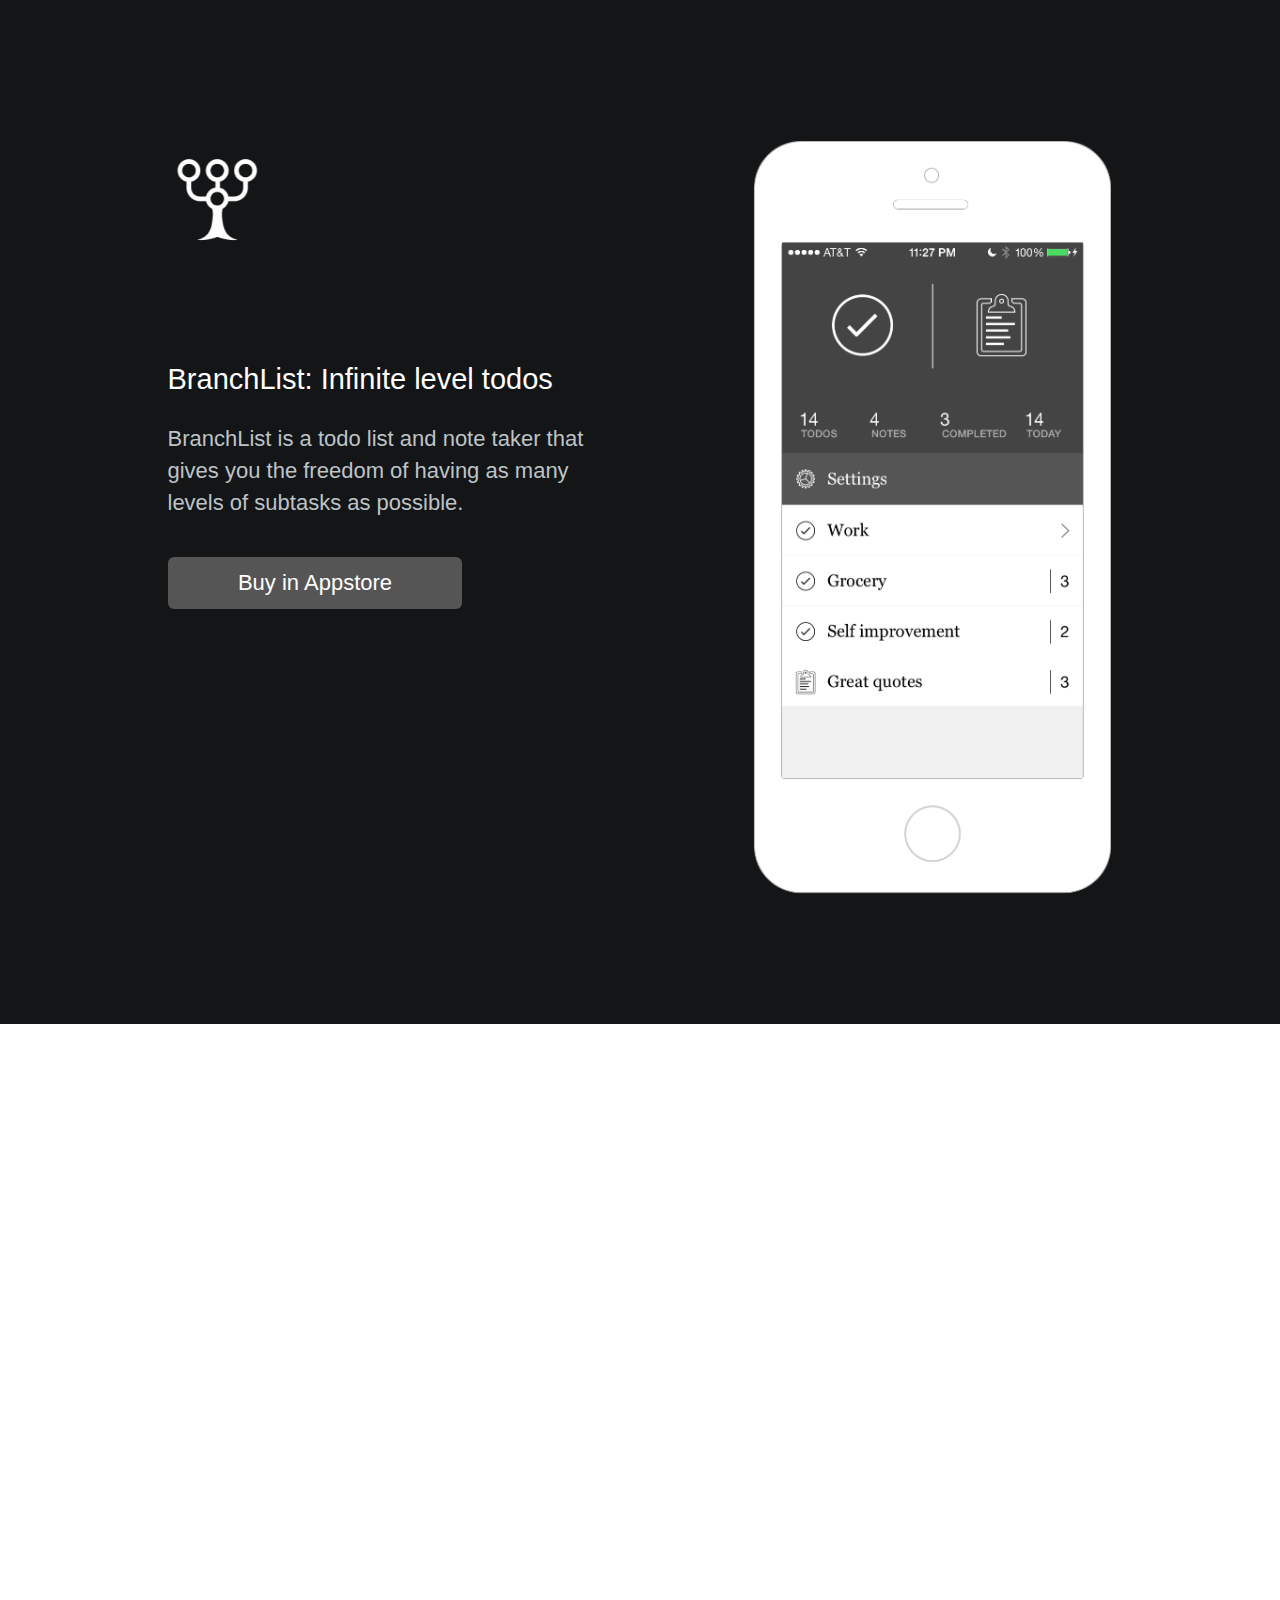
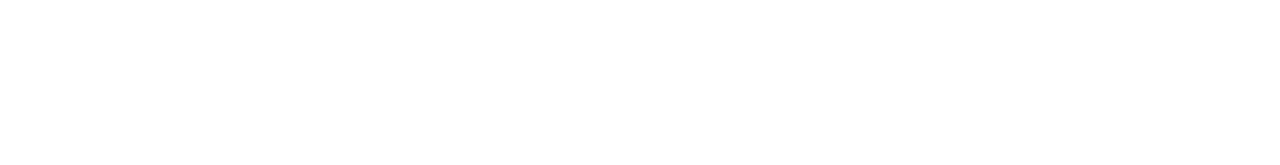
==== commit decb24ee: "instructions" ====
--- a/index.html
+++ b/index.html
@@ -57,8 +57,7 @@
           <div class="row features">
             <div class="col-sm-3 box-1">
               <div class="description-top">
-                <h6>Easy to use</h6>
-To get started, you select the desired sample and base the entire website on it.
+                <h6>Click on the right side of any task or list to go down another level; The number indicate # of subtasks</h6>
                 <img src="common-files/img/content/arrow-tl@2x.png" width="61" height="97" alt="">
               </div>
               <div class="img">
@@ -68,8 +67,7 @@
             </div>
             <div class="col-sm-3 box-2">
               <div class="description-top">
-                <h6>Easy to use</h6>
-To get started, you select the desired sample and base the entire website on it.
+                <h6>Go down as many levels as you like</h6>
                 <img src="common-files/img/content/arrow-tl@2x.png" width="61" height="97" alt="">
               </div>
               <div class="img">
@@ -79,8 +77,7 @@
             </div>
             <div class="col-sm-3 box-3">
               <div class="description-top">
-                <h6>Easy to use</h6>
-To get started, you select the desired sample and base the entire website on it.
+                <h6>Intuitive ui allowing you to pull down and pinch apart to create, and swipe to complete or delete</h6>
                 <img src="common-files/img/content/arrow-tr@2x.png" width="61" height="97" alt="">
               </div>
               <div class="img">
@@ -90,8 +87,7 @@
             </div>
             <div class="col-sm-3 box-4">
               <div class="description-top">
-                <h6>Quick Navigation</h6>
-Without iconic symbolsreally finish your work - for clearly understand.
+                <h6>Sync the data on any of your personal cloud accounts!</h6>
                 <img src="common-files/img/content/arrow-tr@2x.png" width="61" height="97" alt="">
               </div>
               <div class="img">
--- a/css/edit.css
+++ b/css/edit.css
@@ -13,3 +13,8 @@
 
 .content-30 .features h6 { color: #111 }
 
+.content-30 {
+	position: relative;
+	padding-top: 50px;
+	padding-bottom: 0px;
+}
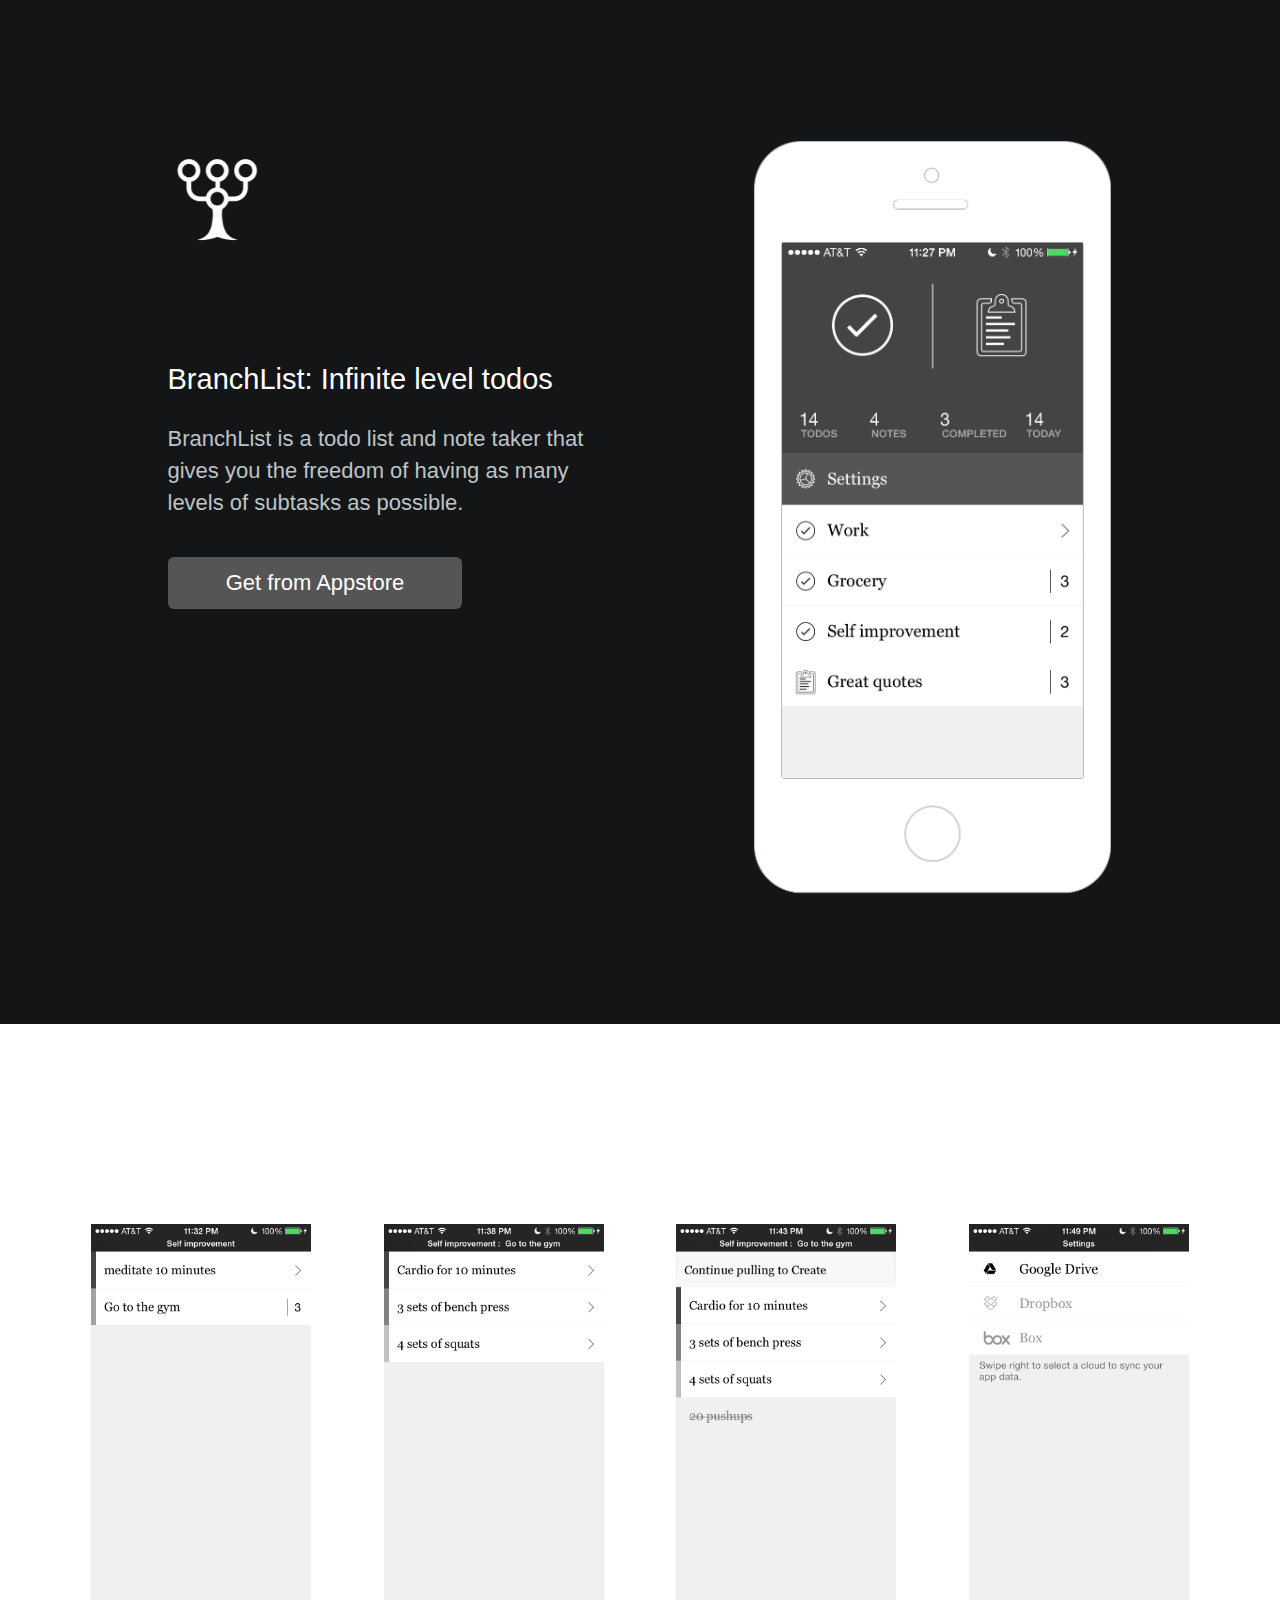
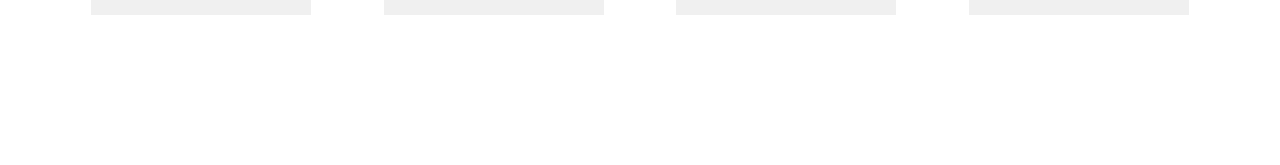
==== commit e9357bb6: "remove the opacity stuff" ====
--- a/index.html
+++ b/index.html
@@ -39,7 +39,7 @@
                                 <p class="lead">BranchList is a todo list and note taker that gives you the freedom of having as many levels of subtasks as possible.</p> <br>
                                 <div class="row">
                                     <div class="col-md-8">
-                                        <a class="btn btn-danger btn-huge" href="#">Buy in Appstore</a>
+                                        <a class="btn btn-danger btn-huge" href="#">Get from Appstore</a>
                                     </div>
                                 </div>
                             </div>
@@ -109,7 +109,7 @@
         <script src="common-files/js/jquery.scrollTo-1.4.3.1-min.js"></script>
         <script src="common-files/js/jquery.parallax.min.js"></script>
         <script src="common-files/js/startup-kit.js"></script>
-        <script src="js/script.js"></script>
+        <!-- <script src="js/script.js"></script> -->
 
     </body>
 </html>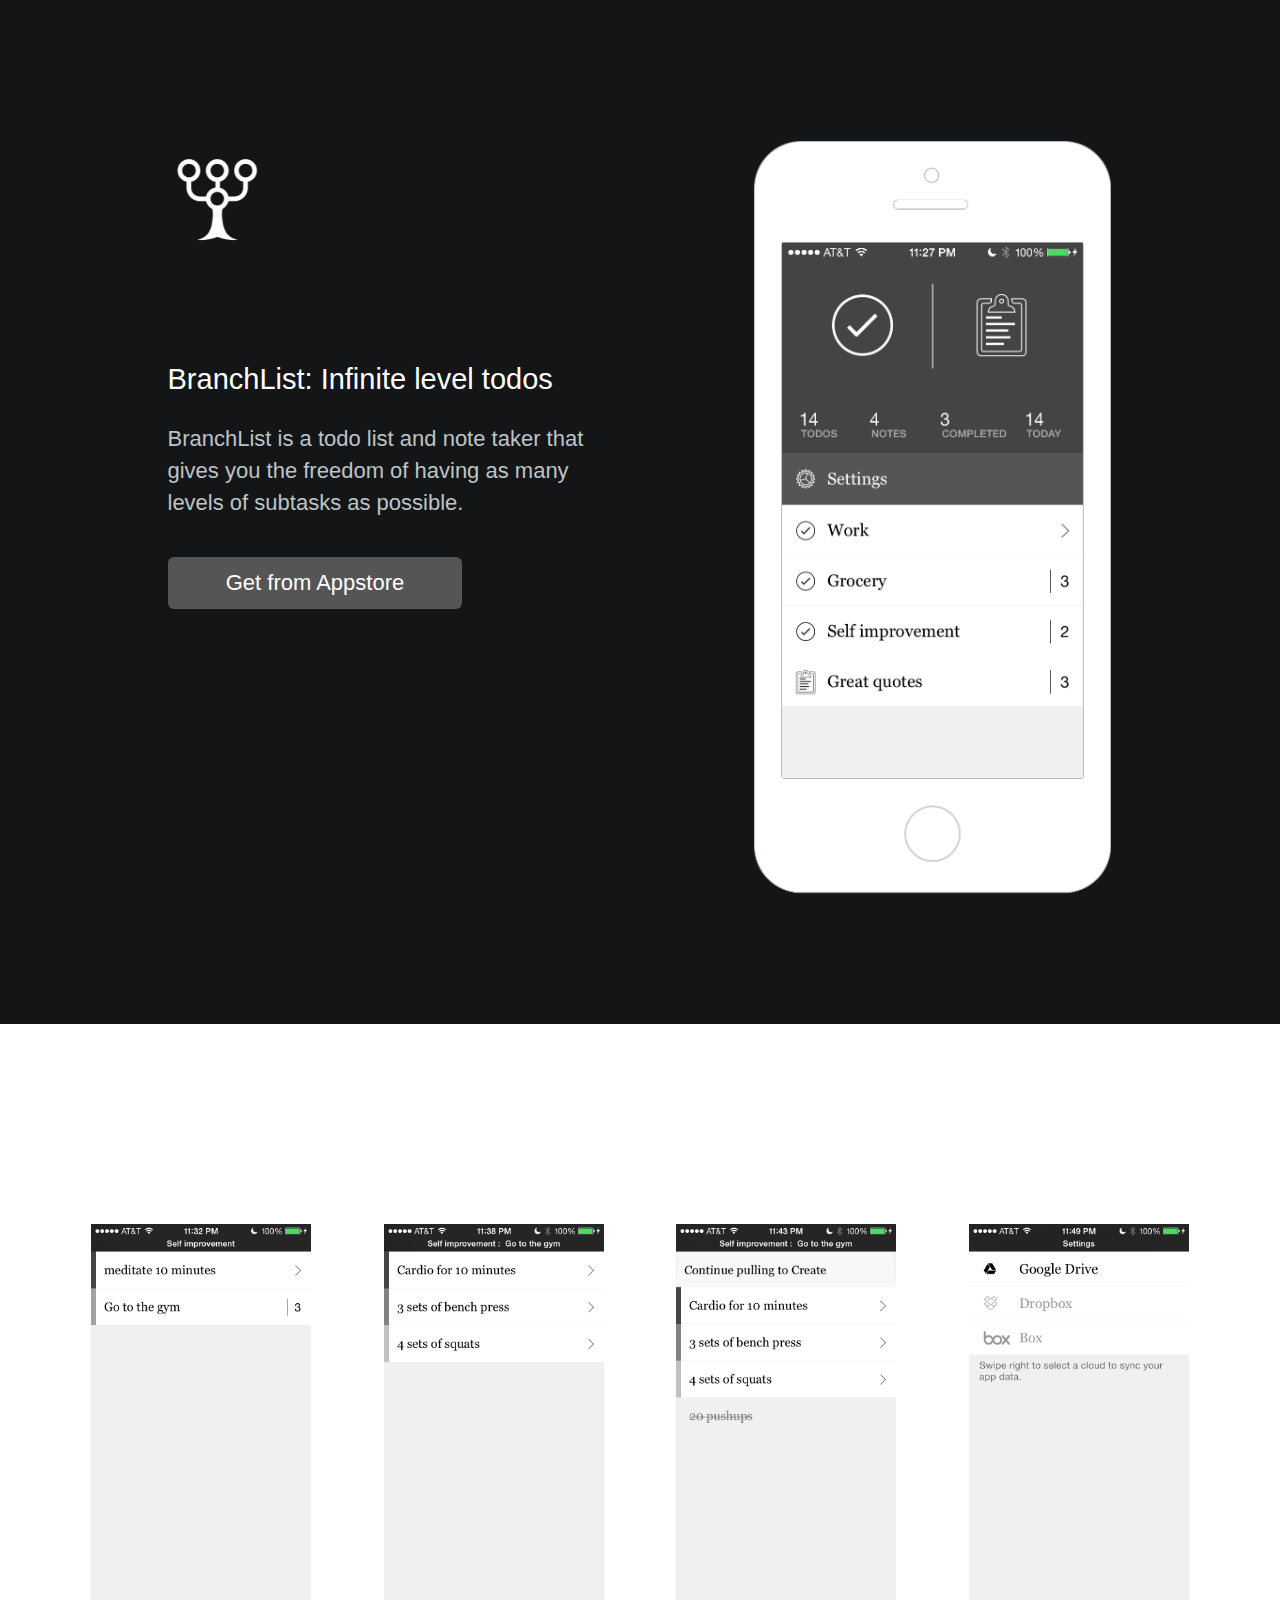
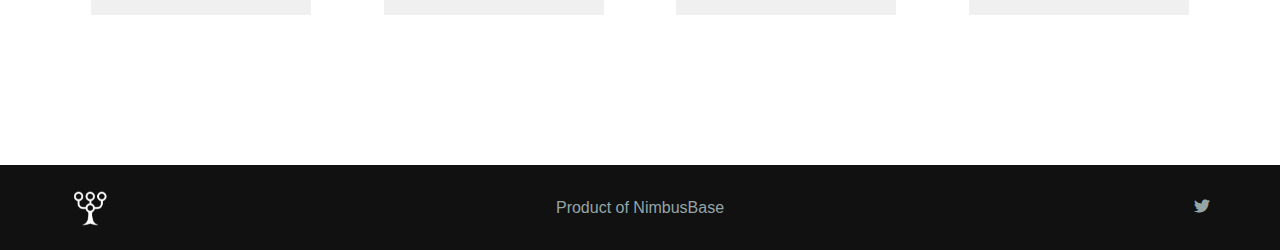
==== commit 4f25feeb: "fixed the styles for footer" ====
--- a/index.html
+++ b/index.html
@@ -100,6 +100,34 @@
       </section>
 
 
+	<footer class="footer-14">
+        <div class="container">
+          <a class="brand" href="#">
+            <img src="img/iOS7_icon_grid@2x.png" width="41" height="41" alt="" style="position: relative; top: -7px;">
+          </a>
+          <nav>
+            <ul>
+              <li class="active"><a target="_blank" href="http://nimbusbase.com">Product of NimbusBase</a>
+              </li>
+            </ul>
+          </nav>
+          <div class="social-btns">
+            <a href="https://twitter.com/nimbusbase">
+              <div class="fui-twitter"></div>
+              <div class="fui-twitter"></div>
+            </a>
+            <!--<a href="#">
+              <div class="fui-facebook"></div>
+              <div class="fui-facebook"></div>
+            </a>
+            <a href="#">
+              <div class="fui-vimeo"></div>
+              <div class="fui-vimeo"></div>
+            </a> -->
+          </div>
+        </div>
+      </footer>
+
         </div>
 
         <!-- Placed at the end of the document so the pages load faster -->
--- a/css/style.css
+++ b/css/style.css
@@ -6334,3 +6334,2275 @@
   border-color: #3498db !important;
 }
 
+.dropdown-arrow-inverse {
+  border-bottom-color: #34495e !important;
+  border-top-color: #34495e !important;
+}
+/* styles from flat-ui-free2.0.0-fix.less files */
+body {
+  color: #34495e;
+  font-family: "Helvetica Neue", Helvetica, Arial, sans-serif;
+  font-size: 14px;
+  line-height: 1.231;
+}
+input,
+button,
+select,
+textarea {
+  font-family: "Helvetica Neue", Helvetica, Arial, sans-serif;
+  font-size: 14px;
+}
+a {
+  color: #16a085;
+  text-decoration: none;
+  -webkit-transition: 0.25s;
+  -moz-transition: 0.25s;
+  -o-transition: 0.25s;
+  transition: 0.25s;
+}
+a:hover {
+  color: #1abc9c;
+  text-decoration: none;
+}
+h1,
+.h1 {
+  font-size: 48px /* 64px */;
+}
+h2,
+.h2 {
+  font-size: 41px /* 52px */;
+}
+h3,
+.h3 {
+  font-size: 32px /* 40px */;
+}
+h4,
+.h4 {
+  font-size: 23px /* 29px */;
+}
+h5,
+.h5 {
+  font-size: 21px /* 28px */;
+}
+h6,
+.h6 {
+  font-size: 19px /* 24px */;
+}
+h1,
+.h1,
+h2,
+.h2,
+h3,
+.h3,
+h4,
+.h4,
+h5,
+.h5,
+h6,
+.h6 {
+  line-height: 1.2em;
+}
+h1 {
+  font-weight: 700;
+}
+h2 {
+  font-weight: 700;
+  margin-bottom: 2px;
+}
+h3 {
+  font-weight: 700;
+  margin-bottom: 4px;
+  margin-top: 2px;
+}
+h4 {
+  font-weight: 500;
+  margin-top: 4px;
+}
+h5 {
+  font-weight: 500;
+}
+h6 {
+  font-weight: normal;
+}
+p {
+  font-size: 18.004px;
+  /* 18px */
+
+  line-height: 1.722169;
+  /* 31px */
+
+}
+.lead {
+  font-size: 28px;
+  /* 28px */
+
+  line-height: 1.4642745000000001;
+  /* 41px */
+
+  font-weight: 300;
+  margin-bottom: 20px;
+}
+small {
+  font-size: 84%;
+  /* 15px */
+
+  line-height: 2.050846;
+  /* 31px */
+
+}
+blockquote {
+  position: relative;
+  border-left: none;
+  padding-left: 19px;
+}
+blockquote p {
+  font-size: 20.006px;
+  line-height: 1.549829;
+  font-weight: normal;
+  margin-bottom: .4em;
+}
+blockquote small {
+  font-size: 18.004px;
+  line-height: 1.722169;
+  font-style: italic;
+  color: #34495e;
+}
+blockquote small:before {
+  content: "";
+}
+blockquote:before {
+  position: absolute;
+  left: 0;
+  width: 3px;
+  height: 100%;
+  top: 0;
+  bottom: 0;
+  background-color: #ebedee;
+  content: "";
+  -webkit-border-radius: 2px;
+  -moz-border-radius: 2px;
+  border-radius: 2px;
+}
+.img-rounded {
+  -webkit-border-radius: 5px;
+  -moz-border-radius: 5px;
+  border-radius: 5px;
+}
+.img-comment {
+  font-size: 14.994px;
+  line-height: 1.231;
+  font-style: italic;
+  margin: 24px 0;
+}
+.text-primary {
+  color: #1abc9c;
+}
+a.text-primary:hover,
+a.text-primary:focus {
+  color: #15967d;
+}
+.text-success {
+  color: #2ecc71;
+}
+a.text-success:hover,
+a.text-success:focus {
+  color: #25a35a;
+}
+.text-danger {
+  color: #e74c3c;
+}
+a.text-danger:hover,
+a.text-danger:focus {
+  color: #b93d30;
+}
+.text-warning {
+  color: #f1c40f;
+}
+a.text-warning:hover,
+a.text-warning:focus {
+  color: #c19d0c;
+}
+.text-info {
+  color: #3498db;
+}
+a.text-info:hover,
+a.text-info:focus {
+  color: #2a7aaf;
+}
+.text-inverse {
+  color: #ffffff;
+}
+a.text-inverse:hover,
+a.text-inverse:focus {
+  color: #cccccc;
+}
+.muted {
+  color: #bdc3c7;
+}
+a.muted:hover,
+a.muted:focus {
+  color: #979c9f;
+}
+footer {
+  background-color: transparent;
+}
+.input-append input {
+  -webkit-border-radius: 6px 0 0 6px;
+  -moz-border-radius: 6px 0 0 6px;
+  border-radius: 6px 0 0 6px;
+}
+.bg-white {
+  background-color: #ffffff;
+}
+.bg-black {
+  background-color: #000000;
+}
+.bg-turquoise {
+  background-color: #1abc9c;
+}
+.bg-green-sea {
+  background-color: #16a085;
+}
+.bg-emerland {
+  background-color: #2ecc71;
+}
+.bg-nephritis {
+  background-color: #27ae60;
+}
+.bg-peter-river {
+  background-color: #3498db;
+}
+.bg-belize-hole {
+  background-color: #2980b9;
+}
+.bg-amethyst {
+  background-color: #9b59b6;
+}
+.bg-wisteria {
+  background-color: #8e44ad;
+}
+.bg-wet-asphalt {
+  background-color: #34495e;
+}
+.bg-midnight-blue {
+  background-color: #2c3e50;
+}
+.bg-sun-flower {
+  background-color: #f1c40f;
+}
+.bg-orange {
+  background-color: #f39c12;
+}
+.bg-carrot {
+  background-color: #e67e22;
+}
+.bg-pumpkin {
+  background-color: #d35400;
+}
+.bg-alizarin {
+  background-color: #e74c3c;
+}
+.bg-pomegranate {
+  background-color: #c0392b;
+}
+.bg-clouds {
+  background-color: #ecf0f1;
+}
+.bg-silver {
+  background-color: #bdc3c7;
+}
+.bg-concrete {
+  background-color: #95a5a6;
+}
+.bg-asbestos {
+  background-color: #7f8c8d;
+}
+.bg-base {
+  background-color: #34495e;
+}
+.bg-firm {
+  background-color: #1abc9c;
+}
+.bg-success {
+  background-color: #2ecc71;
+}
+.bg-danger {
+  background-color: #e74c3c;
+}
+.bg-warning {
+  background-color: #f1c40f;
+}
+.bg-info {
+  background-color: #3498db;
+}
+.bordered {
+  border-style: solid;
+}
+.bordered.bg-turquoise {
+  border-color: #16a085;
+}
+.bordered.bg-emerland {
+  border-color: #27ae60;
+}
+.bordered.bg-peter-river {
+  border-color: #2980b9;
+}
+.bordered.bg-amethyst {
+  border-color: #8e44ad;
+}
+.bordered.bg-wet-asphalt {
+  border-color: #2c3e50;
+}
+.bordered.bg-sun-flower {
+  border-color: #f39c12;
+}
+.bordered.bg-carrot {
+  border-color: #d35400;
+}
+.bordered.bg-alizarin {
+  border-color: #c0392b;
+}
+.bordered.bg-clouds {
+  border-color: #bdc3c7;
+}
+.bordered.bg-concrete {
+  border-color: #7f8c8d;
+}
+body {
+  overflow-x: hidden;
+  color: #7f8c8d;
+  line-height: 1.29;
+}
+@media (max-width: 767px) {
+  body {
+    padding-right: 0;
+    padding-left: 0;
+  }
+}
+li {
+  line-height: 20px;
+}
+.btn {
+  -webkit-border-radius: 6px;
+  -moz-border-radius: 6px;
+  border-radius: 6px;
+  line-height: 22px;
+  -webkit-transition: 0.25s;
+  -moz-transition: 0.25s;
+  -o-transition: 0.25s;
+  transition: 0.25s;
+}
+.btn.btn-large {
+  font-size: 17px;
+  padding: 12px 18px;
+}
+.btn > [class^="fui-"] {
+  margin-left: 4px;
+  margin-right: 4px;
+  line-height: inherit;
+  display: inline-block;
+  vertical-align: top;
+}
+.input-group-btn .btn {
+  background: #bdc3c7;
+  line-height: 9px 12px 10px;
+  line-height: 22px;
+  border: 0;
+  margin: 0;
+  color: #fff;
+  margin-left: 0 !important;
+  padding-left: 10px;
+  padding-right: 12px;
+}
+.input-group-btn .btn:hover {
+  background: #cacfd2;
+}
+textarea,
+input[type="text"],
+input[type="password"],
+input[type="datetime"],
+input[type="datetime-local"],
+input[type="date"],
+input[type="month"],
+input[type="time"],
+input[type="week"],
+input[type="number"],
+input[type="email"],
+input[type="url"],
+input[type="search"],
+input[type="tel"],
+input[type="color"],
+.uneditable-input {
+  outline: none;
+}
+.form-group {
+  margin-bottom: 10px;
+}
+label {
+  line-height: 20px;
+}
+.carousel {
+  line-height: 1;
+}
+.hero-unit h1 {
+  margin-bottom: 0;
+  font-size: 60px;
+  line-height: 1;
+  letter-spacing: -1px;
+  color: inherit;
+}
+h4,
+h5,
+h6 {
+  margin-top: 10px;
+  margin-bottom: 10px;
+}
+p {
+  margin-bottom: 10px;
+}
+.page-wrapper {
+  position: relative;
+  z-index: 2;
+  background: #fff;
+}
+.header-background {
+  position: absolute;
+  top: 0;
+  left: 0;
+  right: 0;
+  bottom: 0;
+}
+.page-wrapper,
+.header-antiflicker,
+body > header .header-background {
+  -webkit-transform: translate3d(0, 0, 0);
+  -moz-transform: translate3d(0, 0, 0);
+  -ms-transform: translate3d(0, 0, 0);
+  -o-transform: translate3d(0, 0, 0);
+  transform: translate3d(0, 0, 0);
+  -webkit-transition: all 0.33s cubic-bezier(0.694, 0.0482, 0.335, 1);
+  -moz-transition: all 0.33s cubic-bezier(0.694, 0.0482, 0.335, 1);
+  -o-transition: all 0.33s cubic-bezier(0.694, 0.0482, 0.335, 1);
+  -ms-transition: all 0.33s cubic-bezier(0.694, 0.0482, 0.335, 1);
+  transition: all 0.33s cubic-bezier(0.694, 0.0482, 0.335, 1);
+}
+.nav-visible .page-wrapper,
+.nav-visible .navbar.navbar-fixed-top,
+.nav-visible .header-antiflicker,
+.nav-visible body > header .header-background {
+  -webkit-transform: translate3d(-230px, 0, 0);
+  -moz-transform: translate3d(-230px, 0, 0);
+  -ms-transform: translate3d(-230px, 0, 0);
+  -o-transform: translate3d(-230px, 0, 0);
+  transform: translate3d(-230px, 0, 0);
+}
+.no-csstransitions .page-wrapper,
+.no-csstransitions .header-antiflicker {
+  left: 0;
+}
+.no-csstransitions.nav-visible .page-wrapper,
+.no-csstransitions.nav-visible .navbar.navbar-fixed-top,
+.no-csstransitions.nav-visible .header-antiflicker {
+  left: -230px !important;
+  right: auto;
+}
+.carousel-indicators {
+  width: 100%;
+}
+[class^="fui-"] {
+  display: inline-block;
+  vertical-align: middle;
+}
+body > section,
+header,
+footer {
+  position: relative;
+  -webkit-box-sizing: border-box;
+  -moz-box-sizing: border-box;
+  box-sizing: border-box;
+}
+@media (max-width: 767px) {
+  body > section,
+  header,
+  footer {
+    padding-right: 5px;
+    padding-left: 5px;
+  }
+}
+img {
+  width: auto\9;
+  height: auto;
+  max-width: 100%;
+  vertical-align: middle;
+  border: 0;
+  -ms-interpolation-mode: bicubic;
+}
+h1,
+.h1,
+h2,
+.h2,
+h3,
+.h3,
+h4,
+.h4,
+h5,
+.h5,
+h6,
+.h6 {
+  font-family: "Helvetica Neue", Helvetica, Arial, sans-serif;
+  color: #2c3e50;
+}
+h1 {
+  font-weight: normal;
+}
+h3 {
+  font-weight: normal;
+}
+img {
+  -webkit-backface-visibility: hidden;
+}
+textarea,
+input[type="text"],
+input[type="password"],
+input[type="datetime"],
+input[type="datetime-local"],
+input[type="date"],
+input[type="month"],
+input[type="time"],
+input[type="week"],
+input[type="number"],
+input[type="email"],
+input[type="url"],
+input[type="search"],
+input[type="tel"],
+input[type="color"],
+.uneditable-input {
+  font-family: "Helvetica Neue", Helvetica, Arial, sans-serif;
+  font-size: 16px;
+  font-weight: normal;
+  color: #7f8c8d;
+}
+a:hover,
+button:hover,
+a:focus,
+button:focus,
+a:active,
+button:active {
+  outline: none;
+}
+.delimiter {
+  margin-top: 200px;
+}
+.delimiter.line {
+  margin-top: 150px;
+  margin-bottom: 150px;
+  border-top: 2px solid #ebedee;
+}
+header {
+  padding-top: 100px;
+  padding-bottom: 70px;
+  z-index: 100;
+}
+header .brand {
+  font-size: 25px;
+  font-weight: normal;
+  color: #34495e;
+  font-family: "Helvetica Neue", Helvetica, Arial, sans-serif;
+  font-weight: 800;
+  letter-spacing: -1px;
+  color: #2c3e50;
+}
+header .brand img:first-child {
+  float: left;
+  margin: -10px 15px 0 0;
+}
+section * {
+  z-index: 2;
+}
+.background {
+  position: absolute;
+  left: 0;
+  top: 0;
+  right: 0;
+  bottom: 0;
+  z-index: 1;
+  background: 50% 50% no-repeat;
+  -webkit-background-size: cover;
+  -moz-background-size: cover;
+  -o-background-size: cover;
+  background-size: cover;
+  opacity: 20;
+  filter: alpha(opacity=2000);
+  opacity: 0.2;
+  filter: alpha(opacity=20);
+}
+@media (max-width: 768px) {
+  .background {
+    -webkit-background-size: auto 200%;
+    -moz-background-size: auto 200%;
+    -o-background-size: auto 200%;
+    background-size: auto 200%;
+  }
+}
+.container {
+  position: relative;
+  z-index: 2;
+}
+@media (max-width: 767px) {
+  header {
+    -webkit-box-sizing: border-box;
+    -moz-box-sizing: border-box;
+    box-sizing: border-box;
+  }
+}
+/**
+ * Footer 1 stylesheet  
+ * */
+.footer-1 {
+  padding-top: 85px;
+  padding-bottom: 85px;
+  font-size: 14px;
+  color: #bdc3c7;
+}
+.footer-1 .lead {
+  margin-bottom: 15px;
+  margin-top: -10px;
+  font-size: 22px;
+  font-weight: normal;
+  color: #ffffff;
+  font-weight: 300;
+  letter-spacing: -1px;
+}
+.footer-1 .lead b {
+  font-weight: 500;
+}
+.footer-1 .social-btns {
+  margin-top: 15px;
+}
+@media (max-width: 991px) {
+  .footer-1 .social-btns {
+    margin-bottom: 25px;
+  }
+}
+.footer-1 .btn.btn-danger {
+  background-color: #c0392b;
+}
+.footer-1 .btn.btn-danger:hover,
+.footer-1 .btn.btn-danger:focus {
+  background-color: #cd6155;
+}
+.footer-1 .btn.btn-danger:active,
+.footer-1 .btn.btn-danger.active {
+  background-color: #a33025;
+}
+.footer-1 a {
+  color: #bdc3c7;
+  font-weight: normal;
+}
+.footer-1 a:hover,
+.footer-1 a:focus,
+.footer-1 a.active {
+  color: #979c9f;
+}
+.footer-1 nav h6 {
+  margin: 0 0 20px;
+  font-size: 16px;
+  font-weight: normal;
+  color: #ffffff;
+  line-height: 16px;
+  font-family: "Helvetica Neue", Helvetica, Arial, sans-serif;
+  text-transform: none;
+}
+.footer-1 nav ul {
+  list-style: none;
+  margin: 0;
+  padding: 0;
+  font-size: 16px;
+  font-weight: normal;
+  color: #bdc3c7;
+}
+.footer-1 nav ul li {
+  margin-bottom: 5px;
+}
+.footer-1 .buy-btn {
+  text-align: center;
+}
+.footer-1 .buy-btn a.btn {
+  font-size: 15px;
+  font-weight: normal;
+  color: #ffffff;
+}
+.footer-1 .buy-btn .btn {
+  margin-bottom: 17px;
+}
+.footer-1 .additional-links {
+  border-top: 1px solid #374859;
+  padding-top: 17px;
+  font-size: 14px;
+  font-weight: normal;
+  color: #95a5a6;
+}
+@media (max-width: 767px) {
+  .footer-1 .additional-links {
+    margin-top: 17px;
+    margin-bottom: 0;
+  }
+}
+.footer-1 .additional-links a {
+  margin-right: 10px;
+  color: #95a5a6;
+}
+.footer-1 .additional-links a:hover,
+.footer-1 .additional-links a:focus,
+.footer-1 .additional-links a.active {
+  color: #778485;
+}
+@media (max-width: 767px) {
+  .footer-1 .col-sm-6 {
+    margin-bottom: 20px;
+  }
+  .footer-1 nav .col-sm-2,
+  .footer-1 .buy-btn {
+    float: left;
+    width: 30%;
+    margin-left: 5%;
+  }
+  .footer-1 nav .col-sm-2:first-child {
+    margin-left: 0;
+  }
+}
+@media (max-width: 480px) {
+  .footer-1 {
+    padding-top: 35px;
+    padding-bottom: 35px;
+  }
+  .footer-1 .buy-btn {
+    float: none;
+    clear: both;
+    width: auto;
+    padding-top: 15px;
+    margin: 0;
+  }
+  .footer-1 .buy-btn .btn {
+    margin: 0 0 10px;
+  }
+  .footer-1 nav .col-sm-2 {
+    width: 47%;
+    margin-left: 6%;
+  }
+}
+/**
+ * Footer 2 stylesheet  
+ * */
+.footer-2 {
+  padding-top: 20px;
+  padding-bottom: 20px;
+  color: #bdc3c7;
+  line-height: 25px;
+}
+.footer-2 a {
+  color: #bdc3c7;
+  font-weight: normal;
+}
+.footer-2 a:hover,
+.footer-2 a:focus,
+.footer-2 a.active {
+  color: #979c9f;
+}
+.footer-2 nav ul {
+  list-style: none;
+  margin: 0;
+  padding: 0;
+  font-size: 16px;
+  font-weight: normal;
+  color: #bdc3c7;
+}
+.footer-2 nav ul li {
+  float: left;
+  margin-left: 25px;
+  line-height: 25px;
+}
+.footer-2 nav ul li:first-child {
+  margin-left: 0;
+}
+.footer-2 .social-btns {
+  white-space: nowrap;
+}
+.footer-2 .social-btns > * {
+  display: inline-block;
+  vertical-align: top;
+  margin-left: 15px;
+  font-size: 20px;
+  font-weight: normal;
+  color: #979c9f;
+  width: 20px;
+  height: 25px;
+  overflow: hidden;
+  text-align: center;
+}
+.footer-2 .social-btns > *:first-child {
+  margin-left: 0;
+}
+.footer-2 .social-btns > * > * {
+  display: block;
+  position: relative;
+  top: 0;
+  -webkit-transition: 0.25s top;
+  -moz-transition: 0.25s top;
+  -o-transition: 0.25s top;
+  transition: 0.25s top;
+}
+.footer-2 .social-btns > * > *:first-child {
+  color: #bdc3c7;
+}
+.footer-2 .social-btns > *:hover > * {
+  top: -100%;
+}
+.footer-2 .additional-links {
+  font-size: 12px;
+  font-weight: normal;
+  color: #bdc3c7;
+  text-align: center;
+}
+@media (max-width: 991px) {
+  .footer-2 .additional-links {
+    clear: both;
+    text-align: left;
+  }
+}
+.footer-2 .additional-links a {
+  text-decoration: underline;
+}
+@media (max-width: 480px) {
+  .footer-2 {
+    padding-top: 28px;
+    padding-bottom: 28px;
+  }
+  .footer-2 > .container > * {
+    float: none !important;
+    *zoom: 1;
+  }
+  .footer-2 > .container > *:before,
+  .footer-2 > .container > *:after {
+    content: " ";
+    /* 1 */
+  
+    display: table;
+    /* 2 */
+  
+  }
+  .footer-2 > .container > *:after {
+    clear: both;
+  }
+  .footer-2 > .container > *:before,
+  .footer-2 > .container > *:after {
+    display: table;
+    content: "";
+    line-height: 0;
+  }
+  .footer-2 > .container > *:after {
+    clear: both;
+  }
+  .footer-2 nav ul li {
+    float: none;
+    margin: 18px 0 0;
+  }
+  .footer-2 nav ul li:first-child {
+    margin-top: 0;
+  }
+  .footer-2 .social-btns {
+    margin: 25px 0 10px;
+  }
+}
+/**
+ * Footer 3 stylesheet  
+ * */
+.footer-3 {
+  font-size: 14px;
+  padding-top: 65px;
+  padding-bottom: 65px;
+  background: #2c3e50;
+  color: #bdc3c7;
+}
+.footer-3.v-center,
+.footer-3 .v-center {
+  display: table;
+  width: 100%;
+}
+.footer-3.v-center > div,
+.footer-3 .v-center > div {
+  display: table-cell;
+  vertical-align: middle;
+  margin-top: 0;
+  margin-bottom: 0;
+  float: none;
+}
+@media (min-width: 768px) {
+  .footer-3.v-center.row:before,
+  .footer-3 .v-center.row:before,
+  .footer-3.v-center.row:after,
+  .footer-3 .v-center.row:after {
+    display: none;
+  }
+}
+@media (max-width: 767px) {
+  .footer-3.v-center,
+  .footer-3 .v-center {
+    -webkit-box-sizing: border-box;
+    -moz-box-sizing: border-box;
+    box-sizing: border-box;
+    padding-left: 5px;
+    padding-right: 5px;
+  }
+  .footer-3.v-center.row,
+  .footer-3 .v-center.row {
+    display: block;
+    width: auto;
+  }
+  .footer-3.v-center.row:before,
+  .footer-3 .v-center.row:before,
+  .footer-3.v-center.row:after,
+  .footer-3 .v-center.row:after {
+    display: none;
+  }
+  .footer-3.v-center.row > *,
+  .footer-3 .v-center.row > * {
+    display: block;
+    vertical-align: baseline;
+  }
+}
+.footer-3 .row.v-center {
+  padding-left: 0;
+  padding-right: 0;
+}
+.footer-3 a {
+  color: #ffffff;
+  font-weight: normal;
+}
+.footer-3 a:hover,
+.footer-3 a:focus,
+.footer-3 a.active {
+  color: #bdc3c7;
+}
+.footer-3 h1,
+.footer-3 .h1,
+.footer-3 h2,
+.footer-3 .h2,
+.footer-3 h3,
+.footer-3 .h3,
+.footer-3 h4,
+.footer-3 .h4,
+.footer-3 h5,
+.footer-3 .h5,
+.footer-3 h6,
+.footer-3 .h6 {
+  color: white;
+}
+.footer-3 .brand {
+  font-size: 25px;
+  font-weight: normal;
+  color: #ffffff;
+  font-family: "Helvetica Neue", Helvetica, Arial, sans-serif;
+  font-weight: 500;
+}
+.footer-3 .additional-links a {
+  color: #bdc3c7;
+  text-decoration: underline;
+}
+.footer-3 .additional-links a:hover,
+.footer-3 .additional-links a:focus,
+.footer-3 .additional-links a.active {
+  color: #ffffff;
+}
+.footer-3 h6 {
+  margin: 0 0 10px;
+  font-size: 16px;
+  font-weight: normal;
+  color: #ffffff;
+  font-weight: 300;
+  text-transform: none;
+}
+.footer-3 .address {
+  line-height: 1.6;
+}
+@media (max-width: 767px) {
+  .footer-3 .row > [class*="col-sm-"] {
+    margin-top: 30px;
+  }
+  .footer-3 .row > [class*="col-sm-"]:first-child {
+    margin-top: 0;
+  }
+}
+/**
+ * Footer 4 stylesheet  
+ * */
+.footer-4 {
+  padding-top: 20px;
+  padding-bottom: 20px;
+  color: white;
+  text-align: center;
+}
+.footer-4 .brand {
+  font-size: 20px;
+  font-weight: normal;
+  font-weight: 500;
+  font-family: "Helvetica Neue", Helvetica, Arial, sans-serif;
+  color: #ffffff;
+}
+.footer-4 .brand:hover,
+.footer-4 .brand:focus,
+.footer-4 .brand.active {
+  color: #1abc9c;
+}
+/**
+ * Footer 5 stylesheet  
+ * */
+.footer-5 {
+  padding-top: 100px;
+  padding-bottom: 100px;
+  text-align: center;
+}
+.footer-5 .brand {
+  display: inline-block;
+  margin-bottom: 25px;
+}
+.footer-5 .text {
+  font-size: 14px;
+  font-weight: normal;
+  color: rgba(255, 255, 255, 0.8);
+  margin: 0 80px;
+  line-height: 1.45;
+}
+.footer-5 .btn {
+  margin-top: 30px;
+  background-color: #ebedee;
+  color: #7f8c8d;
+  font-size: 13px;
+  line-height: 20px;
+  padding: 6px 13px 8px;
+}
+.footer-5 .btn:hover,
+.footer-5 .btn:focus {
+  background-color: #eff1f1;
+}
+.footer-5 .btn:active,
+.footer-5 .btn.active {
+  background-color: #c8c9ca;
+}
+.footer-5 .btn [class^="fui-"] {
+  font-size: 16px;
+  font-weight: normal;
+  color: #3498db;
+}
+@media (max-width: 991px) {
+  .footer-5 .text {
+    margin: 0;
+  }
+}
+/**
+ * Footer 6 stylesheet  
+ * */
+.footer-6 {
+  padding-top: 110px;
+  padding-bottom: 110px;
+  color: #7f8c8d;
+}
+.footer-6 a {
+  font-weight: normal;
+}
+@media (max-width: 480px) {
+  .footer-6 {
+    padding-top: 35px;
+    padding-bottom: 35px;
+  }
+}
+.footer-6 .brand {
+  display: inline-block;
+  margin-bottom: 12px;
+  font-size: 25px;
+  font-weight: normal;
+  color: #34495e;
+  font-family: "Helvetica Neue", Helvetica, Arial, sans-serif;
+  font-weight: 500;
+  line-height: 18px;
+}
+.footer-6 .brand:hover,
+.footer-6 .brand:focus {
+  color: #1abc9c;
+}
+.footer-6 h6 {
+  margin: 0 0 20px;
+  font-size: 18px;
+  font-weight: normal;
+  color: #34495e;
+  font-family: "Helvetica Neue", Helvetica, Arial, sans-serif;
+  text-transform: none;
+}
+@media (max-width: 767px) {
+  .footer-6 h6 {
+    margin: 0 0 5px;
+  }
+}
+.footer-6 nav ul {
+  list-style: none;
+  margin: 0;
+  padding: 0;
+  font-size: 16px;
+  font-weight: normal;
+  color: inherit;
+}
+.footer-6 nav ul li {
+  margin-bottom: 8px;
+}
+.footer-6 nav ul li a {
+  color: #7f8c8d;
+}
+.footer-6 nav ul li a:hover,
+.footer-6 nav ul li a:focus {
+  color: #1abc9c;
+}
+@media (max-width: 480px) {
+  .footer-6 nav h6 {
+    margin: 0 0 12px;
+  }
+}
+@media (max-width: 767px) {
+  .footer-6 nav {
+    *zoom: 1;
+  }
+  .footer-6 nav:before,
+  .footer-6 nav:after {
+    content: " ";
+    /* 1 */
+  
+    display: table;
+    /* 2 */
+  
+  }
+  .footer-6 nav:after {
+    clear: both;
+  }
+  .footer-6 nav:before,
+  .footer-6 nav:after {
+    display: table;
+    content: "";
+    line-height: 0;
+  }
+  .footer-6 nav:after {
+    clear: both;
+  }
+  .footer-6 nav .col-sm-2 {
+    float: left;
+    width: 30%;
+    margin-left: 5%;
+  }
+  .footer-6 nav .col-sm-2:first-child {
+    margin-left: 0;
+  }
+}
+@media (max-width: 480px) {
+  .footer-6 nav {
+    margin-bottom: 20px;
+  }
+}
+.footer-6 .input-group {
+  margin-bottom: 20px;
+}
+.footer-6 .input-group input[type="text"] {
+  width: 167px;
+  -webkit-transition: background-color 0.25s, border-color 0.25s;
+  -moz-transition: background-color 0.25s, border-color 0.25s;
+  -o-transition: background-color 0.25s, border-color 0.25s;
+  transition: background-color 0.25s, border-color 0.25s;
+}
+@media (min-width: 1200px) {
+  .footer-6 .input-group input[type="text"] {
+    width: 217px;
+  }
+}
+@media (min-width: 768px) and (max-width: 991px) {
+  .footer-6 .input-group input[type="text"] {
+    width: 112px;
+  }
+}
+@media (max-width: 767px) {
+  .footer-6 .input-group input[type="text"] {
+    width: 100%;
+  }
+}
+.footer-6 .input-group input[type="text"]:hover {
+  border-color: #cacfd2;
+}
+.footer-6 .input-group input[type="text"]:focus {
+  border-color: #1abc9c;
+}
+.footer-6 .social-btns {
+  white-space: nowrap;
+}
+.footer-6 .social-btns > * {
+  display: inline-block;
+  margin-left: 15px;
+  font-size: 20px;
+  font-weight: normal;
+  color: #1abc9c;
+  width: 20px;
+  height: 25px;
+  overflow: hidden;
+  text-align: center;
+}
+@media (max-width: 480px) {
+  .footer-6 .social-btns > * {
+    margin-top: 15px;
+    margin-bottom: 7px;
+  }
+}
+.footer-6 .social-btns > *:first-child {
+  margin-left: 0;
+}
+.footer-6 .social-btns > * > * {
+  display: block;
+  position: relative;
+  top: 0;
+  -webkit-transition: 0.25s top;
+  -moz-transition: 0.25s top;
+  -o-transition: 0.25s top;
+  transition: 0.25s top;
+}
+.footer-6 .social-btns > * > *:first-child {
+  color: #bdc3c7;
+}
+.footer-6 .social-btns > *:hover > * {
+  top: -100%;
+}
+.footer-6 .social-btns .fui-twitter:first-child {
+  margin-top: 2px;
+}
+@media (max-width: 767px) {
+  .footer-6 [class*="col-sm-"] {
+    margin-top: 15px;
+  }
+  .footer-6 .row:first-child {
+    margin-top: -15px;
+  }
+}
+@media (max-width: 480px) {
+  .footer-6 .input-group {
+    margin-bottom: 0;
+  }
+}
+/**
+ * Footer 7 stylesheet  
+ * */
+.footer-7 {
+  padding-top: 150px;
+  padding-bottom: 110px;
+  color: #bdc3c7;
+  line-height: 25px;
+  text-align: center;
+  position: relative;
+}
+.footer-7.v-center,
+.footer-7 .v-center {
+  display: table;
+  width: 100%;
+}
+.footer-7.v-center > div,
+.footer-7 .v-center > div {
+  display: table-cell;
+  vertical-align: middle;
+  margin-top: 0;
+  margin-bottom: 0;
+  float: none;
+}
+@media (min-width: 768px) {
+  .footer-7.v-center.row:before,
+  .footer-7 .v-center.row:before,
+  .footer-7.v-center.row:after,
+  .footer-7 .v-center.row:after {
+    display: none;
+  }
+}
+@media (max-width: 767px) {
+  .footer-7.v-center,
+  .footer-7 .v-center {
+    -webkit-box-sizing: border-box;
+    -moz-box-sizing: border-box;
+    box-sizing: border-box;
+    padding-left: 5px;
+    padding-right: 5px;
+  }
+  .footer-7.v-center.row,
+  .footer-7 .v-center.row {
+    display: block;
+    width: auto;
+  }
+  .footer-7.v-center.row:before,
+  .footer-7 .v-center.row:before,
+  .footer-7.v-center.row:after,
+  .footer-7 .v-center.row:after {
+    display: none;
+  }
+  .footer-7.v-center.row > *,
+  .footer-7 .v-center.row > * {
+    display: block;
+    vertical-align: baseline;
+  }
+}
+.footer-7:before {
+  content: '';
+  position: absolute;
+  top: 110px;
+  left: 0;
+  right: 0;
+  height: 1px;
+  overflow: hidden;
+  background: #e2e4e6;
+}
+.footer-7 a {
+  color: #bdc3c7;
+  font-weight: 500;
+}
+.footer-7 a:hover,
+.footer-7 a:focus,
+.footer-7 a.active {
+  color: #a1a6a9;
+}
+.footer-7 nav {
+  font-family: "Helvetica Neue", Helvetica, Arial, sans-serif;
+}
+.footer-7 nav ul {
+  list-style: none;
+  margin: 0;
+  padding: 0;
+}
+.footer-7 nav ul li {
+  display: inline-block;
+  min-width: 100px;
+  line-height: 25px;
+  font-size: 14px;
+  font-weight: normal;
+  color: inherit;
+  font-weight: 500;
+}
+@media (max-width: 767px) {
+  .footer-7 nav ul li {
+    min-width: 70px;
+    font-size: 12px;
+    font-weight: normal;
+    color: inherit;
+    font-weight: 500;
+  }
+}
+.footer-7 nav ul li .scroll-top {
+  display: inline-block;
+  width: 55px;
+  height: 55px;
+  line-height: 55px;
+  -webkit-border-radius: 50%;
+  -moz-border-radius: 50%;
+  border-radius: 50%;
+  font-size: 16px;
+  font-weight: normal;
+  color: inherit;
+  color: #ffffff;
+  background: #bdc3c7;
+}
+.footer-7 nav ul li .scroll-top:hover,
+.footer-7 nav ul li .scroll-top:focus,
+.footer-7 nav ul li .scroll-top.active {
+  color: #ffffff;
+}
+.footer-7 nav ul li .scroll-top:hover,
+.footer-7 nav ul li .scroll-top:focus {
+  background: #a1a6a9;
+}
+.footer-7 nav ul li .scroll-top:active,
+.footer-7 nav ul li .scroll-top.active {
+  background: #84898b;
+}
+.footer-7 > .container {
+  position: relative;
+}
+.footer-7 .container > a {
+  position: absolute;
+  top: 15px;
+  left: 15px;
+}
+.footer-7 .container > a [class*="fui-"] {
+  font-size: 22px;
+}
+.footer-7 .social-btns {
+  white-space: nowrap;
+  position: absolute;
+  top: 15px;
+  right: 15px;
+}
+.footer-7 .social-btns > * {
+  display: inline-block;
+  margin-left: 15px;
+  font-size: 16px;
+  font-weight: normal;
+  color: rgba(0, 0, 0, 0.4);
+  width: 16px;
+  height: 25px;
+  overflow: hidden;
+  text-align: center;
+}
+.footer-7 .social-btns > *:first-child {
+  margin-left: 0;
+}
+.footer-7 .social-btns > * > * {
+  display: block;
+  position: relative;
+  top: 0;
+  -webkit-transition: 0.25s top;
+  -moz-transition: 0.25s top;
+  -o-transition: 0.25s top;
+  transition: 0.25s top;
+}
+.footer-7 .social-btns > * > *:first-child {
+  color: #bdc3c7;
+}
+.footer-7 .social-btns > *:hover > * {
+  top: -100%;
+}
+@media (max-width: 600px) {
+  .footer-7 .container > a,
+  .footer-7 .scroll-btn {
+    display: none;
+  }
+  .footer-7 nav ul li {
+    float: none;
+    margin: 18px 0 0;
+    display: block;
+    text-align: left;
+  }
+  .footer-7 nav ul li:first-child {
+    margin-top: 0;
+  }
+  .footer-7 .social-btns {
+    position: static;
+    text-align: left;
+    margin-top: 20px;
+    margin-bottom: -5px;
+  }
+}
+/**
+ * Footer 8 stylesheet  
+ * */
+.footer-8 {
+  padding-top: 110px;
+  padding-bottom: 110px;
+  text-align: center;
+}
+.footer-8 a {
+  color: #7f8c8d;
+  font-weight: normal;
+}
+.footer-8 a:hover,
+.footer-8 a:focus,
+.footer-8 a.active {
+  color: #1abc9c;
+}
+.footer-8 nav {
+  margin-bottom: 40px;
+}
+.footer-8 nav ul {
+  list-style: none;
+  margin: 0;
+  padding: 0;
+  font-size: 16px;
+  font-weight: normal;
+  color: #7f8c8d;
+}
+.footer-8 nav ul li {
+  display: inline-block;
+  margin-left: 30px;
+}
+.footer-8 nav ul li:first-child {
+  margin-left: 0;
+}
+.footer-8 .additional-links {
+  font-size: 12px;
+  font-weight: normal;
+  color: #7f8c8d;
+}
+.footer-8 .additional-links a {
+  text-decoration: underline;
+}
+@media (max-width: 480px) {
+  .footer-8 {
+    padding-top: 40px;
+    padding-bottom: 40px;
+    text-align: left;
+  }
+  .footer-8 nav {
+    margin-bottom: 22px;
+  }
+  .footer-8 nav ul li {
+    display: block;
+    float: none;
+    margin: 18px 0 0;
+  }
+  .footer-8 nav ul li:first-child {
+    margin-top: 0;
+  }
+}
+/**
+ * Footer 9 stylesheet  
+ * */
+.footer-9-map {
+  padding: 0;
+  height: 550px;
+  min-height: 300px;
+}
+.footer-9 {
+  padding-top: 110px;
+  padding-bottom: 110px;
+}
+.footer-9 h6 {
+  font-size: 18px;
+  font-weight: normal;
+  color: #34495e;
+  font-family: "Helvetica Neue", Helvetica, Arial, sans-serif;
+  font-weight: 500;
+  text-transform: none;
+}
+.footer-9 p {
+  font-size: 16px;
+  font-weight: normal;
+  color: #7f8c8d;
+  font-family: "Helvetica Neue", Helvetica, Arial, sans-serif;
+  line-height: 26px;
+}
+.footer-9 a {
+  font-size: 16px;
+  color: #e74c3c;
+  font-family: "Helvetica Neue", Helvetica, Arial, sans-serif;
+  font-weight: normal;
+}
+@media (max-width: 768px) {
+  .footer-9 {
+    padding-top: 80px;
+    padding-bottom: 80px;
+  }
+}
+@media (max-width: 480px) {
+  .footer-9 .box {
+    margin-top: 33px;
+  }
+  .footer-9 .box.box-first {
+    margin-top: 0;
+  }
+}
+/**
+ * Footer 10 stylesheet  
+ * */
+.footer-10 {
+  position: relative;
+  background: rgba(235, 237, 238, 0.76);
+}
+.footer-10 > .container {
+  padding-top: 90px;
+  padding-bottom: 80px;
+}
+.footer-10 .brand {
+  display: inline-block;
+  padding: 3px 0 0;
+  font-size: 25px;
+  font-weight: normal;
+  color: inherit;
+  font-family: "Helvetica Neue", Helvetica, Arial, sans-serif;
+  font-weight: 500;
+  color: #34495e;
+}
+.footer-10 .brand img:first-child {
+  float: left;
+  margin: -10px 15px 0 0;
+}
+.footer-10 .brand:hover,
+.footer-10 .brand:focus,
+.footer-10 .brand.active {
+  color: #e74c3c;
+}
+.footer-10 p {
+  font-size: 16px;
+  font-weight: normal;
+  color: #7f8c8d;
+  line-height: 25.6px;
+}
+.footer-10 a {
+  color: #e74c3c;
+  font-weight: normal;
+}
+.footer-10 a:hover,
+.footer-10 a:focus,
+.footer-10 a.active {
+  color: #b93d30;
+}
+.footer-10 h6 {
+  font-size: 18px;
+  font-weight: normal;
+  color: #34495e;
+  font-weight: 500;
+  text-transform: none;
+}
+.footer-10 nav h6 {
+  margin: 0 0 15px;
+  line-height: 24.000000000000004px;
+  color: #34495e;
+  font-weight: 500;
+}
+.footer-10 nav ul {
+  list-style: none;
+  margin: 0;
+  padding: 0;
+  font-size: 16px;
+  font-weight: normal;
+  color: inherit;
+}
+.footer-10 nav ul li {
+  margin-bottom: 8px;
+}
+.footer-10 nav a {
+  color: #7f8c8d;
+}
+.footer-10 nav a:hover,
+.footer-10 nav a:focus,
+.footer-10 nav a.active {
+  color: #667071;
+}
+@media (max-width: 767px) {
+  .footer-10 .col-sm-2 {
+    float: left;
+    width: 50%;
+  }
+  .footer-10 .col-sm-2 + .col-sm-2 + .col-sm-2 {
+    clear: left;
+    margin-top: 30px;
+  }
+  .footer-10 .col-sm-2 + .col-sm-2 + .col-sm-2 + .col-sm-2 {
+    clear: none;
+    margin-top: 30px;
+  }
+  .footer-10 .box {
+    margin-top: 33px;
+  }
+}
+@media (max-width: 480px) {
+  .footer-10 .box {
+    margin-top: 33px;
+  }
+  .footer-10 .box.box-first {
+    margin-top: 0;
+  }
+  .footer-10 .brand {
+    margin-bottom: 33px;
+  }
+}
+.footer-10 .subscribe-form {
+  padding-top: 40px;
+  padding-bottom: 40px;
+}
+.footer-10 .subscribe-form .col-sm-4 {
+  text-align: right;
+}
+@media (max-width: 767px) {
+  .footer-10 .subscribe-form .col-sm-4 {
+    text-align: center;
+  }
+}
+.footer-10 .subscribe-form form {
+  margin: 0;
+  position: relative;
+}
+.footer-10 .subscribe-form input[type="text"] {
+  width: 100%;
+  height: auto;
+  margin: 0;
+  padding: 0;
+  border: 0;
+  background: transparent;
+  line-height: 59.99999999999999px;
+  font-size: 50px;
+  font-weight: normal;
+  color: #ffffff;
+  font-family: "Helvetica Neue", Helvetica, Arial, sans-serif;
+  font-weight: 500;
+  letter-spacing: -1px;
+}
+.footer-10 .subscribe-form input[type="text"]:-moz-placeholder {
+  color: #ffffff;
+}
+.footer-10 .subscribe-form input[type="text"]::-moz-placeholder {
+  color: #ffffff;
+  opacity: 1;
+}
+.footer-10 .subscribe-form input[type="text"]:-ms-input-placeholder {
+  color: #ffffff;
+}
+.footer-10 .subscribe-form input[type="text"]::-webkit-input-placeholder {
+  color: #ffffff;
+}
+.footer-10 .subscribe-form input[type="text"].placeholder {
+  color: #ffffff;
+}
+.footer-10 .subscribe-form input[type="text"]::-webkit-input-placeholder {
+  font-weight: 500;
+  letter-spacing: -1px;
+}
+.footer-10 .subscribe-form input[type="text"]:-moz-placeholder {
+  font-weight: 500;
+  letter-spacing: -1px;
+}
+.footer-10 .subscribe-form input[type="text"]::-moz-placeholder {
+  font-weight: 500;
+  letter-spacing: -1px;
+}
+.footer-10 .subscribe-form input[type="text"]:-ms-input-placeholder {
+  font-weight: 500;
+  letter-spacing: -1px;
+}
+.footer-10 .subscribe-form .ani-placeholder {
+  -webkit-box-sizing: border-box;
+  -moz-box-sizing: border-box;
+  box-sizing: border-box;
+  position: absolute;
+  padding-left: 6px;
+  line-height: 59.99999999999999px;
+  font-size: 50px;
+  font-weight: normal;
+  color: #ffffff;
+  font-family: "Helvetica Neue", Helvetica, Arial, sans-serif;
+}
+.footer-10 .subscribe-form .btn {
+  margin-top: 8px;
+  font-weight: 500;
+  width: 220px;
+  max-width: 100%;
+}
+@media (max-width: 767px) {
+  .footer-10 .subscribe-form {
+    padding-left: 5px;
+    padding-right: 5px;
+    margin-left: -5px;
+    margin-right: -5px;
+  }
+}
+@media (max-width: 480px) {
+  .footer-10 .subscribe-form input[type="text"],
+  .footer-10 .subscribe-form .ani-placeholder {
+    width: 100%;
+    margin-bottom: 33px;
+    line-height: 27px;
+    font-size: 25px;
+    font-weight: normal;
+    color: inherit;
+    text-align: center;
+  }
+}
+/**
+ * Footer 11 stylesheet  
+ * */
+.footer-11 {
+  padding-top: 110px;
+  text-align: center;
+}
+.footer-11 > .container {
+  padding-bottom: 40px;
+  position: relative;
+}
+.footer-11 a {
+  color: #bdc3c7;
+  font-weight: normal;
+}
+.footer-11 a:hover,
+.footer-11 a:focus,
+.footer-11 a.active {
+  color: #3498db;
+}
+.footer-11 .brand {
+  position: absolute;
+  top: 0;
+  left: 15px;
+}
+.footer-11 .brand img:first-child {
+  float: left;
+  margin: 0 15px 0 0;
+}
+.footer-11 nav {
+  margin: 0 100px;
+}
+.footer-11 nav ul {
+  list-style: none;
+  margin: 0;
+  padding: 0;
+  font-size: 16px;
+  font-weight: normal;
+  color: #34495e;
+}
+.footer-11 nav ul li {
+  display: inline-block;
+  margin-left: 25px;
+}
+.footer-11 nav ul li:first-child {
+  margin-left: 0;
+}
+.footer-11 nav ul li a {
+  font-size: 18px;
+  font-weight: normal;
+  font-weight: 500;
+  color: #34495e;
+}
+.footer-11 nav ul li a:hover,
+.footer-11 nav ul li a:focus,
+.footer-11 nav ul li a.active {
+  color: #bdc3c7;
+}
+.footer-11 .social-btns {
+  white-space: nowrap;
+  position: absolute;
+  top: 0;
+  right: 15px;
+}
+.footer-11 .social-btns > * {
+  display: inline-block;
+  margin-left: 15px;
+  font-size: 16px;
+  font-weight: normal;
+  color: #34495e;
+  width: 16px;
+  height: 19px;
+  overflow: hidden;
+  text-align: center;
+}
+.footer-11 .social-btns > *:first-child {
+  margin-left: 0;
+}
+.footer-11 .social-btns > * > * {
+  display: block;
+  position: relative;
+  top: 0;
+  -webkit-transition: 0.25s top;
+  -moz-transition: 0.25s top;
+  -o-transition: 0.25s top;
+  transition: 0.25s top;
+}
+.footer-11 .social-btns > * > *:first-child {
+  color: #bdc3c7;
+}
+.footer-11 .social-btns > *:hover > * {
+  top: -100%;
+}
+.footer-11 .additional-links {
+  border-top: 2px solid #ecf0f1;
+  background: #f4f5f6;
+  padding: 50px 0;
+  font-size: 14px;
+  font-weight: normal;
+  color: inherit;
+}
+@media (max-width: 767px) {
+  .footer-11 .additional-links {
+    margin-right: -5px;
+    margin-left: -5px;
+  }
+  .footer-11 .additional-links .container {
+    padding-left: 20px;
+    padding-right: 20px;
+  }
+}
+.footer-11 .additional-links .lead {
+  margin-bottom: 28px;
+  font-size: 24px;
+  font-weight: normal;
+  color: #34495e;
+}
+.footer-11 .additional-links .lead b {
+  font-weight: 500;
+}
+.footer-11 .additional-links a {
+  margin: 0 10px;
+  color: #95a5a6;
+  font-family: "Helvetica Neue", Helvetica, Arial, sans-serif;
+}
+.footer-11 .additional-links a:hover,
+.footer-11 .additional-links a:focus,
+.footer-11 .additional-links a.active {
+  color: #778485;
+}
+@media (max-width: 480px) {
+  .footer-11 {
+    border-top: 0;
+    text-align: left;
+  }
+  .footer-11 .brand {
+    display: none;
+  }
+  .footer-11 nav {
+    margin-left: -20px;
+    margin-right: -20px;
+  }
+  .footer-11 nav ul li {
+    float: none;
+    margin: 0;
+    display: block;
+    text-align: left;
+    border-bottom: 2px solid #ecf0f1;
+    padding: 11px 20px;
+  }
+  .footer-11 nav ul li:first-child {
+    margin-top: 0;
+    border-bottom: 0 none;
+  }
+  .footer-11 .social-btns {
+    position: static;
+    margin-top: 30px;
+    margin-bottom: 11px;
+  }
+  .footer-11 .additional-links a {
+    margin: 0 20px 0 0;
+    line-height: 18.0667px;
+  }
+}
+/**
+ * Footer 12 stylesheet  
+ * */
+.footer-12 {
+  padding-top: 190px;
+  padding-bottom: 110px;
+  text-align: center;
+  font-size: 84.3px;
+  font-weight: normal;
+  color: rgba(44, 62, 80, 0.2);
+  font-family: "Helvetica Neue", Helvetica, Arial, sans-serif;
+  font-weight: 800;
+  letter-spacing: -2px;
+}
+.footer-12:before {
+  content: '';
+  position: absolute;
+  top: 110px;
+  left: 0;
+  right: 0;
+  height: 2px;
+  overflow: hidden;
+  background: #ebedee;
+}
+.footer-12 [class*="fui-"] {
+  font-size: 60px;
+  font-weight: normal;
+  color: #e74c3c;
+  vertical-align: baseline;
+}
+@media (min-width: 1200px) {
+  .footer-12 {
+    font-size: 84px;
+    font-weight: normal;
+    color: rgba(44, 62, 80, 0.2);
+    font-weight: 800;
+  }
+}
+@media (max-width: 1199px) {
+  .footer-12 {
+    font-size: 82px;
+  }
+}
+@media (max-width: 991px) and (min-width: 768px) {
+  .footer-12 {
+    font-size: 56px;
+    font-weight: normal;
+    color: rgba(44, 62, 80, 0.2);
+    font-weight: 800;
+  }
+}
+@media (max-width: 767px) {
+  .footer-12 {
+    font-size: 36px;
+    font-weight: normal;
+    color: rgba(44, 62, 80, 0.2);
+    font-weight: 800;
+  }
+  .footer-12 [class*="fui-"] {
+    font-size: 32px;
+  }
+}
+@media (max-width: 480px) {
+  .footer-12 {
+    font-size: 26px;
+    font-weight: normal;
+    color: rgba(44, 62, 80, 0.2);
+    padding-top: 150px;
+    font-weight: 800;
+  }
+  .footer-12 [class*="fui-"] {
+    font-size: 18px;
+    font-weight: normal;
+    color: #e74c3c;
+  }
+}
+/**
+ * Footer 13 stylesheet  
+ * */
+.footer-13 {
+  padding-top: 44px;
+  padding-bottom: 40px;
+  background: #ebedee;
+  text-align: center;
+}
+.footer-13 a {
+  font-weight: normal;
+}
+.footer-13 > .container {
+  position: relative;
+}
+.footer-13 > .container > [class*="fui-"] {
+  position: absolute;
+  top: -1px;
+  left: 50%;
+  margin-left: -12px;
+  font-size: 24px;
+  font-weight: normal;
+  color: #e74c3c;
+}
+.footer-13 nav {
+  font-size: 12px;
+  font-weight: normal;
+  color: inherit;
+  font-family: "Helvetica Neue", Helvetica, Arial, sans-serif;
+  font-weight: 500;
+  letter-spacing: 1px;
+}
+.footer-13 nav ul {
+  list-style: none;
+  margin: 0;
+  padding: 0;
+}
+.footer-13 nav ul li {
+  float: left;
+  margin-left: 130px;
+  line-height: 25px;
+}
+@media (max-width: 991px) {
+  .footer-13 nav ul li {
+    margin-left: 70px;
+  }
+}
+@media (max-width: 767px) {
+  .footer-13 nav ul li {
+    margin-left: 20px;
+  }
+}
+.footer-13 nav ul li:first-child {
+  margin-left: 0;
+}
+.footer-13 nav ul li a {
+  color: #95a5a6;
+}
+.footer-13 nav ul li a:hover,
+.footer-13 nav ul li a:focus,
+.footer-13 nav ul li a.active {
+  color: #e74c3c;
+}
+@media (max-width: 620px) {
+  .footer-13 > .container > [class*="fui-"] {
+    display: none;
+  }
+}
+@media (max-width: 520px) {
+  .footer-13 nav {
+    float: none !important;
+    text-align: left;
+  }
+  .footer-13 nav.pull-right {
+    margin-top: 18px;
+  }
+  .footer-13 nav ul li {
+    float: none;
+    margin: 18px 0 0;
+  }
+  .footer-13 nav ul li:first-child {
+    margin-top: 0;
+  }
+}
+/**
+ * Footer 14 stylesheet  
+ * */
+.footer-14 {
+  padding-top: 30px;
+  padding-bottom: 30px;
+  background: #f4f5f6;
+  line-height: 25px;
+}
+.footer-14 .brand {
+  position: absolute;
+  top: 0;
+  left: 15px;
+}
+.footer-14 a {
+  color: #95a5a6;
+  font-weight: 500;
+}
+.footer-14 a:hover,
+.footer-14 a:focus,
+.footer-14 a.active {
+  color: #e74c3c;
+}
+.footer-14 nav {
+  font-size: 16px;
+  font-weight: normal;
+  color: inherit;
+  font-family: "Helvetica Neue", Helvetica, Arial, sans-serif;
+  font-weight: 500;
+  text-align: center;
+  margin: 0 100px;
+}
+.footer-14 nav ul {
+  list-style: none;
+  margin: 0;
+  padding: 0;
+}
+.footer-14 nav ul li {
+  float: none;
+  display: inline-block;
+  margin-left: 50px;
+  line-height: 25px;
+}
+@media (max-width: 767px) {
+  .footer-14 nav ul li {
+    margin-left: 20px;
+  }
+}
+.footer-14 nav ul li:first-child {
+  margin-left: 0;
+}
+.footer-14 .social-btns {
+  position: absolute;
+  top: 0;
+  right: 15px;
+  white-space: nowrap;
+}
+.footer-14 .social-btns > * {
+  display: inline-block;
+  margin-left: 15px;
+  font-size: 16px;
+  font-weight: normal;
+  color: #95a5a6;
+  width: 16px;
+  height: 25px;
+  overflow: hidden;
+  text-align: center;
+  vertical-align: top;
+  opacity: 100;
+  filter: alpha(opacity=10000);
+  opacity: 1;
+  filter: alpha(opacity=100);
+}
+.footer-14 .social-btns > *:first-child {
+  margin-left: 0;
+}
+.footer-14 .social-btns > * > * {
+  display: block;
+  position: relative;
+  top: 0;
+  -webkit-transition: 0.25s top;
+  -moz-transition: 0.25s top;
+  -o-transition: 0.25s top;
+  transition: 0.25s top;
+}
+.footer-14 .social-btns > *:hover > * {
+  top: -100%;
+}
+@media (max-width: 480px) {
+  .footer-14 .brand {
+    display: none;
+  }
+  .footer-14 nav {
+    text-align: left;
+    margin: 0;
+  }
+  .footer-14 nav ul li {
+    float: none;
+    margin: 18px 0 0;
+    display: block;
+  }
+  .footer-14 nav ul li:first-child {
+    margin-top: 0;
+  }
+  .footer-14 .social-btns {
+    margin: 0 0 30px;
+    position: relative;
+    display: block;
+    float: none;
+    right: 0;
+  }
+}
+/**
+ * Footer 15 stylesheet  
+ * */
+.footer-15 {
+  bottom: 0;
+  left: 0;
+  right: 0;
+  padding-top: 15px;
+  padding-bottom: 15px;
+  background: #f4f5f6;
+  text-align: right;
+  font-size: 16px;
+  font-weight: normal;
+  color: inherit;
+  font-weight: 500;
+}
+.footer-15 span {
+  line-height: 41px;
+  display: inline-block;
+  vertical-align: top;
+}
+@media (max-width: 480px) {
+  .footer-15 span {
+    line-height: normal;
+  }
+}
+.footer-15 .btns {
+  display: inline-block;
+  margin-left: 25px;
+}
+.footer-15 .btns .btn {
+  margin-left: 10px;
+  padding-left: 20px;
+  padding-right: 20px;
+  font-weight: 500;
+}
+.footer-15 .btns .btn:first-child {
+  margin-left: 0;
+}
+@media (max-width: 767px) {
+  .footer-15 {
+    text-align: center;
+  }
+  .footer-15 .btns {
+    display: block;
+    margin: 10px auto 0;
+  }
+}
+@media (max-width: 480px) {
+  .footer-15 {
+    padding-top: 45px;
+    padding-bottom: 45px;
+  }
+  .footer-15 .btns {
+    margin: 26px auto 0;
+  }
+  .footer-15 .btns .btn {
+    margin: 0;
+    display: block;
+  }
+  .footer-15 .btns .btn + .btn {
+    margin-top: 9px;
+  }
+}
+body .delimiter-big {
+  margin-top: 110px;
+}
+
+
--- a/css/edit.css
+++ b/css/edit.css
@@ -18,3 +18,9 @@
 	padding-top: 50px;
 	padding-bottom: 0px;
 }
+
+.footer-14 { background: #111; }
+
+.footer-14 a:hover, .footer-14 a:focus, .footer-14 a.active {
+color: #eee;
+}
